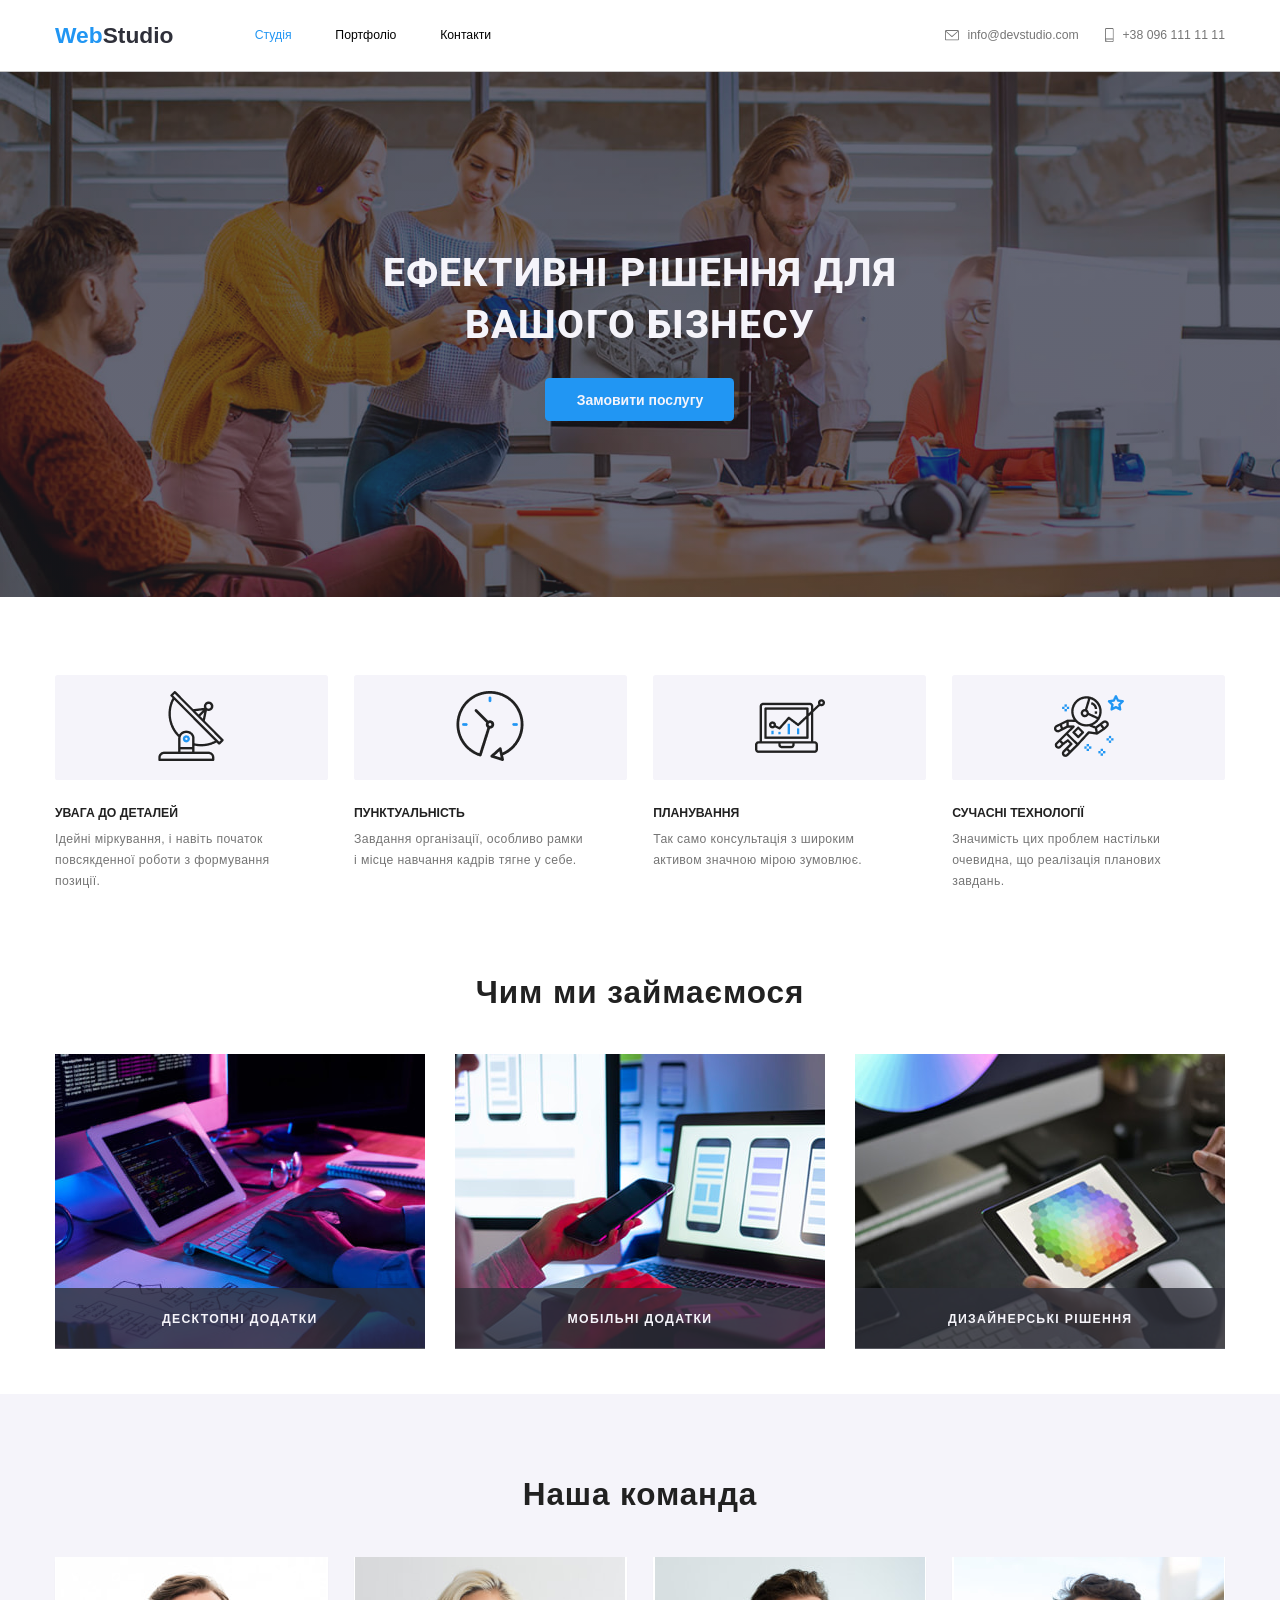
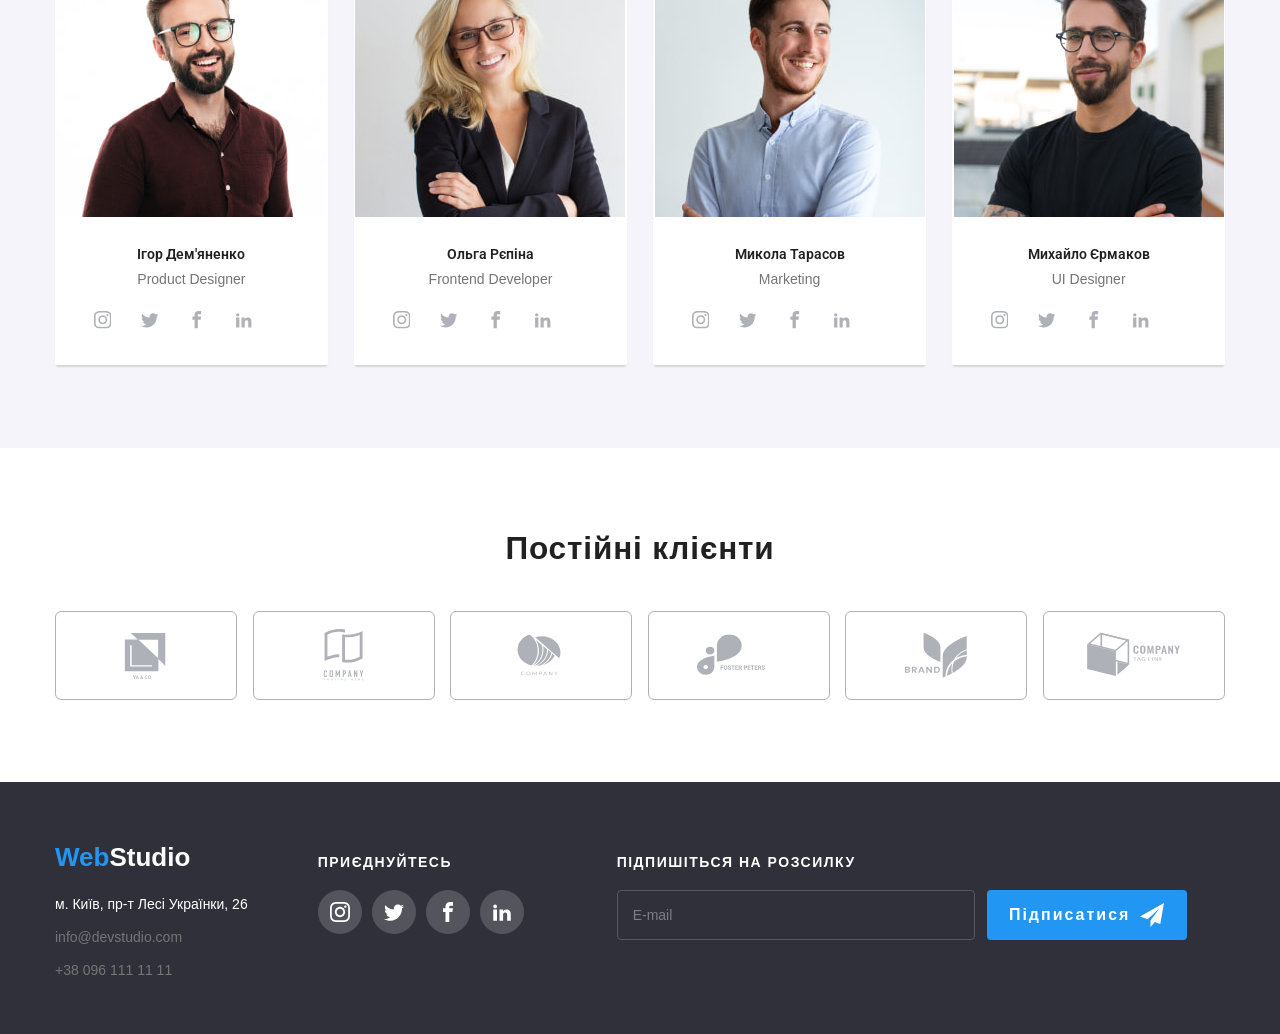
==== index.html @ c477a66b "new webstudio" ====
<!doctype html>
<html lang="uk">
  <head>
    <meta charset="UTF-8" />
    <meta name="viewport" content="width=device-width, initial-scale=1.0" />
    <link rel="stylesheet" href="./src/css/main.min.css" />
    <title>WebStudio</title>
  </head>

  <body class="body">
    <header class="header">
      <section class="header-inner">
        <div class="container">
          <div class="logo-nav">
            <div class="logo">
              <span class="logo-web">Web</span>
              <span class="logo-studio">Studio</span>
            </div>

            <nav class="nav">
              <ul class="nav-list">
                <li class="nav-item line">
                  <a href="./index.html" class="nav-link line-c">Студія</a>
                </li>
                <li class="nav-item">
                  <a href="./portfolio.html" class="nav-link">Портфоліо</a>
                </li>
                <li class="nav-item">
                  <a href="#" class="nav-link">Контакти</a>
                </li>
              </ul>
            </nav>

            <div class="info">
              <a href="mailto:info@devstudio.com" class="info-link">
                <svg>
                  <use
                    href="./src/assets/images/symbol-defs.svg#icon-envelope-hover"
                  ></use>
                </svg>
                info@devstudio.com</a
              >
              <a href="tel:+380961111111" class="info-link">
                <svg>
                  <use
                    href="./src/assets/images/symbol-defs.svg#icon-smartphone"
                  ></use>
                </svg>
                +38 096 111 11 11</a
              >
            </div>
          </div>
        </div>
      </section>
    </header>

    <main class="main">
      <!-- Секція 1 -->
      <section class="section1">
        <div class="container">
          <div class="section1-block">
            <h1 class="section1-title">
              ЕФЕКТИВНІ РІШЕННЯ ДЛЯ<br />
              ВАШОГО БІЗНЕСУ
            </h1>
            <button class="section1-button" type="submit" data-modal-open>
              Замовити послугу
            </button>
            <div class="backdrop is-hidden" data-modal>
              <div class="modal">
                <h3 class="title-modal">
                  Залиште свої дані, ми вам передзвонимо
                </h3>
                <button class="cross" data-modal-close>
                  <svg>
                    <use
                      href="./src/assets/images/symbol-defs.svg#icon-cross"
                    ></use>
                  </svg>
                </button>
                <form class="form-modal">
                  <div class="form-item">
                    <label for="name" class="modal-form-title">Ім'я</label>
                    <div class="form-input">
                      <input
                        id="name"
                        name="name"
                        type="text"
                        class="model-form-pole"
                        pattern="^[a-zA-Zа-яА-ЯёЁіІїЇєЄґҐ\s'-]+$"
                        required
                      />
                      <svg>
                        <use
                          href="./src/assets/images/symbol-defs.svg#icon-user"
                        ></use>
                      </svg>
                    </div>
                  </div>
                  <div class="form-item">
                    <label for="phone" class="modal-form-title">Телефон</label>
                    <div class="form-input">
                      <input
                        id="phone"
                        name="phone"
                        type="tel"
                        class="model-form-pole"
                        pattern="[0-9]{3}-[0-9]{3}-[0-9]{4}"
                        title="Неправильно введений телефон"
                        required
                      />
                      <svg>
                        <use
                          href="./src/assets/images/symbol-defs.svg#icon-tel"
                        ></use>
                      </svg>
                    </div>
                  </div>

                  <div class="form-item">
                    <label for="email" class="modal-form-title">Пошта</label>
                    <div class="form-input">
                      <input
                        id="email"
                        name="email"
                        type="email"
                        class="model-form-pole"
                        pattern="[a-z0-9._%+-]+@[a-z0-9.-]+\.[a-z]{2,4}$"
                        title="Введите корректный email"
                        required
                      />
                      <svg>
                        <use
                          href="./src/assets/images/symbol-defs.svg#icon-email"
                        ></use>
                      </svg>
                    </div>
                  </div>
                  <div class="form-item">
                    <label for="comment" class="modal-form-title"
                      >Коментар</label
                    >
                    <input
                      id="comment"
                      name="comment"
                      type="text"
                      class="model-form-pole"
                      placeholder="Введіть текст"
                    />
                  </div>
                  <div class="checkbox-container">
                    <input
                      id="agree"
                      name="agree"
                      type="checkbox"
                      class="modal-checkbox"
                      required
                    />
                    <label for="agree" class="modal-text"
                      >Погоджуюся з розсилкою та приймаю
                      <a href="#" class="modal-text-link"
                        >Умови договору</a
                      ></label
                    >
                  </div>
                  <button class="modal-close" type="submit">Відправити</button>
                </form>
              </div>
            </div>
          </div>
        </div>
      </section>

      <!-- Секція 2 -->
      <section class="section2">
        <div class="container">
          <div class="section-spetion">
            <div class="section2-feature">
              <h4 class="section2-title">УВАГА ДО ДЕТАЛЕЙ</h4>
              <p class="section2-text">
                Ідейні міркування, і навіть початок<br />
                повсякденної роботи з формування <br />
                позиції.
              </p>
            </div>

            <div class="section2-feature">
              <h4 class="section2-title">ПУНКТУАЛЬНІСТЬ</h4>
              <p class="section2-text">
                Завдання організації, особливо рамки<br />
                і місце навчання кадрів тягне у себе.
              </p>
            </div>

            <div class="section2-feature">
              <h4 class="section2-title">ПЛАНУВАННЯ</h4>
              <p class="section2-text">
                Так само консультація з широким<br />
                активом значною мірою зумовлює.
              </p>
            </div>

            <div class="section2-feature">
              <h4 class="section2-title">СУЧАСНІ ТЕХНОЛОГІЇ</h4>
              <p class="section2-text">
                Значимість цих проблем настільки<br />
                очевидна, що реалізація планових <br />
                завдань.
              </p>
            </div>
          </div>
        </div>
      </section>

      <!-- Секція 3 -->
      <section class="section3">
        <div class="container">
          <h2 class="section3-title">Чим ми займаємося</h2>
          <div class="section3-gallery">
            <div class="section3-box-container">
              <img
                src="./src/assets/images/box1.jpg"
                alt=""
                class="section3-box"
              />
              <div class="section3-box-item">
                <p class="section3-box-item-p">Десктопні додатки</p>
              </div>
            </div>
            <div class="section3-box-container">
              <img
                src="./src/assets/images/box2.jpg"
                alt=""
                class="section3-box"
              />
              <div class="section3-box-item">
                <p class="section3-box-item-p">Мобільні додатки</p>
              </div>
            </div>
            <div class="section3-box-container">
              <img
                src="./src/assets/images/box3.jpg"
                alt=""
                class="section3-box"
              />
              <div class="section3-box-item">
                <p class="section3-box-item-p">Дизайнерські рішення</p>
              </div>
            </div>
          </div>
        </div>
      </section>

      <!-- Секція 4 -->
      <section class="section4">
        <div class="container">
          <div class="our_team">
            <h2 class="section4-title">Наша команда</h2>
            <div class="section4-cards">
              <div class="section4-card">
                <img
                  src="./src/assets/images/img.jpg"
                  alt=""
                  class="section4-card-img"
                />
                <h5 class="section4-card-title">Ігор Дем'яненко</h5>
                <p class="section4-card-text">Product Designer</p>
                <ul class="icon-card">
                  <li class="icon-item-card">
                    <svg>
                      <use
                        href="./src/assets/images/symbol-defs.svg#icon-instagram"
                      ></use>
                    </svg>
                  </li>
                  <li class="icon-item-card">
                    <svg>
                      <use
                        href="./src/assets/images/symbol-defs.svg#icon-twitter"
                      ></use>
                    </svg>
                  </li>
                  <li class="icon-item-card">
                    <svg>
                      <use
                        href="./src/assets/images/symbol-defs.svg#icon-facebook"
                      ></use>
                    </svg>
                  </li>
                  <li class="icon-item-card">
                    <svg>
                      <use
                        href="./src/assets/images/symbol-defs.svg#icon-linkedin2"
                      ></use>
                    </svg>
                  </li>
                </ul>
              </div>

              <div class="section4-card">
                <img
                  src="./src/assets/images/img1.jpg"
                  alt=""
                  class="section4-card-img"
                />
                <h5 class="section4-card-title">Ольга Рєпіна</h5>
                <p class="section4-card-text">Frontend Developer</p>
                <ul class="icon-card">
                  <li class="icon-item-card">
                    <svg>
                      <use
                        href="./src/assets/images/symbol-defs.svg#icon-instagram"
                      ></use>
                    </svg>
                  </li>
                  <li class="icon-item-card">
                    <svg>
                      <use
                        href="./src/assets/images/symbol-defs.svg#icon-twitter"
                      ></use>
                    </svg>
                  </li>
                  <li class="icon-item-card">
                    <svg>
                      <use
                        href="./src/assets/images/symbol-defs.svg#icon-facebook"
                      ></use>
                    </svg>
                  </li>
                  <li class="icon-item-card">
                    <svg>
                      <use
                        href="./src/assets/images/symbol-defs.svg#icon-linkedin2"
                      ></use>
                    </svg>
                  </li>
                </ul>
              </div>

              <div class="section4-card">
                <img
                  src="./src/assets/images/img2.jpg"
                  alt=""
                  class="section4-card-img"
                />
                <h5 class="section4-card-title">Микола Тарасов</h5>
                <p class="section4-card-text">Marketing</p>
                <ul class="icon-card">
                  <li class="icon-item-card">
                    <svg>
                      <use
                        href="./src/assets/images/symbol-defs.svg#icon-instagram"
                      ></use>
                    </svg>
                  </li>
                  <li class="icon-item-card">
                    <svg>
                      <use
                        href="./src/assets/images/symbol-defs.svg#icon-twitter"
                      ></use>
                    </svg>
                  </li>
                  <li class="icon-item-card">
                    <svg>
                      <use
                        href="./src/assets/images/symbol-defs.svg#icon-facebook"
                      ></use>
                    </svg>
                  </li>
                  <li class="icon-item-card">
                    <svg>
                      <use
                        href="./src/assets/images/symbol-defs.svg#icon-linkedin2"
                      ></use>
                    </svg>
                  </li>
                </ul>
              </div>

              <div class="section4-card">
                <img
                  src="./src/assets/images/img3.jpg"
                  alt=""
                  class="section4-card-img"
                />
                <h5 class="section4-card-title">Михайло Єрмаков</h5>
                <p class="section4-card-text">UI Designer</p>
                <div class="icon-card">
                  <a class="icon-item-card">
                    <svg>
                      <use
                        href="./src/assets/images/symbol-defs.svg#icon-instagram"
                      ></use>
                    </svg>
                  </a>
                  <a class="icon-item-card">
                    <svg>
                      <use
                        href="./src/assets/images/symbol-defs.svg#icon-twitter"
                      ></use>
                    </svg>
                  </a>
                  <a class="icon-item-card">
                    <svg>
                      <use
                        href="./src/assets/images/symbol-defs.svg#icon-facebook"
                      ></use>
                    </svg>
                  </a>
                  <a class="icon-item-card">
                    <svg>
                      <use
                        href="./src/assets/images/symbol-defs.svg#icon-linkedin2"
                      ></use>
                    </svg>
                  </a>
                </div>
              </div>
            </div>
          </div>
        </div>
      </section>
      <section class="customers">
        <div class="container">
          <h2 class="customers-title">Постійні клієнти</h2>
          <div class="customers-img">
            <a class="customers-icon">
              <svg>
                <use href="./src/assets/images/symbol-defs.svg#icon-logo"></use>
              </svg>
            </a>
            <a class="customers-icon">
              <svg>
                <use
                  href="./src/assets/images/symbol-defs.svg#icon-logo1"
                ></use>
              </svg>
            </a>
            <a class="customers-icon">
              <svg>
                <use
                  href="./src/assets/images/symbol-defs.svg#icon-logo2"
                ></use>
              </svg>
            </a>
            <a class="customers-icon">
              <svg>
                <use
                  href="./src/assets/images/symbol-defs.svg#icon-logo3"
                ></use>
              </svg>
            </a>
            <a class="customers-icon">
              <svg>
                <use
                  href="./src/assets/images/symbol-defs.svg#icon-logo4"
                ></use>
              </svg>
            </a>
            <a class="customers-icon">
              <svg>
                <use
                  href="./src/assets/images/symbol-defs.svg#icon-logo5"
                ></use>
              </svg>
            </a>
          </div>
        </div>
      </section>
    </main>

    <footer class="footer">
      <div class="container">
        <div class="logo-icon">
          <div class="logo-and-info">
            <div class="footer-logo">
              <span class="footer-logo-web">Web</span>
              <span class="footer-logo-studio">Studio</span>
            </div>

            <div class="footer-info">
              <address class="footer-address">
                м. Київ, пр-т Лесі Українки, 26
              </address>
              <a href="mailto:info@devstudio.com" class="footer-info-link"
                >info@devstudio.com</a
              >
              <a href="tel:+380961111111" class="footer-info-link"
                >+38 096 111 11 11</a
              >
            </div>
          </div>
          <div class="icon-container">
            <h4 class="icon-title">приєднуйтесь</h4>
            <div class="icon">
              <a class="icon-item" href="#">
                <svg>
                  <use
                    href="./src/assets/images/symbol-defs.svg#icon-instagram"
                  ></use>
                </svg>
              </a>
              <a class="icon-item" href="#">
                <svg>
                  <use
                    href="./src/assets/images/symbol-defs.svg#icon-twitter"
                  ></use>
                </svg>
              </a>
              <a class="icon-item" href="#">
                <svg>
                  <use
                    href="./src/assets/images/symbol-defs.svg#icon-facebook"
                  ></use>
                </svg>
              </a>
              <a class="icon-item" href="#">
                <svg>
                  <use
                    href="./src/assets/images/symbol-defs.svg#icon-linkedin2"
                  ></use>
                </svg>
              </a>
            </div>
          </div>
          <div class="form-footer-container">
            <h4 class="form-footer-title">Підпишіться на розсилку</h4>
            <form action="" class="form-footer">
              <input
                id="email"
                name="email"
                type="email"
                class="form-footer-input"
                pattern="[a-z0-9._%+-]+@[a-z0-9.-]+\.[a-z]{2,4}$"
                title="Введите корректный email"
                placeholder="E-mail"
                required
              />
              <button class="form-footer-btn">
                Підписатися
                <svg>
                  <use
                    href="./src/assets/images/symbol-defs.svg#icon-icon-send"
                  ></use>
                </svg>
              </button>
            </form>
          </div>
        </div>
      </div>
    </footer>
    <script src="./src/js/modal.js"></script>
  </body>
</html>
---- src/css/main.min.css ----
@import"https://fonts.googleapis.com/css2?family=Raleway:ital,wght@0,100..900;1,100..900&family=Roboto:ital,wght@0,100..900;1,100..900&display=swap";@-webkit-keyframes lineAnim{0%,100%{width:10%;left:50%}50%{width:100%;left:0}}@keyframes lineAnim{0%,100%{width:10%;left:50%}50%{width:100%;left:0}}*:where(:not(html,iframe,canvas,img,svg,video,audio):not(svg *,symbol *)){all:unset;display:revert}*,*::before,*::after{-webkit-box-sizing:border-box;box-sizing:border-box}html{-moz-text-size-adjust:none;-webkit-text-size-adjust:none;-ms-text-size-adjust:none;text-size-adjust:none}a,button{cursor:revert}ol,ul,menu,summary{list-style:none}ol{counter-reset:revert}img{max-inline-size:100%;max-block-size:100%}table{border-collapse:collapse}input,textarea{-webkit-user-select:auto}textarea{white-space:revert}meter{-webkit-appearance:revert;-moz-appearance:revert;appearance:revert}:where(pre){all:revert;-webkit-box-sizing:border-box;box-sizing:border-box}::-webkit-input-placeholder{color:unset}::-moz-placeholder{color:unset}:-ms-input-placeholder{color:unset}::-ms-input-placeholder{color:unset}::placeholder{color:unset}:where([hidden]){display:none}:where([contenteditable]:not([contenteditable=false])){-moz-user-modify:read-write;-webkit-user-modify:read-write;overflow-wrap:break-word;-webkit-line-break:after-white-space;-webkit-user-select:auto}:where([draggable=true]){-webkit-user-drag:element}:where(dialog:modal){all:revert;-webkit-box-sizing:border-box;box-sizing:border-box}::-webkit-details-marker{display:none}@font-face{font-family:"Roboto";src:url("../../assets/fonts/Roboto-black.woff2") format("woff2");font-weight:900;font-style:normal;font-display:swap}@font-face{font-family:"Roboto";src:url("../../assets/fonts/Roboto-bold.woff2") format("woff2");font-weight:700;font-style:normal;font-display:swap}@font-face{font-family:"Roboto";src:url("../../assets/fonts/Roboto-Medium.woff2") format("woff2");font-weight:500;font-style:normal;font-display:swap}@font-face{font-family:"Roboto";src:url("../../assets/fonts/Roboto-Regular.woff2") format("woff2");font-weight:400;font-style:normal;font-display:swap}@font-face{font-family:"Raleway";src:url("../../assets/fonts/Raleway-Black.woff2") format("woff2");font-weight:900;font-style:normal;font-display:swap}@font-face{font-family:"Raleway";src:url("../../assets/fonts/Raleway-Bold.woff2") format("woff2");font-weight:700;font-style:normal;font-display:swap}@font-face{font-family:"Raleway";src:url("../../assets/fonts/Raleway-Medium.woff2") format("woff2");font-weight:500;font-style:normal;font-display:swap}@font-face{font-family:"Raleway";src:url("../../assets/fonts/Raleway-Regular.woff2") format("woff2");font-weight:400;font-style:normal;font-display:swap}html{font-size:14px}svg{display:block}.container{width:1170px;height:100%;margin:0 auto;display:-webkit-box;display:-ms-flexbox;display:flex;-webkit-box-orient:vertical;-webkit-box-direction:normal;-ms-flex-direction:column;flex-direction:column}body{font-family:"Roboto",sans-serif}.section{width:100%}.item{width:calc((100% - 60px)/3)}.overlay-item{width:100%;height:294px;position:absolute;top:0;left:0;background-color:rgba(33,149,243,.8666666667);opacity:0;-webkit-transition:opacity 250ms cubic-bezier(0.4, 0, 0.2, 1),-webkit-transform 250ms cubic-bezier(0.4, 0, 0.2, 1);transition:opacity 250ms cubic-bezier(0.4, 0, 0.2, 1),-webkit-transform 250ms cubic-bezier(0.4, 0, 0.2, 1);transition:opacity 250ms cubic-bezier(0.4, 0, 0.2, 1),transform 250ms cubic-bezier(0.4, 0, 0.2, 1);transition:opacity 250ms cubic-bezier(0.4, 0, 0.2, 1),transform 250ms cubic-bezier(0.4, 0, 0.2, 1),-webkit-transform 250ms cubic-bezier(0.4, 0, 0.2, 1);display:-webkit-box;display:-ms-flexbox;display:flex;-webkit-box-pack:center;-ms-flex-pack:center;justify-content:center;-webkit-box-align:center;-ms-flex-align:center;align-items:center;-ms-flex-wrap:wrap;flex-wrap:wrap;-webkit-transform:translateY(110%);-ms-transform:translateY(110%);transform:translateY(110%);pointer-events:none}.overlay-container{overflow:hidden;display:-webkit-box;display:-ms-flexbox;display:flex;-webkit-box-orient:vertical;-webkit-box-direction:normal;-ms-flex-direction:column;flex-direction:column;position:relative}.overlay-container:hover>.overlay-item{opacity:1;-webkit-transform:translateY(0);-ms-transform:translateY(0);transform:translateY(0);pointer-events:all}.overlay-text{padding:24px;color:#fff;font-size:18px;font-weight:400;line-height:1.5;letter-spacing:1px;font-family:"Roboto",sans-serif}.portfolio_card:hover>.overlay-item{opacity:1;-webkit-transform:translateY(0);-ms-transform:translateY(0);transform:translateY(0)}.cards1{display:-webkit-box;display:-ms-flexbox;display:flex;gap:30px;-webkit-box-pack:center;-ms-flex-pack:center;justify-content:center;margin:0 0 30px 0;-ms-flex-wrap:wrap;flex-wrap:wrap}.portfolio_card{width:100%;background-color:#fff;border:1px solid #eee;position:relative;overflow:hidden;-webkit-transition:-webkit-box-shadow 250ms cubic-bezier(0.4, 0, 0.2, 1);transition:-webkit-box-shadow 250ms cubic-bezier(0.4, 0, 0.2, 1);transition:box-shadow 250ms cubic-bezier(0.4, 0, 0.2, 1);transition:box-shadow 250ms cubic-bezier(0.4, 0, 0.2, 1), -webkit-box-shadow 250ms cubic-bezier(0.4, 0, 0.2, 1)}.portfolio_card:hover{-webkit-box-shadow:0 2px 8px rgba(0,0,0,.08);box-shadow:0 2px 8px rgba(0,0,0,.08)}.portfolio_title{font-size:18px;font-weight:700;color:#212121;line-height:1.66}.portfolio_type{font-size:16px;font-weight:400;color:#757575;line-height:1.87}.portfolio_image{width:100%;position:relative;-o-object-fit:cover;object-fit:cover}.portfolio_type-italic{font-size:16px;font-weight:400;font-style:italic;color:#757575;line-height:1.87}.card-text{width:322px;height:70px;margin:20px 24px 20px 24px;display:-webkit-box;display:-ms-flexbox;display:flex;-webkit-box-orient:vertical;-webkit-box-direction:normal;-ms-flex-direction:column;flex-direction:column;gap:4px}.backdrop.is-hidden{opacity:0;visibility:hidden;pointer-events:none}.backdrop{justify-items:center;-ms-flex-line-pack:center;align-content:center;position:fixed;top:0;left:0;right:0;bottom:0;background-color:rgba(0,0,0,.2);-webkit-transition:opacity 250ms cubic-bezier(0.4, 0, 0.2, 1),visibility 250ms cubic-bezier(0.4, 0, 0.2, 1);transition:opacity 250ms cubic-bezier(0.4, 0, 0.2, 1),visibility 250ms cubic-bezier(0.4, 0, 0.2, 1)}.backdrop:not(.is-hidden) .modal{-webkit-transform:scale(1);-ms-transform:scale(1);transform:scale(1)}.no-scroll{overflow:hidden}.modal{width:33rem;display:-webkit-box;display:-ms-flexbox;display:flex;-webkit-box-pack:center;-ms-flex-pack:center;justify-content:center;-webkit-box-align:center;-ms-flex-align:center;align-items:center;-webkit-box-orient:vertical;-webkit-box-direction:normal;-ms-flex-direction:column;flex-direction:column;border-radius:.25rem;background-color:#f5f4fa;padding:2.5rem;-webkit-transform:scale(0);-ms-transform:scale(0);transform:scale(0);-webkit-transition:-webkit-transform 250ms cubic-bezier(0.4, 0, 0.2, 1);transition:-webkit-transform 250ms cubic-bezier(0.4, 0, 0.2, 1);transition:transform 250ms cubic-bezier(0.4, 0, 0.2, 1);transition:transform 250ms cubic-bezier(0.4, 0, 0.2, 1), -webkit-transform 250ms cubic-bezier(0.4, 0, 0.2, 1)}.modal .title-modal{font-family:"Roboto",sans-serif;font-size:1.25rem;color:#212121;font-weight:700;padding-bottom:.75rem}.modal-text{font-family:"Roboto",sans-serif;font-size:.875rem;color:#757575;font-weight:400;line-height:1.5rem}.modal-text-link{color:#2196f3 !important;font-weight:400;font-family:"Roboto",sans-serif;line-height:1.5rem;font-size:.875rem;text-decoration:underline}.modal-checkbox{width:1rem;height:.9375rem;border:.125rem solid #000;accent-color:#2196f3;-moz-appearance:none;appearance:none;-webkit-appearance:none;border-radius:.1875rem;cursor:pointer;position:relative}.modal-checkbox:checked{background-color:#2196f3;border-color:#2196f3}.modal-checkbox:checked::after{content:"";position:absolute;left:.25rem;top:.125rem;width:.25rem;height:.375rem;border:solid #f5f4fa;border-width:0 .125rem .125rem 0;-webkit-transform:rotate(45deg);-ms-transform:rotate(45deg);transform:rotate(45deg)}.modal-close{width:12.5rem;height:3.125rem;background-color:#2196f3;color:#f5f4fa;border:none;border-radius:.25rem;font-family:"Roboto",sans-serif;font-weight:700;font-size:1rem;line-height:.53;cursor:pointer;display:-webkit-box;display:-ms-flexbox;display:flex;-webkit-box-pack:center;-ms-flex-pack:center;justify-content:center;-webkit-box-align:center;-ms-flex-align:center;align-items:center;-webkit-transition:background-color 250ms cubic-bezier(0.4, 0, 0.2, 1);transition:background-color 250ms cubic-bezier(0.4, 0, 0.2, 1);-webkit-box-shadow:0 2px 1px 0 rgba(0,0,0,.2),0 1px 1px 0 rgba(0,0,0,.14),0 1px 3px 0 rgba(0,0,0,.12);box-shadow:0 2px 1px 0 rgba(0,0,0,.2),0 1px 1px 0 rgba(0,0,0,.14),0 1px 3px 0 rgba(0,0,0,.12)}.modal-close:hover{background-color:#1976d2}.modal-form-title{font-family:"Roboto",sans-serif;font-size:.75rem;color:#757575;font-weight:400}.modal-text{font-family:"Roboto",sans-serif;font-size:.875rem;color:#757575;font-weight:400;line-height:1.5rem;-webkit-transition:border-color 250ms cubic-bezier(0.4, 0, 0.2, 1);transition:border-color 250ms cubic-bezier(0.4, 0, 0.2, 1)}.form-modal{display:-webkit-box;display:-ms-flexbox;display:flex;-webkit-box-orient:vertical;-webkit-box-direction:normal;-ms-flex-direction:column;flex-direction:column;gap:.625rem;-webkit-box-align:center;-ms-flex-align:center;align-items:center}.form-item{display:-webkit-box;display:-ms-flexbox;display:flex;-webkit-box-orient:vertical;-webkit-box-direction:normal;-ms-flex-direction:column;flex-direction:column;gap:.25rem}.form-input>svg{width:.9375rem;height:.75rem;position:absolute;left:.9375rem;top:.875rem}.form-input{display:-webkit-box;display:-ms-flexbox;display:flex;-webkit-box-align:center;-ms-flex-align:center;align-items:center;position:relative}.form-input:focus-within svg{fill:#2196f3;-webkit-transition:border cubic-bezier(0.4, 0, 0.2, 1);transition:border cubic-bezier(0.4, 0, 0.2, 1)}.form-input>input:hover{border:1px solid #2196f3}.form-input>input{width:28rem;height:2.5rem;border:.0625rem solid rgba(33,33,33,.1254901961);padding-left:2.625rem;border-radius:.25rem}.cross{border:1px solid rgba(0,0,0,.062745098);padding:.625rem;border-radius:50%;background-color:#f5f4fa;-webkit-transition:border-color 250ms cubic-bezier(0.4, 0, 0.2, 1),background 250ms cubic-bezier(0.4, 0, 0.2, 1);transition:border-color 250ms cubic-bezier(0.4, 0, 0.2, 1),background 250ms cubic-bezier(0.4, 0, 0.2, 1);position:absolute;right:.625rem;top:.625rem}.cross>svg{width:.6875rem;height:.6875rem;fill:#000;-webkit-transition:fill 250ms cubic-bezier(0.4, 0, 0.2, 1);transition:fill 250ms cubic-bezier(0.4, 0, 0.2, 1)}.cross:hover{color:#2196f3;border-color:#2196f3}.cross:hover>svg{fill:#2196f3}.checkbox-container{display:-webkit-box;display:-ms-flexbox;display:flex;-webkit-box-align:center;-ms-flex-align:center;align-items:center;gap:.52375rem;margin:1.5625rem 0 1.5625rem 0}#comment{width:28rem;height:7.5rem;border:.0625rem solid rgba(33,33,33,.1254901961);padding:.75rem 1rem .75rem 1rem;text-align:left;border-radius:.25rem;color:#757575;-webkit-transition:border 250ms cubic-bezier(0.4, 0, 0.2, 1);transition:border 250ms cubic-bezier(0.4, 0, 0.2, 1)}#comment:focus{border-color:#2196f3}#comment:hover{border:solid #2196f3}input:focus{border-color:#2196f3}.nav{display:-webkit-box;display:-ms-flexbox;display:flex}.nav-item{height:100%;display:-webkit-box;display:-ms-flexbox;display:flex;-webkit-box-align:center;-ms-flex-align:center;align-items:center;position:relative}.nav-item .line{position:relative}.nav-list{display:-webkit-box;display:-ms-flexbox;display:flex;-webkit-box-align:center;-ms-flex-align:center;align-items:center;gap:3.125rem;margin:0 18.75rem 0 5.8125rem}.nav-link{font-family:"Roboto",sans-serif;font-size:.875rem;font-weight:500;color:#000;-webkit-transition:color 250ms cubic-bezier(0.4, 0, 0.2, 1);transition:color 250ms cubic-bezier(0.4, 0, 0.2, 1);position:relative}.nav-link:hover{color:#2196f3}.line-c{color:#2196f3 !important}.line::after{content:"";position:absolute;left:0;bottom:0;width:0;height:.25rem;background-color:#2196f3;border-radius:.25rem;-webkit-animation:lineAnim 3s infinite cubic-bezier(0.4, 0, 0.2, 1);animation:lineAnim 3s infinite cubic-bezier(0.4, 0, 0.2, 1)}.logo{display:-webkit-box;display:-ms-flexbox;display:flex;-webkit-box-align:center;-ms-flex-align:center;align-items:center;margin:1.5625rem 0}.logo-nav{width:100%;height:100%;display:-webkit-box;display:-ms-flexbox;display:flex}.logo-web{color:#2196f3;font-size:1.625rem;font-family:"Raleway",sans-serif;font-weight:700}.logo-studio{color:#2f303a;font-size:1.625rem;font-family:"Raleway",sans-serif;font-weight:700}.info{-webkit-box-pack:center;-ms-flex-pack:center;justify-content:center;gap:1.875rem;display:-webkit-box;display:-ms-flexbox;display:flex;text-align:end;-ms-flex-wrap:wrap;flex-wrap:wrap;margin-left:auto}.info-link{color:#757575;font-weight:500;font-family:"Roboto",sans-serif;font-size:.875rem;color:#757575;display:-webkit-box;display:-ms-flexbox;display:flex;gap:.625rem;-ms-flex-wrap:wrap;flex-wrap:wrap;-webkit-box-align:center;-ms-flex-align:center;align-items:center;-webkit-transition:color 250ms cubic-bezier(0.4, 0, 0.2, 1);transition:color 250ms cubic-bezier(0.4, 0, 0.2, 1)}.info-link:hover{color:#2196f3}.info-link>svg{width:.625rem;height:1rem;fill:#757575;-webkit-transition:fill 250ms cubic-bezier(0.4, 0, 0.2, 1);transition:fill 250ms cubic-bezier(0.4, 0, 0.2, 1)}.info-link:hover>svg{fill:#2196f3}.info-link:first-child>svg{width:1rem;height:.75rem}.portfolio_filters{text-align:center;margin:94px auto 50px auto;gap:8px;display:-webkit-box;display:-ms-flexbox;display:flex}.portfolio_button{padding:6px 25px 6px 25px;line-height:1.625;font-size:16px;font-weight:500;border:none;border-radius:4px;background-color:#f5f4fa;color:#212121;cursor:pointer;font-family:"Roboto",sans-serif;-webkit-transition:background-color 250ms cubic-bezier(0.4, 0, 0.2, 1),color 250ms cubic-bezier(0.4, 0, 0.2, 1),-webkit-box-shadow 250ms cubic-bezier(0.4, 0, 0.2, 1);transition:background-color 250ms cubic-bezier(0.4, 0, 0.2, 1),color 250ms cubic-bezier(0.4, 0, 0.2, 1),-webkit-box-shadow 250ms cubic-bezier(0.4, 0, 0.2, 1);transition:background-color 250ms cubic-bezier(0.4, 0, 0.2, 1),color 250ms cubic-bezier(0.4, 0, 0.2, 1),box-shadow 250ms cubic-bezier(0.4, 0, 0.2, 1);transition:background-color 250ms cubic-bezier(0.4, 0, 0.2, 1),color 250ms cubic-bezier(0.4, 0, 0.2, 1),box-shadow 250ms cubic-bezier(0.4, 0, 0.2, 1),-webkit-box-shadow 250ms cubic-bezier(0.4, 0, 0.2, 1)}.portfolio_filters button:hover{color:#fff;background-color:#2196f3;-webkit-box-shadow:0 6px 12px rgba(0,0,0,.2);box-shadow:0 6px 12px rgba(0,0,0,.2)}.footer-logo{display:-webkit-box;display:-ms-flexbox;display:flex;-webkit-box-align:center;-ms-flex-align:center;align-items:center;margin:60px 0 20px 0}.footer{height:252px;background-color:#2f303a}.footer-info{line-height:1.71;color:#757575;font-family:"Roboto",sans-serif;display:-webkit-box;display:-ms-flexbox;display:flex;-webkit-box-orient:vertical;-webkit-box-direction:normal;-ms-flex-direction:column;flex-direction:column;gap:9px}.footer-info-link{color:#757575;font-weight:500;display:block;-webkit-transition:color 250ms cubic-bezier(0.4, 0, 0.2, 1);transition:color 250ms cubic-bezier(0.4, 0, 0.2, 1)}.footer-info-link:hover{color:#2196f3}.footer-address{font-family:"Roboto",sans-serif;color:#fff;font-size:14px;font-weight:400}.footer-logo-web{color:#2196f3;font-size:26px;font-family:"Raleway",sans-serif;font-weight:700}.footer-logo-studio{color:#fff;font-size:26px;font-family:"Raleway",sans-serif;font-weight:700}.icon-container{display:-webkit-box;display:-ms-flexbox;display:flex;-webkit-box-orient:vertical;-webkit-box-direction:normal;-ms-flex-direction:column;flex-direction:column;margin:72px 93px 0 70px}.icon{display:-webkit-box;display:-ms-flexbox;display:flex;gap:10px}.icon-item>svg{width:20px;height:20px;fill:#fff;display:block;-webkit-transition:fill 250ms cubic-bezier(0.4, 0, 0.2, 1);transition:fill 250ms cubic-bezier(0.4, 0, 0.2, 1)}.icon-title{font-family:"Roboto",sans-serif !important;font-size:14px;color:#fff;font-weight:700;letter-spacing:1.5px;text-transform:uppercase;margin-bottom:20px}.icon-item{background-color:hsla(0,0%,100%,.1725490196);border-radius:32px;padding:12px;-webkit-box-pack:center;-ms-flex-pack:center;justify-content:center;-webkit-box-align:center;-ms-flex-align:center;align-items:center;-webkit-transition:background-color 250ms cubic-bezier(0.4, 0, 0.2, 1);transition:background-color 250ms cubic-bezier(0.4, 0, 0.2, 1)}.icon-item>svg:hover{fill:#fff}.icon-item:hover{background-color:#2196f3}*{-webkit-box-sizing:border-box;box-sizing:border-box}.logo-icon{display:-webkit-box;display:-ms-flexbox;display:flex}.form-footer-title{font-family:"Roboto",sans-serif !important;font-size:14px;color:#fff;font-weight:700;letter-spacing:1.5px;text-transform:uppercase;margin-bottom:20px}.form-footer-input{padding:15px;background:none;border:1px solid hsla(0,0%,100%,.1882352941);border-radius:4px;width:358px;height:50px;color:hsla(0,0%,100%,.3764705882);-webkit-transition:border 250ms cubic-bezier(0.4, 0, 0.2, 1);transition:border 250ms cubic-bezier(0.4, 0, 0.2, 1)}.form-footer-input:focus{border:1px #2196f3}.form-footer-input:hover{border:1px solid #2196f3}.form-footer-btn{width:200px;height:50px;margin-left:12px;display:-webkit-box;display:-ms-flexbox;display:flex;color:#fff;line-height:.53;letter-spacing:2px;font-weight:700;font-family:"Roboto",sans-serif;font-size:16px;background:#2196f3;border-radius:4px;border:none;-webkit-box-pack:center;-ms-flex-pack:center;justify-content:center;-webkit-box-align:center;-ms-flex-align:center;align-items:center;-webkit-transition:background-color 250ms cubic-bezier(0.4, 0, 0.2, 1);transition:background-color 250ms cubic-bezier(0.4, 0, 0.2, 1)}.form-footer-btn>svg{width:24px;height:24px;fill:#fff;margin-left:10px}.form-footer-btn:hover{background-color:#1976d2}.form-footer{display:-webkit-box;display:-ms-flexbox;display:flex}.form-footer-container{margin:72px 0 0 0}header{border-bottom:#c4c4c4 .0625rem solid}header-inner{height:5rem}.section1{font-family:"Roboto",sans-serif;height:37.5rem;background-image:-webkit-gradient(linear, left top, right top, from(rgba(47, 48, 58, 0.4)), to(rgba(47, 48, 58, 0.4))),url("/src/assets/images/section1.jpg");background-image:linear-gradient(to right, rgba(47, 48, 58, 0.4), rgba(47, 48, 58, 0.4)),url("/src/assets/images/section1.jpg");background-size:cover;background-repeat:no-repeat;background-position:center}.section1-block{margin:12.5rem auto 12.5rem auto;display:-webkit-box;display:-ms-flexbox;display:flex;-webkit-box-orient:vertical;-webkit-box-direction:normal;-ms-flex-direction:column;flex-direction:column;-webkit-box-align:center;-ms-flex-align:center;align-items:center}.section1-title{font-family:"Roboto",sans-serif;font-weight:800;font-size:2.75rem;line-height:1.36;color:#f5f4fa;display:-webkit-box;display:-ms-flexbox;display:flex;text-align:center;letter-spacing:.03em;margin-bottom:1.875rem}.section1-button{width:13.5rem;height:3.125rem;background-color:#2196f3;color:#f5f4fa;border:#2196f3;font-family:"Roboto",sans-serif;font-weight:700;border-radius:.3125rem;font-size:1rem;-webkit-transition:background-color 250ms cubic-bezier(0.4, 0, 0.2, 1);transition:background-color 250ms cubic-bezier(0.4, 0, 0.2, 1);-webkit-box-align:center;-ms-flex-align:center;align-items:center;display:-webkit-box;display:-ms-flexbox;display:flex;-webkit-box-pack:center;-ms-flex-pack:center;justify-content:center}.section1-button:hover{background-color:#1976d2}.section2{font-family:"Roboto",sans-serif;height:auto;margin:0 0 5.875rem 0}.section2-img{width:4.375rem;height:4.375rem;display:block}.section2-img_container{width:16.875rem;height:7.5rem;margin-bottom:1.875rem;-webkit-box-pack:center;-ms-flex-pack:center;justify-content:center;display:-webkit-box;display:-ms-flexbox;display:flex;-webkit-box-align:center;-ms-flex-align:center;align-items:center}.section2-feature{display:-webkit-box;display:-ms-flexbox;display:flex;-webkit-box-orient:vertical;-webkit-box-direction:normal;-ms-flex-direction:column;flex-direction:column;gap:.625rem;width:calc(100% - .46875rem)}.section2-feature:nth-child(1)::before{content:url("/src/assets/images/antenna1.png");display:-webkit-box;display:-ms-flexbox;display:flex;-webkit-box-pack:center;-ms-flex-pack:center;justify-content:center;-webkit-box-align:center;-ms-flex-align:center;align-items:center;background-color:#f5f4fa;width:100%;height:7.5rem;border-radius:.1875rem}.section2-feature:nth-child(2)::before{content:url("/src/assets/images/clock1.png");display:-webkit-box;display:-ms-flexbox;display:flex;-webkit-box-pack:center;-ms-flex-pack:center;justify-content:center;-webkit-box-align:center;-ms-flex-align:center;align-items:center;background-color:#f5f4fa;width:100%;height:7.5rem;border-radius:.1875rem}.section2-feature:nth-child(3)::before{content:url("/src/assets/images/diagram1.png");display:-webkit-box;display:-ms-flexbox;display:flex;-webkit-box-pack:center;-ms-flex-pack:center;justify-content:center;-webkit-box-align:center;-ms-flex-align:center;align-items:center;background-color:#f5f4fa;width:100%;height:7.5rem;border-radius:.1875rem}.section2-feature:nth-child(4)::before{content:url("/src/assets/images/astronaut1.png");display:-webkit-box;display:-ms-flexbox;display:flex;-webkit-box-pack:center;-ms-flex-pack:center;justify-content:center;-webkit-box-align:center;-ms-flex-align:center;align-items:center;background-color:#f5f4fa;width:100%;height:7.5rem;border-radius:.1875rem}.section2-title{color:#212121;font-size:.875rem;font-weight:700;gap:1.875rem;padding-top:1.25rem}.section2-text{color:#757575;font-size:.875rem;line-height:1.71;font-weight:400;letter-spacing:.03em}.section-spetion{display:-webkit-box;display:-ms-flexbox;display:flex;-webkit-box-pack:center;-ms-flex-pack:center;justify-content:center;gap:1.875rem;margin:5.5625rem 0 0 0}.section3{font-family:"Roboto",sans-serif;height:30rem;text-align:center}.section3-gallery{-webkit-box-pack:center;-ms-flex-pack:center;justify-content:center;display:-webkit-box;display:-ms-flexbox;display:flex;gap:2.1875rem;position:relative}.section3-title{font-family:"Roboto",sans-serif;font-weight:700;font-size:2.25rem;color:#212121;margin:0 0 3.125rem 0;letter-spacing:.03em}.section3-box{position:relative}.section3-box-item{position:absolute;width:100%;height:4.375rem;-webkit-box-pack:center;-ms-flex-pack:center;justify-content:center;-webkit-box-align:center;-ms-flex-align:center;align-items:center;background-color:rgba(47,48,58,.8);bottom:.125rem;left:0;display:-webkit-box;display:-ms-flexbox;display:flex;z-index:1}.section3-box-item-p{font-family:"Roboto",sans-serif;font-size:.875rem;color:#f5f4fa;font-weight:700;letter-spacing:.09375rem;text-transform:uppercase}.section3-box-container{position:relative}.section4{font-family:"Roboto",sans-serif;background-color:#f5f4fa;padding-bottom:5.875rem}.section4-title{font-weight:700;font-size:2.25rem;color:#212121;text-align:center;letter-spacing:.0625rem}.section4-cards{-webkit-box-pack:center;-ms-flex-pack:center;justify-content:center;display:-webkit-box;display:-ms-flexbox;display:flex;gap:1.875rem}.section4-card{width:calc((100% - 1.875rem)/4);background-color:#fff;text-align:center;border-bottom-right-radius:.1875rem;border-bottom-left-radius:.1875rem;-webkit-box-shadow:0px .1875rem .125rem -1px rgba(196,196,196,.73);box-shadow:0px .1875rem .125rem -1px rgba(196,196,196,.73);-webkit-transition:-webkit-box-shadow 250ms cubic-bezier(0.4, 0, 0.2, 1);transition:-webkit-box-shadow 250ms cubic-bezier(0.4, 0, 0.2, 1);transition:box-shadow 250ms cubic-bezier(0.4, 0, 0.2, 1);transition:box-shadow 250ms cubic-bezier(0.4, 0, 0.2, 1), -webkit-box-shadow 250ms cubic-bezier(0.4, 0, 0.2, 1)}.section4-card:hover{-webkit-box-shadow:0px .3125rem .125rem -1px rgba(196,196,196,.1);box-shadow:0px .3125rem .125rem -1px rgba(196,196,196,.1)}.section4-card-title{font-size:1rem;font-weight:600;color:#212121;margin:1.875rem 0 .625rem 0}.section4-card-text{font-size:1rem;font-weight:500;color:#757575}.our_team{gap:3.125rem;display:-webkit-box;display:-ms-flexbox;display:flex;-webkit-box-orient:vertical;-webkit-box-direction:normal;-ms-flex-direction:column;flex-direction:column;padding:5.875rem 0 0 0}.icon-card{display:-webkit-box;display:-ms-flexbox;display:flex;gap:.625rem;margin:1rem 2rem 1.875rem 2rem}.icon-item-card>svg{width:1.25rem;height:1.25rem;fill:#afb1b8;display:block;-webkit-transition:fill 250ms cubic-bezier(0.4, 0, 0.2, 1);transition:fill 250ms cubic-bezier(0.4, 0, 0.2, 1)}.icon-item-card:hover>svg{fill:#fff}.icon-item-card:hover{background-color:#2196f3}.icon-item-card{border-radius:2rem;padding:.75rem;-webkit-box-pack:center;-ms-flex-pack:center;justify-content:center;-webkit-box-align:center;-ms-flex-align:center;align-items:center;-webkit-transition:background-color 250ms cubic-bezier(0.4, 0, 0.2, 1);transition:background-color 250ms cubic-bezier(0.4, 0, 0.2, 1)}.customers-title{font-family:"Roboto",sans-serif;font-size:2.25rem;letter-spacing:.0625rem;color:#212121;font-weight:700;margin:5.875rem auto 3.125rem auto}.customers-img{display:-webkit-box;display:-ms-flexbox;display:flex;margin:0 0 5.875rem 0;-webkit-box-pack:justify;-ms-flex-pack:justify;justify-content:space-between}.customers-icon>svg{fill:#afb1b8;border:.125rem solid #afb1b8;border-radius:.4375rem;width:13rem;height:6.375rem;display:block;padding:1rem 2rem 1rem 2rem;-webkit-transition:fill 250ms cubic-bezier(0.4, 0, 0.2, 1),border 250ms cubic-bezier(0.4, 0, 0.2, 1);transition:fill 250ms cubic-bezier(0.4, 0, 0.2, 1),border 250ms cubic-bezier(0.4, 0, 0.2, 1)}.customers-icon>svg:hover{fill:#2196f3;border:.125rem solid #2196f3}/*# sourceMappingURL=main.min.css.map */
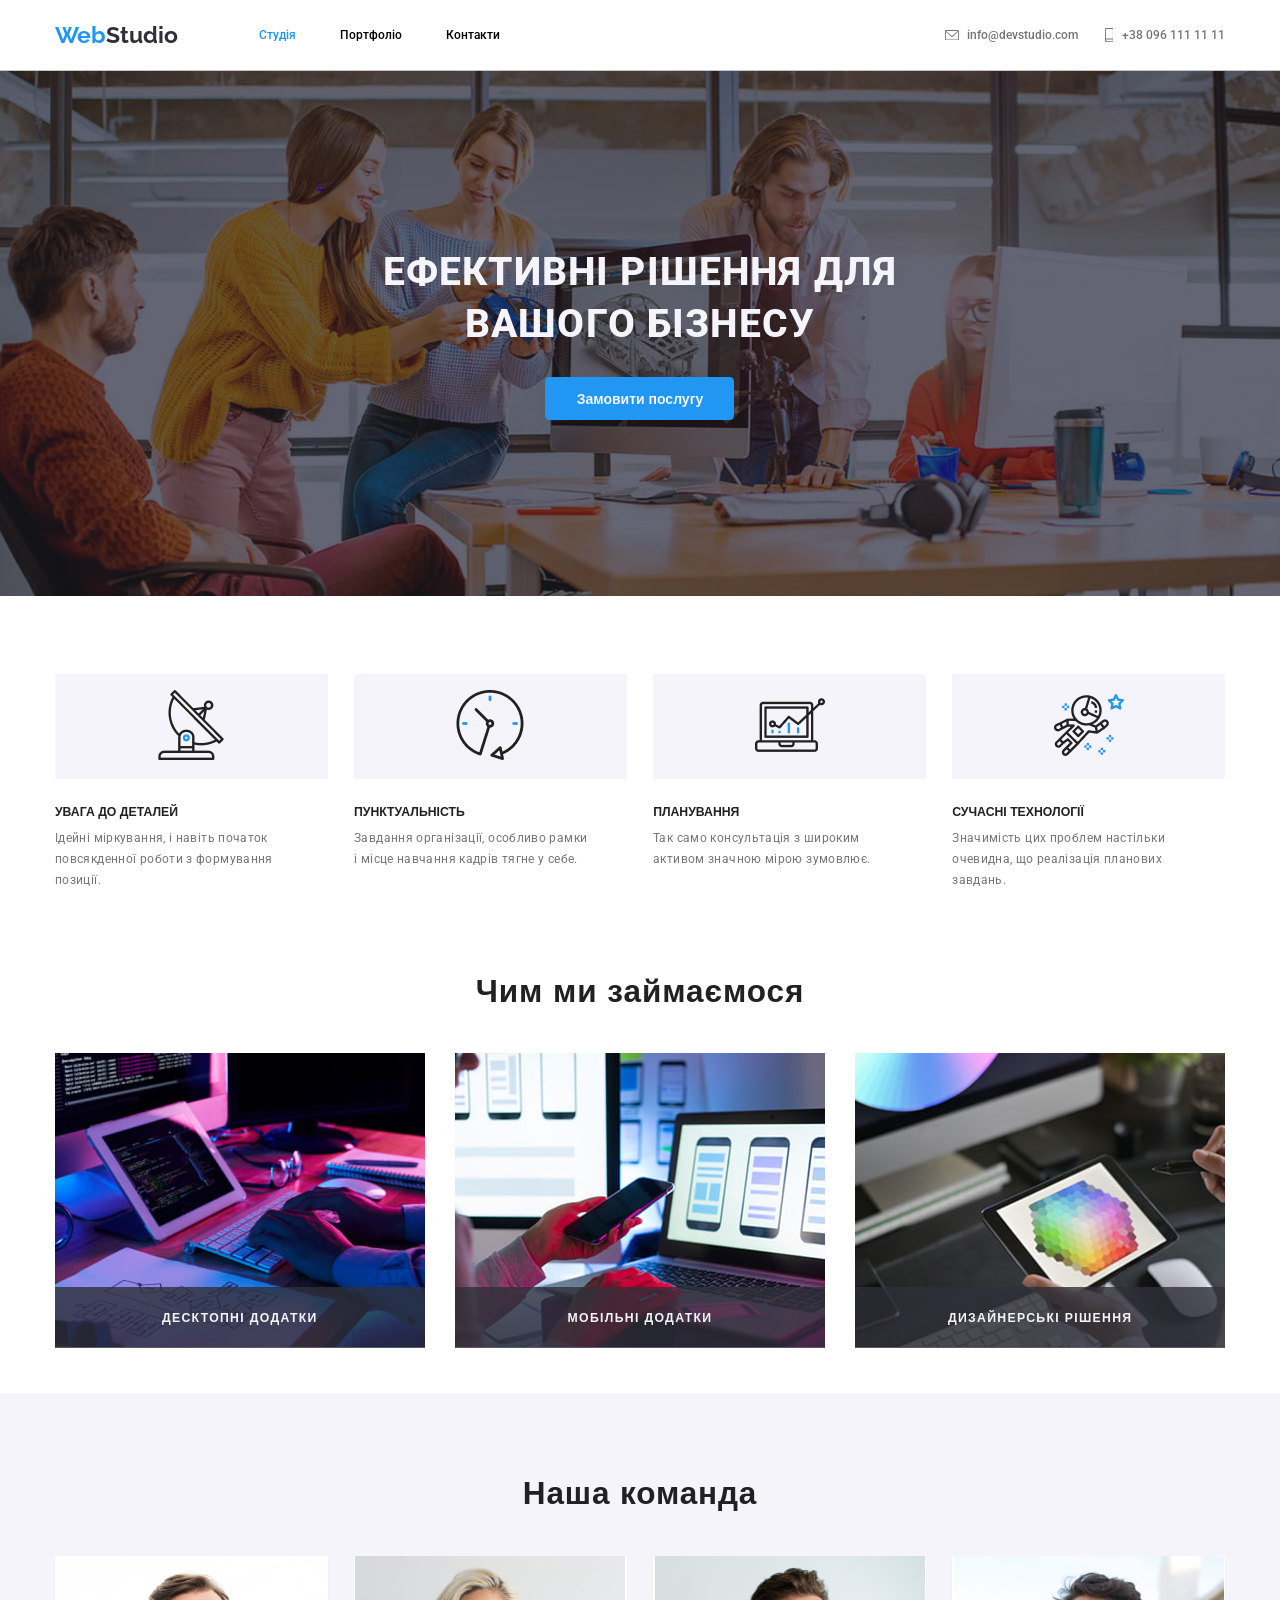
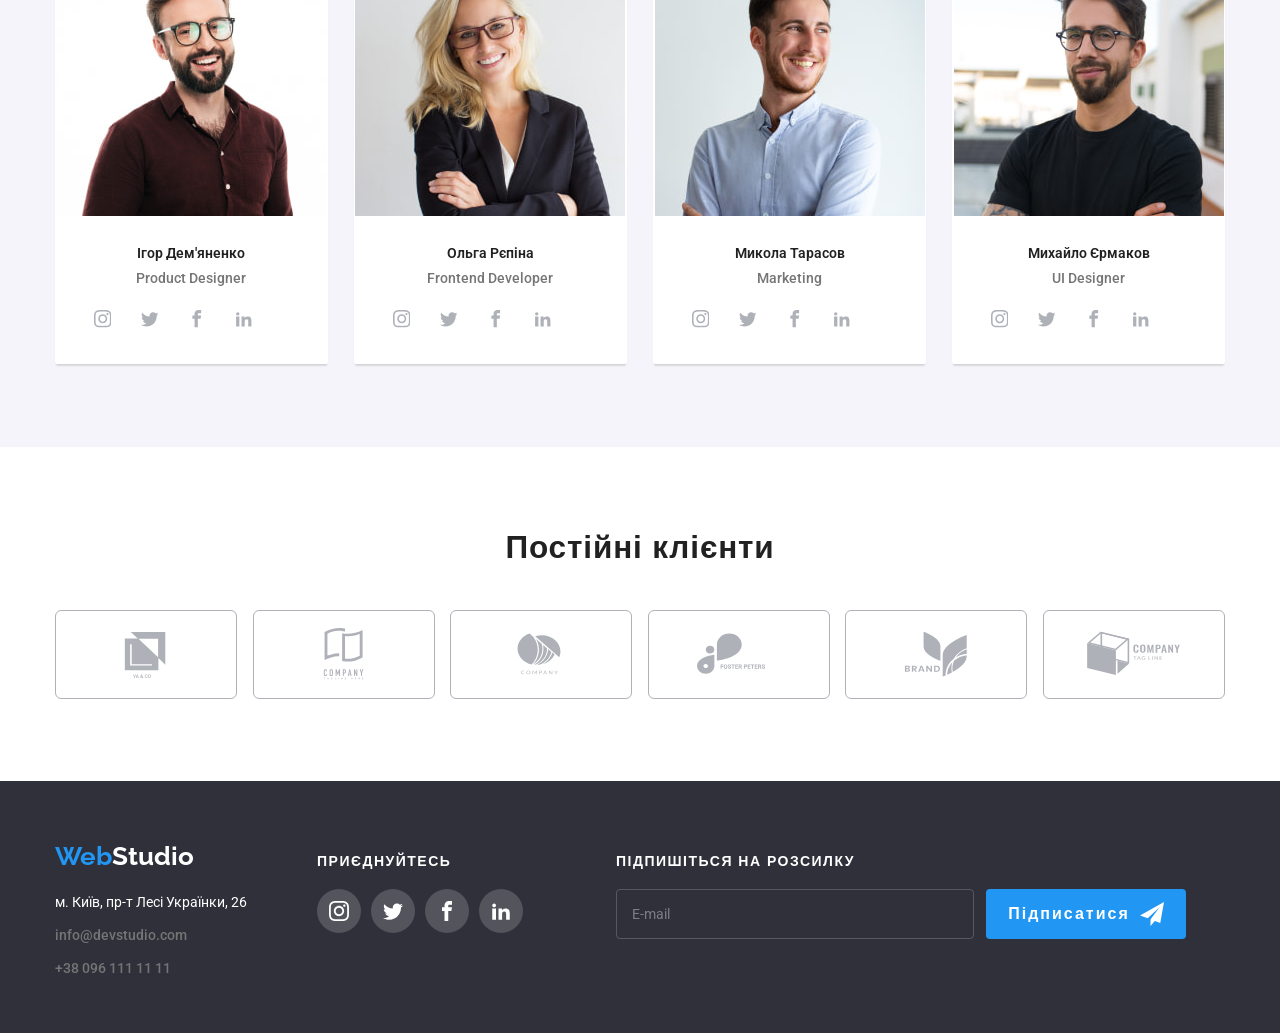
==== commit 468e52ef: "fix" ====
--- a/index.html
+++ b/index.html
@@ -3,7 +3,7 @@
   <head>
     <meta charset="UTF-8" />
     <meta name="viewport" content="width=device-width, initial-scale=1.0" />
-    <link rel="stylesheet" href="./src/css/main.min.css" />
+    <link rel="stylesheet" href="./css/main.min.css" />
     <title>WebStudio</title>
   </head>
 
@@ -35,7 +35,7 @@
               <a href="mailto:info@devstudio.com" class="info-link">
                 <svg>
                   <use
-                    href="./src/assets/images/symbol-defs.svg#icon-envelope-hover"
+                    href="./assets/images/symbol-defs.svg#icon-envelope-hover"
                   ></use>
                 </svg>
                 info@devstudio.com</a
@@ -43,7 +43,7 @@
               <a href="tel:+380961111111" class="info-link">
                 <svg>
                   <use
-                    href="./src/assets/images/symbol-defs.svg#icon-smartphone"
+                    href="./assets/images/symbol-defs.svg#icon-smartphone"
                   ></use>
                 </svg>
                 +38 096 111 11 11</a
@@ -74,7 +74,7 @@
                 <button class="cross" data-modal-close>
                   <svg>
                     <use
-                      href="./src/assets/images/symbol-defs.svg#icon-cross"
+                      href="./assets/images/symbol-defs.svg#icon-cross"
                     ></use>
                   </svg>
                 </button>
@@ -92,7 +92,7 @@
                       />
                       <svg>
                         <use
-                          href="./src/assets/images/symbol-defs.svg#icon-user"
+                          href="./assets/images/symbol-defs.svg#icon-user"
                         ></use>
                       </svg>
                     </div>
@@ -111,7 +111,7 @@
                       />
                       <svg>
                         <use
-                          href="./src/assets/images/symbol-defs.svg#icon-tel"
+                          href="./assets/images/symbol-defs.svg#icon-tel"
                         ></use>
                       </svg>
                     </div>
@@ -131,7 +131,7 @@
                       />
                       <svg>
                         <use
-                          href="./src/assets/images/symbol-defs.svg#icon-email"
+                          href="./assets/images/symbol-defs.svg#icon-email"
                         ></use>
                       </svg>
                     </div>
@@ -218,31 +218,19 @@
           <h2 class="section3-title">Чим ми займаємося</h2>
           <div class="section3-gallery">
             <div class="section3-box-container">
-              <img
-                src="./src/assets/images/box1.jpg"
-                alt=""
-                class="section3-box"
-              />
+              <img src="./assets/images/box1.jpg" alt="" class="section3-box" />
               <div class="section3-box-item">
                 <p class="section3-box-item-p">Десктопні додатки</p>
               </div>
             </div>
             <div class="section3-box-container">
-              <img
-                src="./src/assets/images/box2.jpg"
-                alt=""
-                class="section3-box"
-              />
+              <img src="./assets/images/box2.jpg" alt="" class="section3-box" />
               <div class="section3-box-item">
                 <p class="section3-box-item-p">Мобільні додатки</p>
               </div>
             </div>
             <div class="section3-box-container">
-              <img
-                src="./src/assets/images/box3.jpg"
-                alt=""
-                class="section3-box"
-              />
+              <img src="./assets/images/box3.jpg" alt="" class="section3-box" />
               <div class="section3-box-item">
                 <p class="section3-box-item-p">Дизайнерські рішення</p>
               </div>
@@ -259,7 +247,7 @@
             <div class="section4-cards">
               <div class="section4-card">
                 <img
-                  src="./src/assets/images/img.jpg"
+                  src="./assets/images/img.jpg"
                   alt=""
                   class="section4-card-img"
                 />
@@ -269,28 +257,28 @@
                   <li class="icon-item-card">
                     <svg>
                       <use
-                        href="./src/assets/images/symbol-defs.svg#icon-instagram"
-                      ></use>
-                    </svg>
-                  </li>
-                  <li class="icon-item-card">
-                    <svg>
-                      <use
-                        href="./src/assets/images/symbol-defs.svg#icon-twitter"
-                      ></use>
-                    </svg>
-                  </li>
-                  <li class="icon-item-card">
-                    <svg>
-                      <use
-                        href="./src/assets/images/symbol-defs.svg#icon-facebook"
-                      ></use>
-                    </svg>
-                  </li>
-                  <li class="icon-item-card">
-                    <svg>
-                      <use
-                        href="./src/assets/images/symbol-defs.svg#icon-linkedin2"
+                        href="./assets/images/symbol-defs.svg#icon-instagram"
+                      ></use>
+                    </svg>
+                  </li>
+                  <li class="icon-item-card">
+                    <svg>
+                      <use
+                        href="./assets/images/symbol-defs.svg#icon-twitter"
+                      ></use>
+                    </svg>
+                  </li>
+                  <li class="icon-item-card">
+                    <svg>
+                      <use
+                        href="./assets/images/symbol-defs.svg#icon-facebook"
+                      ></use>
+                    </svg>
+                  </li>
+                  <li class="icon-item-card">
+                    <svg>
+                      <use
+                        href="./assets/images/symbol-defs.svg#icon-linkedin2"
                       ></use>
                     </svg>
                   </li>
@@ -299,7 +287,7 @@
 
               <div class="section4-card">
                 <img
-                  src="./src/assets/images/img1.jpg"
+                  src="./assets/images/img1.jpg"
                   alt=""
                   class="section4-card-img"
                 />
@@ -309,28 +297,28 @@
                   <li class="icon-item-card">
                     <svg>
                       <use
-                        href="./src/assets/images/symbol-defs.svg#icon-instagram"
-                      ></use>
-                    </svg>
-                  </li>
-                  <li class="icon-item-card">
-                    <svg>
-                      <use
-                        href="./src/assets/images/symbol-defs.svg#icon-twitter"
-                      ></use>
-                    </svg>
-                  </li>
-                  <li class="icon-item-card">
-                    <svg>
-                      <use
-                        href="./src/assets/images/symbol-defs.svg#icon-facebook"
-                      ></use>
-                    </svg>
-                  </li>
-                  <li class="icon-item-card">
-                    <svg>
-                      <use
-                        href="./src/assets/images/symbol-defs.svg#icon-linkedin2"
+                        href="./assets/images/symbol-defs.svg#icon-instagram"
+                      ></use>
+                    </svg>
+                  </li>
+                  <li class="icon-item-card">
+                    <svg>
+                      <use
+                        href="./assets/images/symbol-defs.svg#icon-twitter"
+                      ></use>
+                    </svg>
+                  </li>
+                  <li class="icon-item-card">
+                    <svg>
+                      <use
+                        href="./assets/images/symbol-defs.svg#icon-facebook"
+                      ></use>
+                    </svg>
+                  </li>
+                  <li class="icon-item-card">
+                    <svg>
+                      <use
+                        href="./assets/images/symbol-defs.svg#icon-linkedin2"
                       ></use>
                     </svg>
                   </li>
@@ -339,7 +327,7 @@
 
               <div class="section4-card">
                 <img
-                  src="./src/assets/images/img2.jpg"
+                  src="./assets/images/img2.jpg"
                   alt=""
                   class="section4-card-img"
                 />
@@ -349,28 +337,28 @@
                   <li class="icon-item-card">
                     <svg>
                       <use
-                        href="./src/assets/images/symbol-defs.svg#icon-instagram"
-                      ></use>
-                    </svg>
-                  </li>
-                  <li class="icon-item-card">
-                    <svg>
-                      <use
-                        href="./src/assets/images/symbol-defs.svg#icon-twitter"
-                      ></use>
-                    </svg>
-                  </li>
-                  <li class="icon-item-card">
-                    <svg>
-                      <use
-                        href="./src/assets/images/symbol-defs.svg#icon-facebook"
-                      ></use>
-                    </svg>
-                  </li>
-                  <li class="icon-item-card">
-                    <svg>
-                      <use
-                        href="./src/assets/images/symbol-defs.svg#icon-linkedin2"
+                        href="./assets/images/symbol-defs.svg#icon-instagram"
+                      ></use>
+                    </svg>
+                  </li>
+                  <li class="icon-item-card">
+                    <svg>
+                      <use
+                        href="./assets/images/symbol-defs.svg#icon-twitter"
+                      ></use>
+                    </svg>
+                  </li>
+                  <li class="icon-item-card">
+                    <svg>
+                      <use
+                        href="./assets/images/symbol-defs.svg#icon-facebook"
+                      ></use>
+                    </svg>
+                  </li>
+                  <li class="icon-item-card">
+                    <svg>
+                      <use
+                        href="./assets/images/symbol-defs.svg#icon-linkedin2"
                       ></use>
                     </svg>
                   </li>
@@ -379,7 +367,7 @@
 
               <div class="section4-card">
                 <img
-                  src="./src/assets/images/img3.jpg"
+                  src="./assets/images/img3.jpg"
                   alt=""
                   class="section4-card-img"
                 />
@@ -389,28 +377,28 @@
                   <a class="icon-item-card">
                     <svg>
                       <use
-                        href="./src/assets/images/symbol-defs.svg#icon-instagram"
+                        href="./assets/images/symbol-defs.svg#icon-instagram"
                       ></use>
                     </svg>
                   </a>
                   <a class="icon-item-card">
                     <svg>
                       <use
-                        href="./src/assets/images/symbol-defs.svg#icon-twitter"
+                        href="./assets/images/symbol-defs.svg#icon-twitter"
                       ></use>
                     </svg>
                   </a>
                   <a class="icon-item-card">
                     <svg>
                       <use
-                        href="./src/assets/images/symbol-defs.svg#icon-facebook"
+                        href="./assets/images/symbol-defs.svg#icon-facebook"
                       ></use>
                     </svg>
                   </a>
                   <a class="icon-item-card">
                     <svg>
                       <use
-                        href="./src/assets/images/symbol-defs.svg#icon-linkedin2"
+                        href="./assets/images/symbol-defs.svg#icon-linkedin2"
                       ></use>
                     </svg>
                   </a>
@@ -426,42 +414,32 @@
           <div class="customers-img">
             <a class="customers-icon">
               <svg>
-                <use href="./src/assets/images/symbol-defs.svg#icon-logo"></use>
+                <use href="./assets/images/symbol-defs.svg#icon-logo"></use>
               </svg>
             </a>
             <a class="customers-icon">
               <svg>
-                <use
-                  href="./src/assets/images/symbol-defs.svg#icon-logo1"
-                ></use>
+                <use href="./assets/images/symbol-defs.svg#icon-logo1"></use>
               </svg>
             </a>
             <a class="customers-icon">
               <svg>
-                <use
-                  href="./src/assets/images/symbol-defs.svg#icon-logo2"
-                ></use>
+                <use href="./assets/images/symbol-defs.svg#icon-logo2"></use>
               </svg>
             </a>
             <a class="customers-icon">
               <svg>
-                <use
-                  href="./src/assets/images/symbol-defs.svg#icon-logo3"
-                ></use>
+                <use href="./assets/images/symbol-defs.svg#icon-logo3"></use>
               </svg>
             </a>
             <a class="customers-icon">
               <svg>
-                <use
-                  href="./src/assets/images/symbol-defs.svg#icon-logo4"
-                ></use>
+                <use href="./assets/images/symbol-defs.svg#icon-logo4"></use>
               </svg>
             </a>
             <a class="customers-icon">
               <svg>
-                <use
-                  href="./src/assets/images/symbol-defs.svg#icon-logo5"
-                ></use>
+                <use href="./assets/images/symbol-defs.svg#icon-logo5"></use>
               </svg>
             </a>
           </div>
@@ -496,28 +474,28 @@
               <a class="icon-item" href="#">
                 <svg>
                   <use
-                    href="./src/assets/images/symbol-defs.svg#icon-instagram"
+                    href="./assets/images/symbol-defs.svg#icon-instagram"
                   ></use>
                 </svg>
               </a>
               <a class="icon-item" href="#">
                 <svg>
                   <use
-                    href="./src/assets/images/symbol-defs.svg#icon-twitter"
+                    href="./assets/images/symbol-defs.svg#icon-twitter"
                   ></use>
                 </svg>
               </a>
               <a class="icon-item" href="#">
                 <svg>
                   <use
-                    href="./src/assets/images/symbol-defs.svg#icon-facebook"
+                    href="./assets/images/symbol-defs.svg#icon-facebook"
                   ></use>
                 </svg>
               </a>
               <a class="icon-item" href="#">
                 <svg>
                   <use
-                    href="./src/assets/images/symbol-defs.svg#icon-linkedin2"
+                    href="./assets/images/symbol-defs.svg#icon-linkedin2"
                   ></use>
                 </svg>
               </a>
@@ -540,7 +518,7 @@
                 Підписатися
                 <svg>
                   <use
-                    href="./src/assets/images/symbol-defs.svg#icon-icon-send"
+                    href="./assets/images/symbol-defs.svg#icon-icon-send"
                   ></use>
                 </svg>
               </button>
@@ -549,6 +527,6 @@
         </div>
       </div>
     </footer>
-    <script src="./src/js/modal.js"></script>
+    <script src="./js/modal.js"></script>
   </body>
 </html>
--- a/css/main.min.css
+++ b/css/main.min.css
@@ -0,0 +1 @@
+@import"https://fonts.googleapis.com/css2?family=Raleway:ital,wght@0,100..900;1,100..900&family=Roboto:ital,wght@0,100..900;1,100..900&display=swap";@-webkit-keyframes lineAnim{0%,100%{width:10%;left:50%}50%{width:100%;left:0}}@keyframes lineAnim{0%,100%{width:10%;left:50%}50%{width:100%;left:0}}*:where(:not(html,iframe,canvas,img,svg,video,audio):not(svg *,symbol *)){all:unset;display:revert}*,*::before,*::after{-webkit-box-sizing:border-box;box-sizing:border-box}html{-moz-text-size-adjust:none;-webkit-text-size-adjust:none;-ms-text-size-adjust:none;text-size-adjust:none}a,button{cursor:revert}ol,ul,menu,summary{list-style:none}ol{counter-reset:revert}img{max-inline-size:100%;max-block-size:100%}table{border-collapse:collapse}input,textarea{-webkit-user-select:auto}textarea{white-space:revert}meter{-webkit-appearance:revert;-moz-appearance:revert;appearance:revert}:where(pre){all:revert;-webkit-box-sizing:border-box;box-sizing:border-box}::-webkit-input-placeholder{color:unset}::-moz-placeholder{color:unset}:-ms-input-placeholder{color:unset}::-ms-input-placeholder{color:unset}::placeholder{color:unset}:where([hidden]){display:none}:where([contenteditable]:not([contenteditable=false])){-moz-user-modify:read-write;-webkit-user-modify:read-write;overflow-wrap:break-word;-webkit-line-break:after-white-space;-webkit-user-select:auto}:where([draggable=true]){-webkit-user-drag:element}:where(dialog:modal){all:revert;-webkit-box-sizing:border-box;box-sizing:border-box}::-webkit-details-marker{display:none}@font-face{font-family:"Roboto";src:url("../assets/fonts/Roboto-black.woff2") format("woff2");font-weight:900;font-style:normal;font-display:swap}@font-face{font-family:"Roboto";src:url("../assets/fonts/Roboto-bold.woff2") format("woff2");font-weight:700;font-style:normal;font-display:swap}@font-face{font-family:"Roboto";src:url("../assets/fonts/Roboto-Medium.woff2") format("woff2");font-weight:500;font-style:normal;font-display:swap}@font-face{font-family:"Roboto";src:url("../assets/fonts/Roboto-Regular.woff2") format("woff2");font-weight:400;font-style:normal;font-display:swap}@font-face{font-family:"Raleway";src:url("../assets/fonts/Raleway-Black.woff2") format("woff2");font-weight:900;font-style:normal;font-display:swap}@font-face{font-family:"Raleway";src:url("../assets/fonts/Raleway-Bold.woff2") format("woff2");font-weight:700;font-style:normal;font-display:swap}@font-face{font-family:"Raleway";src:url("../assets/fonts/Raleway-Medium.woff2") format("woff2");font-weight:500;font-style:normal;font-display:swap}@font-face{font-family:"Raleway";src:url("../assets/fonts/Raleway-Regular.woff2") format("woff2");font-weight:400;font-style:normal;font-display:swap}html{font-size:14px}svg{display:block}.container{width:1170px;height:100%;margin:0 auto;display:-webkit-box;display:-ms-flexbox;display:flex;-webkit-box-orient:vertical;-webkit-box-direction:normal;-ms-flex-direction:column;flex-direction:column}body{font-family:"Roboto",sans-serif}.section{width:100%}.item{width:calc((100% - 60px)/3)}.overlay-item{width:100%;height:294px;position:absolute;top:0;left:0;background-color:rgba(33,149,243,.8666666667);opacity:0;-webkit-transition:opacity 250ms cubic-bezier(0.4, 0, 0.2, 1),-webkit-transform 250ms cubic-bezier(0.4, 0, 0.2, 1);transition:opacity 250ms cubic-bezier(0.4, 0, 0.2, 1),-webkit-transform 250ms cubic-bezier(0.4, 0, 0.2, 1);transition:opacity 250ms cubic-bezier(0.4, 0, 0.2, 1),transform 250ms cubic-bezier(0.4, 0, 0.2, 1);transition:opacity 250ms cubic-bezier(0.4, 0, 0.2, 1),transform 250ms cubic-bezier(0.4, 0, 0.2, 1),-webkit-transform 250ms cubic-bezier(0.4, 0, 0.2, 1);display:-webkit-box;display:-ms-flexbox;display:flex;-webkit-box-pack:center;-ms-flex-pack:center;justify-content:center;-webkit-box-align:center;-ms-flex-align:center;align-items:center;-ms-flex-wrap:wrap;flex-wrap:wrap;-webkit-transform:translateY(110%);-ms-transform:translateY(110%);transform:translateY(110%);pointer-events:none}.overlay-container{overflow:hidden;display:-webkit-box;display:-ms-flexbox;display:flex;-webkit-box-orient:vertical;-webkit-box-direction:normal;-ms-flex-direction:column;flex-direction:column;position:relative}.overlay-container:hover>.overlay-item{opacity:1;-webkit-transform:translateY(0);-ms-transform:translateY(0);transform:translateY(0);pointer-events:all}.overlay-text{padding:24px;color:#fff;font-size:18px;font-weight:400;line-height:1.5;letter-spacing:1px;font-family:"Roboto",sans-serif}.portfolio_card:hover>.overlay-item{opacity:1;-webkit-transform:translateY(0);-ms-transform:translateY(0);transform:translateY(0)}.cards1{display:-webkit-box;display:-ms-flexbox;display:flex;gap:30px;-webkit-box-pack:center;-ms-flex-pack:center;justify-content:center;margin:0 0 30px 0;-ms-flex-wrap:wrap;flex-wrap:wrap}.portfolio_card{width:100%;background-color:#fff;border:1px solid #eee;position:relative;overflow:hidden;-webkit-transition:-webkit-box-shadow 250ms cubic-bezier(0.4, 0, 0.2, 1);transition:-webkit-box-shadow 250ms cubic-bezier(0.4, 0, 0.2, 1);transition:box-shadow 250ms cubic-bezier(0.4, 0, 0.2, 1);transition:box-shadow 250ms cubic-bezier(0.4, 0, 0.2, 1), -webkit-box-shadow 250ms cubic-bezier(0.4, 0, 0.2, 1)}.portfolio_card:hover{-webkit-box-shadow:0 2px 8px rgba(0,0,0,.08);box-shadow:0 2px 8px rgba(0,0,0,.08)}.portfolio_title{font-size:18px;font-weight:700;color:#212121;line-height:1.66}.portfolio_type{font-size:16px;font-weight:400;color:#757575;line-height:1.87}.portfolio_image{width:100%;position:relative;-o-object-fit:cover;object-fit:cover}.portfolio_type-italic{font-size:16px;font-weight:400;font-style:italic;color:#757575;line-height:1.87}.card-text{width:322px;height:70px;margin:20px 24px 20px 24px;display:-webkit-box;display:-ms-flexbox;display:flex;-webkit-box-orient:vertical;-webkit-box-direction:normal;-ms-flex-direction:column;flex-direction:column;gap:4px}.backdrop.is-hidden{opacity:0;visibility:hidden;pointer-events:none}.backdrop{justify-items:center;-ms-flex-line-pack:center;align-content:center;position:fixed;top:0;left:0;right:0;bottom:0;background-color:rgba(0,0,0,.2);-webkit-transition:opacity 250ms cubic-bezier(0.4, 0, 0.2, 1),visibility 250ms cubic-bezier(0.4, 0, 0.2, 1);transition:opacity 250ms cubic-bezier(0.4, 0, 0.2, 1),visibility 250ms cubic-bezier(0.4, 0, 0.2, 1)}.backdrop:not(.is-hidden) .modal{-webkit-transform:scale(1);-ms-transform:scale(1);transform:scale(1)}.no-scroll{overflow:hidden}.modal{width:33rem;display:-webkit-box;display:-ms-flexbox;display:flex;-webkit-box-pack:center;-ms-flex-pack:center;justify-content:center;-webkit-box-align:center;-ms-flex-align:center;align-items:center;-webkit-box-orient:vertical;-webkit-box-direction:normal;-ms-flex-direction:column;flex-direction:column;border-radius:.25rem;background-color:#f5f4fa;padding:2.5rem;-webkit-transform:scale(0);-ms-transform:scale(0);transform:scale(0);-webkit-transition:-webkit-transform 250ms cubic-bezier(0.4, 0, 0.2, 1);transition:-webkit-transform 250ms cubic-bezier(0.4, 0, 0.2, 1);transition:transform 250ms cubic-bezier(0.4, 0, 0.2, 1);transition:transform 250ms cubic-bezier(0.4, 0, 0.2, 1), -webkit-transform 250ms cubic-bezier(0.4, 0, 0.2, 1)}.modal .title-modal{font-family:"Roboto",sans-serif;font-size:1.25rem;color:#212121;font-weight:700;padding-bottom:.75rem}.modal-text{font-family:"Roboto",sans-serif;font-size:.875rem;color:#757575;font-weight:400;line-height:1.5rem}.modal-text-link{color:#2196f3 !important;font-weight:400;font-family:"Roboto",sans-serif;line-height:1.5rem;font-size:.875rem;text-decoration:underline}.modal-checkbox{width:1rem;height:.9375rem;border:.125rem solid #000;accent-color:#2196f3;-moz-appearance:none;appearance:none;-webkit-appearance:none;border-radius:.1875rem;cursor:pointer;position:relative}.modal-checkbox:checked{background-color:#2196f3;border-color:#2196f3}.modal-checkbox:checked::after{content:"";position:absolute;left:.25rem;top:.125rem;width:.25rem;height:.375rem;border:solid #f5f4fa;border-width:0 .125rem .125rem 0;-webkit-transform:rotate(45deg);-ms-transform:rotate(45deg);transform:rotate(45deg)}.modal-close{width:12.5rem;height:3.125rem;background-color:#2196f3;color:#f5f4fa;border:none;border-radius:.25rem;font-family:"Roboto",sans-serif;font-weight:700;font-size:1rem;line-height:.53;cursor:pointer;display:-webkit-box;display:-ms-flexbox;display:flex;-webkit-box-pack:center;-ms-flex-pack:center;justify-content:center;-webkit-box-align:center;-ms-flex-align:center;align-items:center;-webkit-transition:background-color 250ms cubic-bezier(0.4, 0, 0.2, 1);transition:background-color 250ms cubic-bezier(0.4, 0, 0.2, 1);-webkit-box-shadow:0 2px 1px 0 rgba(0,0,0,.2),0 1px 1px 0 rgba(0,0,0,.14),0 1px 3px 0 rgba(0,0,0,.12);box-shadow:0 2px 1px 0 rgba(0,0,0,.2),0 1px 1px 0 rgba(0,0,0,.14),0 1px 3px 0 rgba(0,0,0,.12)}.modal-close:hover{background-color:#1976d2}.modal-form-title{font-family:"Roboto",sans-serif;font-size:.75rem;color:#757575;font-weight:400}.modal-text{font-family:"Roboto",sans-serif;font-size:.875rem;color:#757575;font-weight:400;line-height:1.5rem;-webkit-transition:border-color 250ms cubic-bezier(0.4, 0, 0.2, 1);transition:border-color 250ms cubic-bezier(0.4, 0, 0.2, 1)}.form-modal{display:-webkit-box;display:-ms-flexbox;display:flex;-webkit-box-orient:vertical;-webkit-box-direction:normal;-ms-flex-direction:column;flex-direction:column;gap:.625rem;-webkit-box-align:center;-ms-flex-align:center;align-items:center}.form-item{display:-webkit-box;display:-ms-flexbox;display:flex;-webkit-box-orient:vertical;-webkit-box-direction:normal;-ms-flex-direction:column;flex-direction:column;gap:.25rem}.form-input>svg{width:.9375rem;height:.75rem;position:absolute;left:.9375rem;top:.875rem}.form-input{display:-webkit-box;display:-ms-flexbox;display:flex;-webkit-box-align:center;-ms-flex-align:center;align-items:center;position:relative}.form-input:focus-within svg{fill:#2196f3;-webkit-transition:border cubic-bezier(0.4, 0, 0.2, 1);transition:border cubic-bezier(0.4, 0, 0.2, 1)}.form-input>input:hover{border:1px solid #2196f3}.form-input>input{width:28rem;height:2.5rem;border:.0625rem solid rgba(33,33,33,.1254901961);padding-left:2.625rem;border-radius:.25rem}.cross{border:1px solid rgba(0,0,0,.062745098);padding:.625rem;border-radius:50%;background-color:#f5f4fa;-webkit-transition:border-color 250ms cubic-bezier(0.4, 0, 0.2, 1),background 250ms cubic-bezier(0.4, 0, 0.2, 1);transition:border-color 250ms cubic-bezier(0.4, 0, 0.2, 1),background 250ms cubic-bezier(0.4, 0, 0.2, 1);position:absolute;right:.625rem;top:.625rem}.cross>svg{width:.6875rem;height:.6875rem;fill:#000;-webkit-transition:fill 250ms cubic-bezier(0.4, 0, 0.2, 1);transition:fill 250ms cubic-bezier(0.4, 0, 0.2, 1)}.cross:hover{color:#2196f3;border-color:#2196f3}.cross:hover>svg{fill:#2196f3}.checkbox-container{display:-webkit-box;display:-ms-flexbox;display:flex;-webkit-box-align:center;-ms-flex-align:center;align-items:center;gap:.52375rem;margin:1.5625rem 0 1.5625rem 0}#comment{width:28rem;height:7.5rem;border:.0625rem solid rgba(33,33,33,.1254901961);padding:.75rem 1rem .75rem 1rem;text-align:left;border-radius:.25rem;color:#757575;-webkit-transition:border 250ms cubic-bezier(0.4, 0, 0.2, 1);transition:border 250ms cubic-bezier(0.4, 0, 0.2, 1)}#comment:focus{border-color:#2196f3}#comment:hover{border:solid #2196f3}input:focus{border-color:#2196f3}.nav{display:-webkit-box;display:-ms-flexbox;display:flex}.nav-item{height:100%;display:-webkit-box;display:-ms-flexbox;display:flex;-webkit-box-align:center;-ms-flex-align:center;align-items:center;position:relative}.nav-item .line{position:relative}.nav-list{display:-webkit-box;display:-ms-flexbox;display:flex;-webkit-box-align:center;-ms-flex-align:center;align-items:center;gap:3.125rem;margin:0 18.75rem 0 5.8125rem}.nav-link{font-family:"Roboto",sans-serif;font-size:.875rem;font-weight:500;color:#000;-webkit-transition:color 250ms cubic-bezier(0.4, 0, 0.2, 1);transition:color 250ms cubic-bezier(0.4, 0, 0.2, 1);position:relative}.nav-link:hover{color:#2196f3}.line-c{color:#2196f3 !important}.line::after{content:"";position:absolute;left:0;bottom:0;width:0;height:.25rem;background-color:#2196f3;border-radius:.25rem;-webkit-animation:lineAnim 3s infinite cubic-bezier(0.4, 0, 0.2, 1);animation:lineAnim 3s infinite cubic-bezier(0.4, 0, 0.2, 1)}.logo{display:-webkit-box;display:-ms-flexbox;display:flex;-webkit-box-align:center;-ms-flex-align:center;align-items:center;margin:1.5625rem 0}.logo-nav{width:100%;height:100%;display:-webkit-box;display:-ms-flexbox;display:flex}.logo-web{color:#2196f3;font-size:1.625rem;font-family:"Raleway",sans-serif;font-weight:700}.logo-studio{color:#2f303a;font-size:1.625rem;font-family:"Raleway",sans-serif;font-weight:700}.info{-webkit-box-pack:center;-ms-flex-pack:center;justify-content:center;gap:1.875rem;display:-webkit-box;display:-ms-flexbox;display:flex;text-align:end;-ms-flex-wrap:wrap;flex-wrap:wrap;margin-left:auto}.info-link{color:#757575;font-weight:500;font-family:"Roboto",sans-serif;font-size:.875rem;color:#757575;display:-webkit-box;display:-ms-flexbox;display:flex;gap:.625rem;-ms-flex-wrap:wrap;flex-wrap:wrap;-webkit-box-align:center;-ms-flex-align:center;align-items:center;-webkit-transition:color 250ms cubic-bezier(0.4, 0, 0.2, 1);transition:color 250ms cubic-bezier(0.4, 0, 0.2, 1)}.info-link:hover{color:#2196f3}.info-link>svg{width:.625rem;height:1rem;fill:#757575;-webkit-transition:fill 250ms cubic-bezier(0.4, 0, 0.2, 1);transition:fill 250ms cubic-bezier(0.4, 0, 0.2, 1)}.info-link:hover>svg{fill:#2196f3}.info-link:first-child>svg{width:1rem;height:.75rem}.portfolio_filters{text-align:center;margin:94px auto 50px auto;gap:8px;display:-webkit-box;display:-ms-flexbox;display:flex}.portfolio_button{padding:6px 25px 6px 25px;line-height:1.625;font-size:16px;font-weight:500;border:none;border-radius:4px;background-color:#f5f4fa;color:#212121;cursor:pointer;font-family:"Roboto",sans-serif;-webkit-transition:background-color 250ms cubic-bezier(0.4, 0, 0.2, 1),color 250ms cubic-bezier(0.4, 0, 0.2, 1),-webkit-box-shadow 250ms cubic-bezier(0.4, 0, 0.2, 1);transition:background-color 250ms cubic-bezier(0.4, 0, 0.2, 1),color 250ms cubic-bezier(0.4, 0, 0.2, 1),-webkit-box-shadow 250ms cubic-bezier(0.4, 0, 0.2, 1);transition:background-color 250ms cubic-bezier(0.4, 0, 0.2, 1),color 250ms cubic-bezier(0.4, 0, 0.2, 1),box-shadow 250ms cubic-bezier(0.4, 0, 0.2, 1);transition:background-color 250ms cubic-bezier(0.4, 0, 0.2, 1),color 250ms cubic-bezier(0.4, 0, 0.2, 1),box-shadow 250ms cubic-bezier(0.4, 0, 0.2, 1),-webkit-box-shadow 250ms cubic-bezier(0.4, 0, 0.2, 1)}.portfolio_filters button:hover{color:#fff;background-color:#2196f3;-webkit-box-shadow:0 6px 12px rgba(0,0,0,.2);box-shadow:0 6px 12px rgba(0,0,0,.2)}.footer-logo{display:-webkit-box;display:-ms-flexbox;display:flex;-webkit-box-align:center;-ms-flex-align:center;align-items:center;margin:60px 0 20px 0}.footer{height:252px;background-color:#2f303a}.footer-info{line-height:1.71;color:#757575;font-family:"Roboto",sans-serif;display:-webkit-box;display:-ms-flexbox;display:flex;-webkit-box-orient:vertical;-webkit-box-direction:normal;-ms-flex-direction:column;flex-direction:column;gap:9px}.footer-info-link{color:#757575;font-weight:500;display:block;-webkit-transition:color 250ms cubic-bezier(0.4, 0, 0.2, 1);transition:color 250ms cubic-bezier(0.4, 0, 0.2, 1)}.footer-info-link:hover{color:#2196f3}.footer-address{font-family:"Roboto",sans-serif;color:#fff;font-size:14px;font-weight:400}.footer-logo-web{color:#2196f3;font-size:26px;font-family:"Raleway",sans-serif;font-weight:700}.footer-logo-studio{color:#fff;font-size:26px;font-family:"Raleway",sans-serif;font-weight:700}.icon-container{display:-webkit-box;display:-ms-flexbox;display:flex;-webkit-box-orient:vertical;-webkit-box-direction:normal;-ms-flex-direction:column;flex-direction:column;margin:72px 93px 0 70px}.icon{display:-webkit-box;display:-ms-flexbox;display:flex;gap:10px}.icon-item>svg{width:20px;height:20px;fill:#fff;display:block;-webkit-transition:fill 250ms cubic-bezier(0.4, 0, 0.2, 1);transition:fill 250ms cubic-bezier(0.4, 0, 0.2, 1)}.icon-title{font-family:"Roboto",sans-serif !important;font-size:14px;color:#fff;font-weight:700;letter-spacing:1.5px;text-transform:uppercase;margin-bottom:20px}.icon-item{background-color:hsla(0,0%,100%,.1725490196);border-radius:32px;padding:12px;-webkit-box-pack:center;-ms-flex-pack:center;justify-content:center;-webkit-box-align:center;-ms-flex-align:center;align-items:center;-webkit-transition:background-color 250ms cubic-bezier(0.4, 0, 0.2, 1);transition:background-color 250ms cubic-bezier(0.4, 0, 0.2, 1)}.icon-item>svg:hover{fill:#fff}.icon-item:hover{background-color:#2196f3}*{-webkit-box-sizing:border-box;box-sizing:border-box}.logo-icon{display:-webkit-box;display:-ms-flexbox;display:flex}.form-footer-title{font-family:"Roboto",sans-serif !important;font-size:14px;color:#fff;font-weight:700;letter-spacing:1.5px;text-transform:uppercase;margin-bottom:20px}.form-footer-input{padding:15px;background:none;border:1px solid hsla(0,0%,100%,.1882352941);border-radius:4px;width:358px;height:50px;color:hsla(0,0%,100%,.3764705882);-webkit-transition:border 250ms cubic-bezier(0.4, 0, 0.2, 1);transition:border 250ms cubic-bezier(0.4, 0, 0.2, 1)}.form-footer-input:focus{border:1px #2196f3}.form-footer-input:hover{border:1px solid #2196f3}.form-footer-btn{width:200px;height:50px;margin-left:12px;display:-webkit-box;display:-ms-flexbox;display:flex;color:#fff;line-height:.53;letter-spacing:2px;font-weight:700;font-family:"Roboto",sans-serif;font-size:16px;background:#2196f3;border-radius:4px;border:none;-webkit-box-pack:center;-ms-flex-pack:center;justify-content:center;-webkit-box-align:center;-ms-flex-align:center;align-items:center;-webkit-transition:background-color 250ms cubic-bezier(0.4, 0, 0.2, 1);transition:background-color 250ms cubic-bezier(0.4, 0, 0.2, 1)}.form-footer-btn>svg{width:24px;height:24px;fill:#fff;margin-left:10px}.form-footer-btn:hover{background-color:#1976d2}.form-footer{display:-webkit-box;display:-ms-flexbox;display:flex}.form-footer-container{margin:72px 0 0 0}header{border-bottom:#c4c4c4 .0625rem solid}header-inner{height:5rem}.section1{font-family:"Roboto",sans-serif;height:37.5rem;background-image:-webkit-gradient(linear, left top, right top, from(rgba(47, 48, 58, 0.4)), to(rgba(47, 48, 58, 0.4))),url("../assets/images/section1.jpg");background-image:linear-gradient(to right, rgba(47, 48, 58, 0.4), rgba(47, 48, 58, 0.4)),url("../assets/images/section1.jpg");background-size:cover;background-repeat:no-repeat;background-position:center}.section1-block{margin:12.5rem auto 12.5rem auto;display:-webkit-box;display:-ms-flexbox;display:flex;-webkit-box-orient:vertical;-webkit-box-direction:normal;-ms-flex-direction:column;flex-direction:column;-webkit-box-align:center;-ms-flex-align:center;align-items:center}.section1-title{font-family:"Roboto",sans-serif;font-weight:800;font-size:2.75rem;line-height:1.36;color:#f5f4fa;display:-webkit-box;display:-ms-flexbox;display:flex;text-align:center;letter-spacing:.03em;margin-bottom:1.875rem}.section1-button{width:13.5rem;height:3.125rem;background-color:#2196f3;color:#f5f4fa;border:#2196f3;font-family:"Roboto",sans-serif;font-weight:700;border-radius:.3125rem;font-size:1rem;-webkit-transition:background-color 250ms cubic-bezier(0.4, 0, 0.2, 1);transition:background-color 250ms cubic-bezier(0.4, 0, 0.2, 1);-webkit-box-align:center;-ms-flex-align:center;align-items:center;display:-webkit-box;display:-ms-flexbox;display:flex;-webkit-box-pack:center;-ms-flex-pack:center;justify-content:center}.section1-button:hover{background-color:#1976d2}.section2{font-family:"Roboto",sans-serif;height:auto;margin:0 0 5.875rem 0}.section2-img{width:4.375rem;height:4.375rem;display:block}.section2-img_container{width:16.875rem;height:7.5rem;margin-bottom:1.875rem;-webkit-box-pack:center;-ms-flex-pack:center;justify-content:center;display:-webkit-box;display:-ms-flexbox;display:flex;-webkit-box-align:center;-ms-flex-align:center;align-items:center}.section2-feature{display:-webkit-box;display:-ms-flexbox;display:flex;-webkit-box-orient:vertical;-webkit-box-direction:normal;-ms-flex-direction:column;flex-direction:column;gap:.625rem;width:calc(100% - .46875rem)}.section2-feature:nth-child(1)::before{content:url("../assets/images/antenna1.png");display:-webkit-box;display:-ms-flexbox;display:flex;-webkit-box-pack:center;-ms-flex-pack:center;justify-content:center;-webkit-box-align:center;-ms-flex-align:center;align-items:center;background-color:#f5f4fa;width:100%;height:7.5rem;border-radius:.1875rem}.section2-feature:nth-child(2)::before{content:url("../assets/images/clock1.png");display:-webkit-box;display:-ms-flexbox;display:flex;-webkit-box-pack:center;-ms-flex-pack:center;justify-content:center;-webkit-box-align:center;-ms-flex-align:center;align-items:center;background-color:#f5f4fa;width:100%;height:7.5rem;border-radius:.1875rem}.section2-feature:nth-child(3)::before{content:url("../assets/images/diagram1.png");display:-webkit-box;display:-ms-flexbox;display:flex;-webkit-box-pack:center;-ms-flex-pack:center;justify-content:center;-webkit-box-align:center;-ms-flex-align:center;align-items:center;background-color:#f5f4fa;width:100%;height:7.5rem;border-radius:.1875rem}.section2-feature:nth-child(4)::before{content:url("../assets/images/astronaut1.png");display:-webkit-box;display:-ms-flexbox;display:flex;-webkit-box-pack:center;-ms-flex-pack:center;justify-content:center;-webkit-box-align:center;-ms-flex-align:center;align-items:center;background-color:#f5f4fa;width:100%;height:7.5rem;border-radius:.1875rem}.section2-title{color:#212121;font-size:.875rem;font-weight:700;gap:1.875rem;padding-top:1.25rem}.section2-text{color:#757575;font-size:.875rem;line-height:1.71;font-weight:400;letter-spacing:.03em}.section-spetion{display:-webkit-box;display:-ms-flexbox;display:flex;-webkit-box-pack:center;-ms-flex-pack:center;justify-content:center;gap:1.875rem;margin:5.5625rem 0 0 0}.section3{font-family:"Roboto",sans-serif;height:30rem;text-align:center}.section3-gallery{-webkit-box-pack:center;-ms-flex-pack:center;justify-content:center;display:-webkit-box;display:-ms-flexbox;display:flex;gap:2.1875rem;position:relative}.section3-title{font-family:"Roboto",sans-serif;font-weight:700;font-size:2.25rem;color:#212121;margin:0 0 3.125rem 0;letter-spacing:.03em}.section3-box{position:relative}.section3-box-item{position:absolute;width:100%;height:4.375rem;-webkit-box-pack:center;-ms-flex-pack:center;justify-content:center;-webkit-box-align:center;-ms-flex-align:center;align-items:center;background-color:rgba(47,48,58,.8);bottom:.125rem;left:0;display:-webkit-box;display:-ms-flexbox;display:flex;z-index:1}.section3-box-item-p{font-family:"Roboto",sans-serif;font-size:.875rem;color:#f5f4fa;font-weight:700;letter-spacing:.09375rem;text-transform:uppercase}.section3-box-container{position:relative}.section4{font-family:"Roboto",sans-serif;background-color:#f5f4fa;padding-bottom:5.875rem}.section4-title{font-weight:700;font-size:2.25rem;color:#212121;text-align:center;letter-spacing:.0625rem}.section4-cards{-webkit-box-pack:center;-ms-flex-pack:center;justify-content:center;display:-webkit-box;display:-ms-flexbox;display:flex;gap:1.875rem}.section4-card{width:calc((100% - 1.875rem)/4);background-color:#fff;text-align:center;border-bottom-right-radius:.1875rem;border-bottom-left-radius:.1875rem;-webkit-box-shadow:0px .1875rem .125rem -1px rgba(196,196,196,.73);box-shadow:0px .1875rem .125rem -1px rgba(196,196,196,.73);-webkit-transition:-webkit-box-shadow 250ms cubic-bezier(0.4, 0, 0.2, 1);transition:-webkit-box-shadow 250ms cubic-bezier(0.4, 0, 0.2, 1);transition:box-shadow 250ms cubic-bezier(0.4, 0, 0.2, 1);transition:box-shadow 250ms cubic-bezier(0.4, 0, 0.2, 1), -webkit-box-shadow 250ms cubic-bezier(0.4, 0, 0.2, 1)}.section4-card:hover{-webkit-box-shadow:0px .3125rem .125rem -1px rgba(196,196,196,.1);box-shadow:0px .3125rem .125rem -1px rgba(196,196,196,.1)}.section4-card-title{font-size:1rem;font-weight:600;color:#212121;margin:1.875rem 0 .625rem 0}.section4-card-text{font-size:1rem;font-weight:500;color:#757575}.our_team{gap:3.125rem;display:-webkit-box;display:-ms-flexbox;display:flex;-webkit-box-orient:vertical;-webkit-box-direction:normal;-ms-flex-direction:column;flex-direction:column;padding:5.875rem 0 0 0}.icon-card{display:-webkit-box;display:-ms-flexbox;display:flex;gap:.625rem;margin:1rem 2rem 1.875rem 2rem}.icon-item-card>svg{width:1.25rem;height:1.25rem;fill:#afb1b8;display:block;-webkit-transition:fill 250ms cubic-bezier(0.4, 0, 0.2, 1);transition:fill 250ms cubic-bezier(0.4, 0, 0.2, 1)}.icon-item-card:hover>svg{fill:#fff}.icon-item-card:hover{background-color:#2196f3}.icon-item-card{border-radius:2rem;padding:.75rem;-webkit-box-pack:center;-ms-flex-pack:center;justify-content:center;-webkit-box-align:center;-ms-flex-align:center;align-items:center;-webkit-transition:background-color 250ms cubic-bezier(0.4, 0, 0.2, 1);transition:background-color 250ms cubic-bezier(0.4, 0, 0.2, 1)}.customers-title{font-family:"Roboto",sans-serif;font-size:2.25rem;letter-spacing:.0625rem;color:#212121;font-weight:700;margin:5.875rem auto 3.125rem auto}.customers-img{display:-webkit-box;display:-ms-flexbox;display:flex;margin:0 0 5.875rem 0;-webkit-box-pack:justify;-ms-flex-pack:justify;justify-content:space-between}.customers-icon>svg{fill:#afb1b8;border:.125rem solid #afb1b8;border-radius:.4375rem;width:13rem;height:6.375rem;display:block;padding:1rem 2rem 1rem 2rem;-webkit-transition:fill 250ms cubic-bezier(0.4, 0, 0.2, 1),border 250ms cubic-bezier(0.4, 0, 0.2, 1);transition:fill 250ms cubic-bezier(0.4, 0, 0.2, 1),border 250ms cubic-bezier(0.4, 0, 0.2, 1)}.customers-icon>svg:hover{fill:#2196f3;border:.125rem solid #2196f3}/*# sourceMappingURL=main.min.css.map */
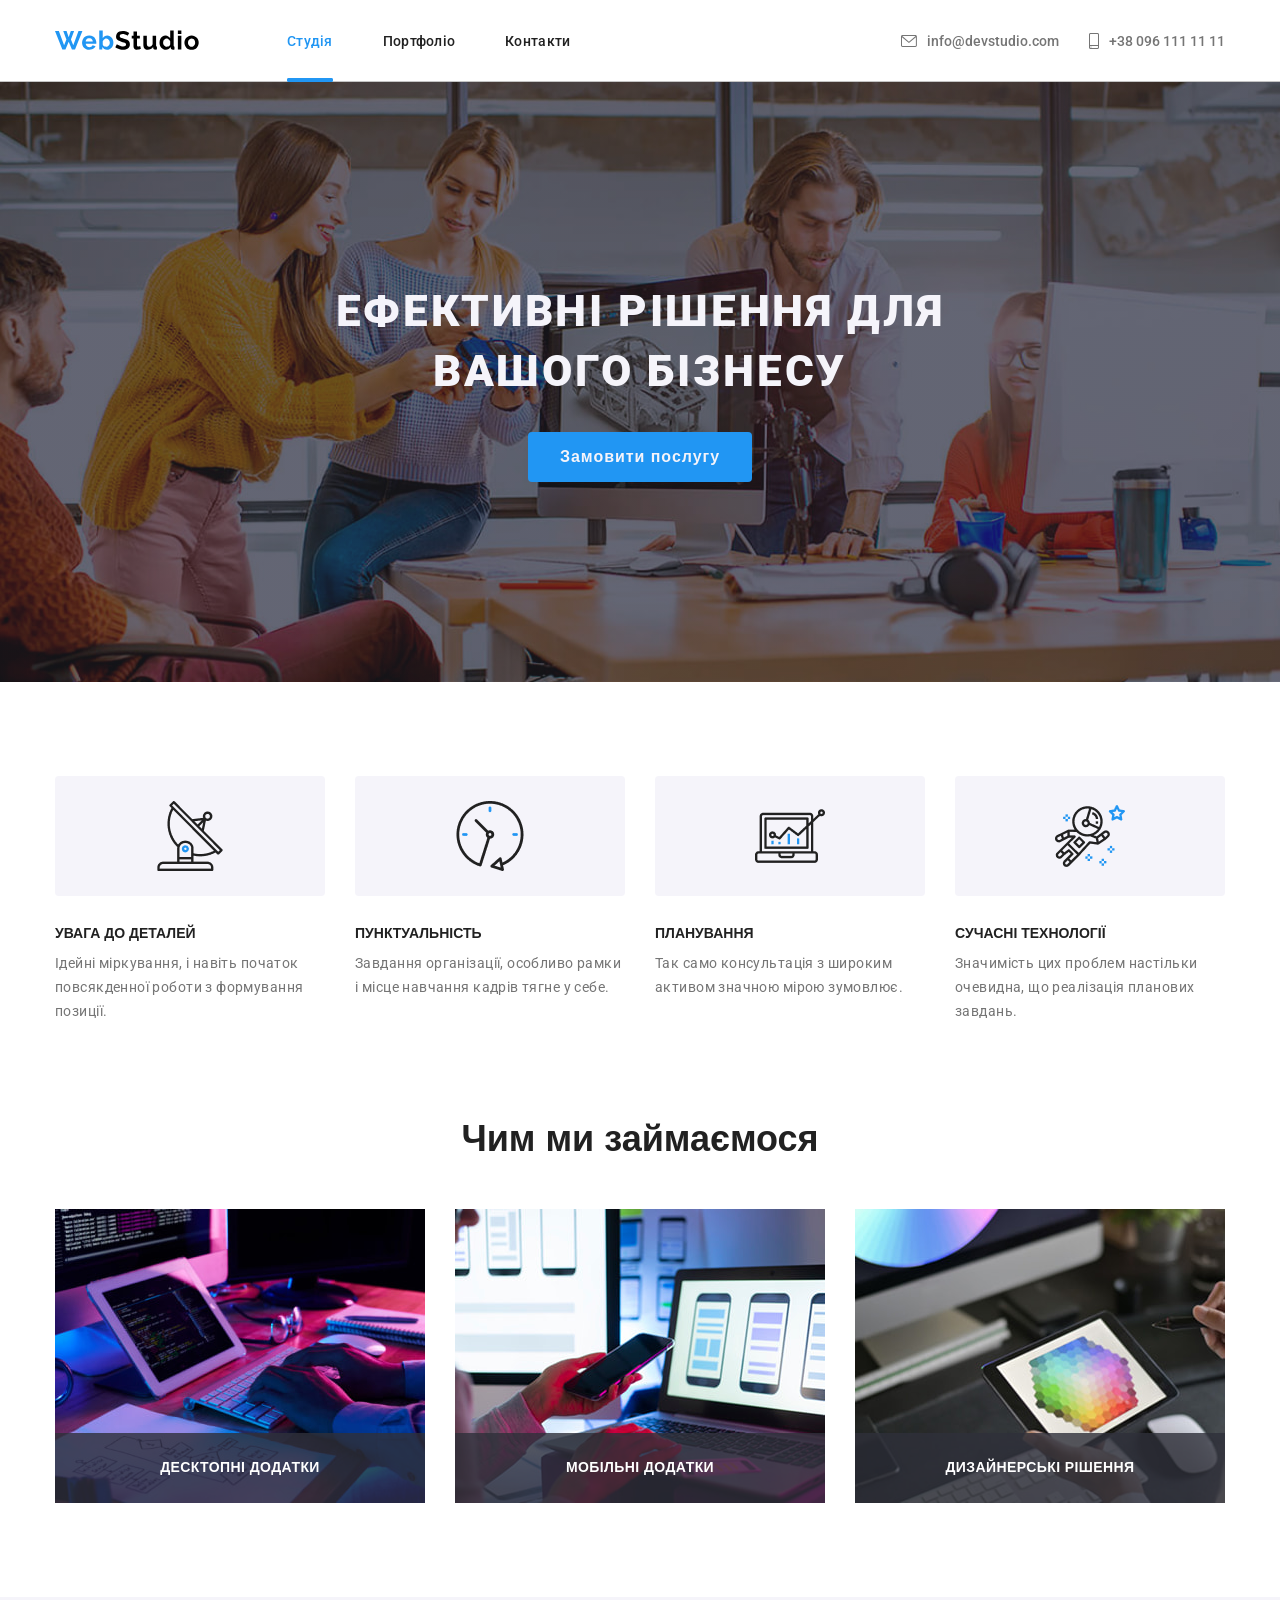
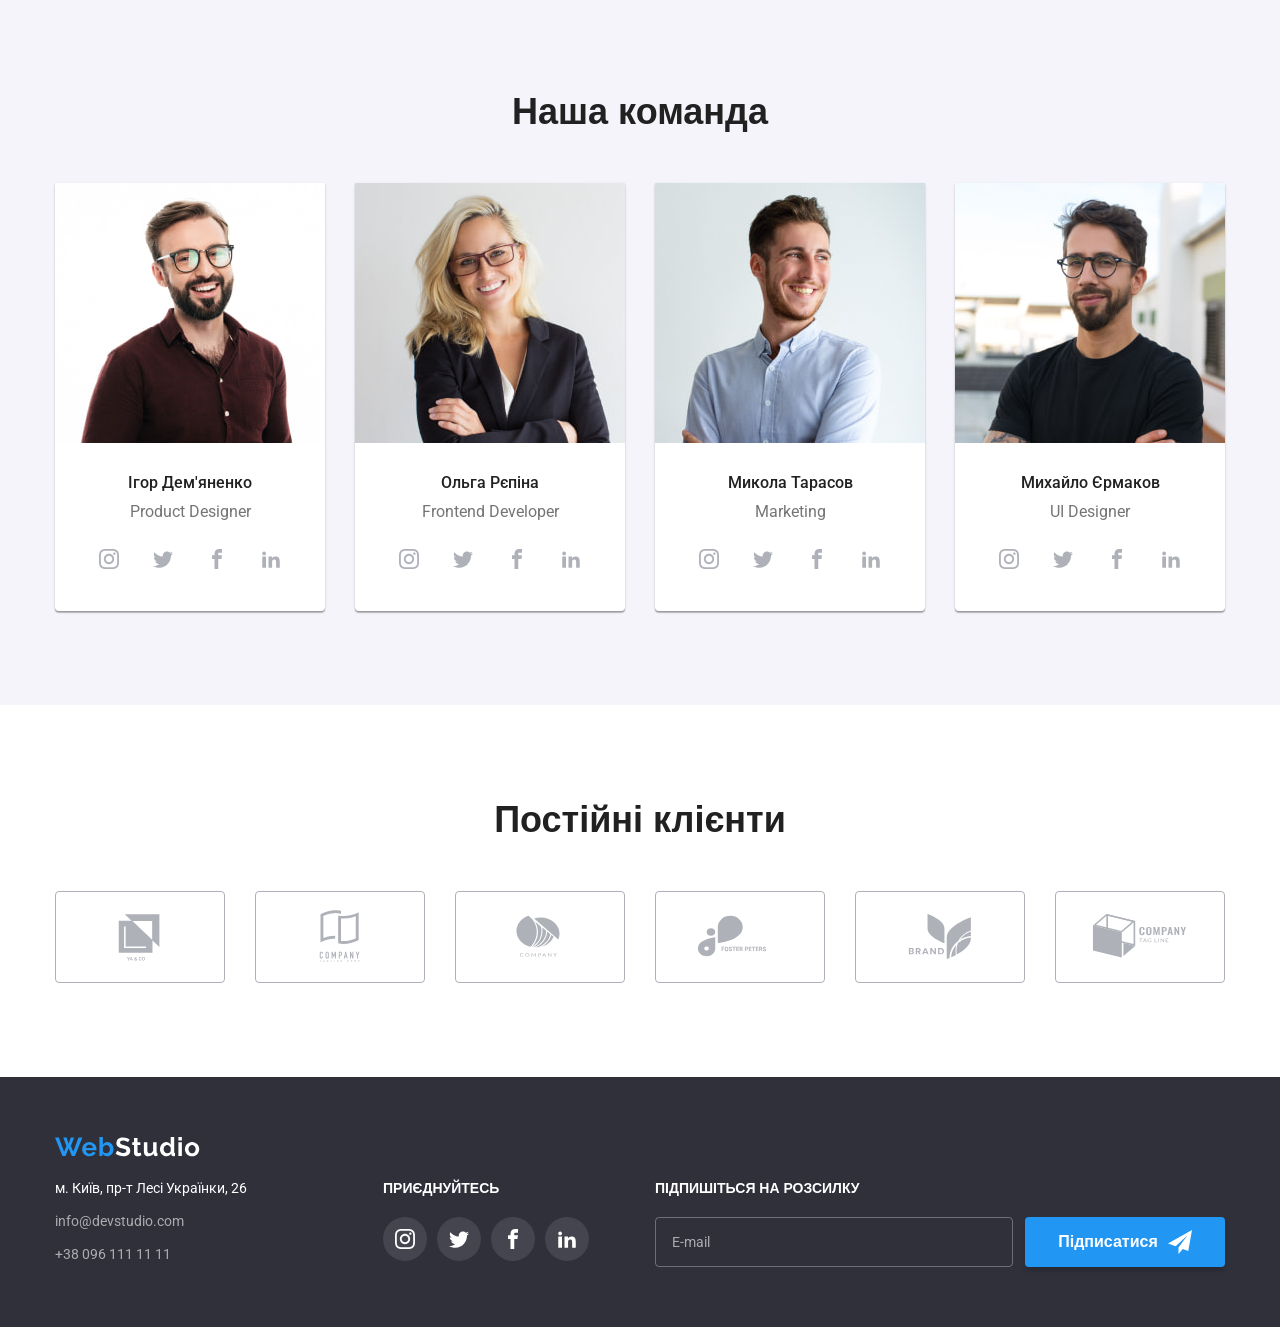
==== commit 1a3bcdca: "mini fix blocks" ====
--- a/index.html
+++ b/index.html
@@ -1,401 +1,409 @@
 <!doctype html>
-<html lang="uk">
+<html lang="en">
   <head>
     <meta charset="UTF-8" />
     <meta name="viewport" content="width=device-width, initial-scale=1.0" />
     <link rel="stylesheet" href="./css/main.min.css" />
     <title>WebStudio</title>
   </head>
-
-  <body class="body">
+  <body>
     <header class="header">
-      <section class="header-inner">
+      <section class="header__inner">
         <div class="container">
-          <div class="logo-nav">
-            <div class="logo">
-              <span class="logo-web">Web</span>
-              <span class="logo-studio">Studio</span>
-            </div>
-
-            <nav class="nav">
-              <ul class="nav-list">
-                <li class="nav-item line">
-                  <a href="./index.html" class="nav-link line-c">Студія</a>
-                </li>
-                <li class="nav-item">
-                  <a href="./portfolio.html" class="nav-link">Портфоліо</a>
-                </li>
-                <li class="nav-item">
-                  <a href="#" class="nav-link">Контакти</a>
-                </li>
-              </ul>
-            </nav>
-
-            <div class="info">
-              <a href="mailto:info@devstudio.com" class="info-link">
-                <svg>
-                  <use
-                    href="./assets/images/symbol-defs.svg#icon-envelope-hover"
-                  ></use>
-                </svg>
-                info@devstudio.com</a
-              >
-              <a href="tel:+380961111111" class="info-link">
-                <svg>
-                  <use
-                    href="./assets/images/symbol-defs.svg#icon-smartphone"
-                  ></use>
-                </svg>
-                +38 096 111 11 11</a
-              >
-            </div>
-          </div>
+          <a href="./index.html" class="logo"
+            ><img
+              src="./assets/images/webstudio-header.svg"
+              alt="WebStudio"
+              class="logo__image"
+          /></a>
+
+          <div class="nav">
+            <ul class="nav__list">
+              <li class="nav__list-item active-page">
+                <a href="./index.html" class="nav__list-item active-page">Студія</a>
+              </li>
+              <li class="nav__list-item">
+                <a href="./portfolio.html" class="nav__list-item">Портфоліо</a>
+              </li>
+              <li class="nav__list-item">
+                <a href="#" class="nav__list-item">Контакти</a>
+              </li>
+            </ul>
+          </div>
+
+          <div class="info">
+            <a href="mailto:info@devstudio.com" class="info__link">
+              <svg class="mail">
+                <use
+                  href="./assets/images/symbol-defs.svg#icon-envelope-hover"
+                ></use>
+              </svg>
+              info@devstudio.com
+            </a>
+            <a href="tel:+380961111111" class="info__link">
+              <svg class="tel">
+                <use
+                  href="./assets/images/symbol-defs.svg#icon-smartphone"
+                ></use>
+              </svg>
+              +38 096 111 11 11
+            </a>
+          </div>
+
+          <button class="burger" type="button">
+            <span class="burger__item"></span>
+            <span class="burger__item"></span>
+            <span class="burger__item"></span>
+          </button>
         </div>
       </section>
     </header>
 
     <main class="main">
-      <!-- Секція 1 -->
-      <section class="section1">
+      <section class="hero">
         <div class="container">
-          <div class="section1-block">
-            <h1 class="section1-title">
-              ЕФЕКТИВНІ РІШЕННЯ ДЛЯ<br />
-              ВАШОГО БІЗНЕСУ
+          <div class="hero__block">
+            <h1 class="hero__block-title">
+              ЕФЕКТИВНІ РІШЕННЯ ДЛЯ ВАШОГО БІЗНЕСУ
             </h1>
-            <button class="section1-button" type="submit" data-modal-open>
+            <button class="hero__block-button" type="submit" data-modal-open>
               Замовити послугу
             </button>
             <div class="backdrop is-hidden" data-modal>
               <div class="modal">
-                <h3 class="title-modal">
+                <h3 class="modal__title">
                   Залиште свої дані, ми вам передзвонимо
                 </h3>
-                <button class="cross" data-modal-close>
+                <button class="modal__button-cross" data-modal-close>
                   <svg>
                     <use
                       href="./assets/images/symbol-defs.svg#icon-cross"
                     ></use>
                   </svg>
                 </button>
-                <form class="form-modal">
-                  <div class="form-item">
-                    <label for="name" class="modal-form-title">Ім'я</label>
-                    <div class="form-input">
-                      <input
-                        id="name"
-                        name="name"
-                        type="text"
-                        class="model-form-pole"
-                        pattern="^[a-zA-Zа-яА-ЯёЁіІїЇєЄґҐ\s'-]+$"
-                        required
-                      />
-                      <svg>
-                        <use
-                          href="./assets/images/symbol-defs.svg#icon-user"
-                        ></use>
-                      </svg>
-                    </div>
+                <form class="modal__form">
+                  <h3 class="modal__form-title">Ім'я</h3>
+                  <div class="modal__form-item">
+                    <input
+                      id="name"
+                      name="name"
+                      type="text"
+                      pattern="^[a-zA-Zа-яА-ЯёЁіІїЇєЄґҐ\s'-]+$"
+                      required
+                      class="modal__form-input"
+                    />
+                    <svg>
+                      <use
+                        href="./assets/images/symbol-defs.svg#icon-user"
+                      ></use>
+                    </svg>
                   </div>
-                  <div class="form-item">
-                    <label for="phone" class="modal-form-title">Телефон</label>
-                    <div class="form-input">
-                      <input
-                        id="phone"
-                        name="phone"
-                        type="tel"
-                        class="model-form-pole"
-                        pattern="[0-9]{3}-[0-9]{3}-[0-9]{4}"
-                        title="Неправильно введений телефон"
-                        required
-                      />
-                      <svg>
-                        <use
-                          href="./assets/images/symbol-defs.svg#icon-tel"
-                        ></use>
-                      </svg>
-                    </div>
+                  <h3 class="modal__form-title">Телефон</h3>
+                  <div class="modal__form-item">
+                    <input
+                      id="phone"
+                      name="phone"
+                      type="tel"
+                      class="modal__form-input"
+                      pattern="[0-9]{3}-[0-9]{3}-[0-9]{4}"
+                      title="Неправильно введений телефон"
+                      required
+                    />
+                    <svg>
+                      <use
+                        href="./assets/images/symbol-defs.svg#icon-tel"
+                      ></use>
+                    </svg>
                   </div>
-
-                  <div class="form-item">
-                    <label for="email" class="modal-form-title">Пошта</label>
-                    <div class="form-input">
-                      <input
-                        id="email"
-                        name="email"
-                        type="email"
-                        class="model-form-pole"
-                        pattern="[a-z0-9._%+-]+@[a-z0-9.-]+\.[a-z]{2,4}$"
-                        title="Введите корректный email"
-                        required
-                      />
-                      <svg>
-                        <use
-                          href="./assets/images/symbol-defs.svg#icon-email"
-                        ></use>
-                      </svg>
-                    </div>
+                  <h3 class="modal__form-title">Пошта</h3>
+                  <div class="modal__form-item">
+                    <input
+                      id="email"
+                      name="email"
+                      type="email"
+                      class="modal__form-input"
+                      pattern="[a-z0-9._%+-]+@[a-z0-9.-]+\.[a-z]{2,4}$"
+                      title="Введите корректный email"
+                      required
+                    />
+                    <svg>
+                      <use
+                        href="./assets/images/symbol-defs.svg#icon-email"
+                      ></use>
+                    </svg>
                   </div>
-                  <div class="form-item">
-                    <label for="comment" class="modal-form-title"
-                      >Коментар</label
-                    >
+                  <h3 class="modal__form-title">Коментар</h3>
+                  <div class="modal__form-item">
                     <input
                       id="comment"
                       name="comment"
                       type="text"
-                      class="model-form-pole"
+                      class="modal__form-input"
                       placeholder="Введіть текст"
                     />
                   </div>
-                  <div class="checkbox-container">
+
+                  <div class="modal__form-box">
                     <input
                       id="agree"
                       name="agree"
                       type="checkbox"
-                      class="modal-checkbox"
+                      class="box__checkbox"
                       required
                     />
-                    <label for="agree" class="modal-text"
+                    <label for="agree" class="box__text"
                       >Погоджуюся з розсилкою та приймаю
-                      <a href="#" class="modal-text-link"
+                      <a href="#" class="box__text-link"
                         >Умови договору</a
                       ></label
                     >
                   </div>
-                  <button class="modal-close" type="submit">Відправити</button>
+                  <button class="modal__form-button" type="submit">
+                    Відправити
+                  </button>
                 </form>
               </div>
             </div>
           </div>
         </div>
       </section>
-
-      <!-- Секція 2 -->
-      <section class="section2">
+      <section class="spetion">
         <div class="container">
-          <div class="section-spetion">
-            <div class="section2-feature">
-              <h4 class="section2-title">УВАГА ДО ДЕТАЛЕЙ</h4>
-              <p class="section2-text">
-                Ідейні міркування, і навіть початок<br />
-                повсякденної роботи з формування <br />
-                позиції.
+          <div class="spetion__blocks">
+            <div class="spetion__blocks-item">
+              <h4 class="spetion__blocks-title">УВАГА ДО ДЕТАЛЕЙ</h4>
+              <p class="spetion__blocks-text">
+                Ідейні міркування, і навіть початок повсякденної роботи з
+                формування позиції.
               </p>
             </div>
-
-            <div class="section2-feature">
-              <h4 class="section2-title">ПУНКТУАЛЬНІСТЬ</h4>
-              <p class="section2-text">
-                Завдання організації, особливо рамки<br />
-                і місце навчання кадрів тягне у себе.
+            <div class="spetion__blocks-item">
+              <h4 class="spetion__blocks-title">ПУНКТУАЛЬНІСТЬ</h4>
+              <p class="spetion__blocks-text">
+                Завдання організації, особливо рамки і місце навчання кадрів
+                тягне у себе.
               </p>
             </div>
-
-            <div class="section2-feature">
-              <h4 class="section2-title">ПЛАНУВАННЯ</h4>
-              <p class="section2-text">
-                Так само консультація з широким<br />
-                активом значною мірою зумовлює.
+            <div class="spetion__blocks-item">
+              <h4 class="spetion__blocks-title">ПЛАНУВАННЯ</h4>
+              <p class="spetion__blocks-text">
+                Так само консультація з широким активом значною мірою зумовлює.
               </p>
             </div>
-
-            <div class="section2-feature">
-              <h4 class="section2-title">СУЧАСНІ ТЕХНОЛОГІЇ</h4>
-              <p class="section2-text">
-                Значимість цих проблем настільки<br />
-                очевидна, що реалізація планових <br />
-                завдань.
+            <div class="spetion__blocks-item">
+              <h4 class="spetion__blocks-title">СУЧАСНІ ТЕХНОЛОГІЇ</h4>
+              <p class="spetion__blocks-text">
+                Значимість цих проблем настільки очевидна, що реалізація
+                планових завдань.
               </p>
             </div>
           </div>
         </div>
       </section>
-
-      <!-- Секція 3 -->
-      <section class="section3">
+      <section class="services">
         <div class="container">
-          <h2 class="section3-title">Чим ми займаємося</h2>
-          <div class="section3-gallery">
-            <div class="section3-box-container">
-              <img src="./assets/images/box1.jpg" alt="" class="section3-box" />
-              <div class="section3-box-item">
-                <p class="section3-box-item-p">Десктопні додатки</p>
-              </div>
-            </div>
-            <div class="section3-box-container">
-              <img src="./assets/images/box2.jpg" alt="" class="section3-box" />
-              <div class="section3-box-item">
-                <p class="section3-box-item-p">Мобільні додатки</p>
-              </div>
-            </div>
-            <div class="section3-box-container">
-              <img src="./assets/images/box3.jpg" alt="" class="section3-box" />
-              <div class="section3-box-item">
-                <p class="section3-box-item-p">Дизайнерські рішення</p>
+          <div class="services__block">
+            <h2 class="servises__block-title">Чим ми займаємося</h2>
+            <div class="gallery">
+              <div class="gallery__box">
+                <img
+                  src="./assets/images/box1.jpg"
+                  alt=""
+                  class="gallery__box-image"
+                />
+                <div class="gallery__box-item">
+                  <p class="gallery__box-title">Десктопні додатки</p>
+                </div>
+              </div>
+              <div class="gallery__box">
+                <img
+                  src="./assets/images/box2.jpg"
+                  alt=""
+                  class="gallery__box-image"
+                />
+                <div class="gallery__box-item">
+                  <p class="gallery__box-title">Мобільні додатки</p>
+                </div>
+              </div>
+              <div class="gallery__box">
+                <img
+                  src="./assets/images/box3.jpg"
+                  alt=""
+                  class="gallery__box-image"
+                />
+                <div class="gallery__box-item">
+                  <p class="gallery__box-title">Дизайнерські рішення</p>
+                </div>
               </div>
             </div>
           </div>
         </div>
       </section>
-
-      <!-- Секція 4 -->
-      <section class="section4">
+      <section class="our-team">
         <div class="container">
-          <div class="our_team">
-            <h2 class="section4-title">Наша команда</h2>
-            <div class="section4-cards">
-              <div class="section4-card">
+          <div class="our-team__block">
+            <h2 class="our-team__title">Наша команда</h2>
+            <div class="our-team__cards">
+              <div class="our-team__card">
                 <img
                   src="./assets/images/img.jpg"
-                  alt=""
-                  class="section4-card-img"
-                />
-                <h5 class="section4-card-title">Ігор Дем'яненко</h5>
-                <p class="section4-card-text">Product Designer</p>
-                <ul class="icon-card">
-                  <li class="icon-item-card">
+                  alt="Ігор Дем'яненко"
+                  class="our-team__card-image"
+                />
+                <h5 class="our-team__card-title">Ігор Дем'яненко</h5>
+                <p class="our-team__card-text">Product Designer</p>
+                <div class="our-team__card-icons">
+                  <a href="#" class="our-team__card-icon">
                     <svg>
                       <use
                         href="./assets/images/symbol-defs.svg#icon-instagram"
                       ></use>
                     </svg>
-                  </li>
-                  <li class="icon-item-card">
+                  </a>
+
+                  <a href="#" class="our-team__card-icon">
                     <svg>
                       <use
                         href="./assets/images/symbol-defs.svg#icon-twitter"
                       ></use>
                     </svg>
-                  </li>
-                  <li class="icon-item-card">
+                  </a>
+
+                  <a href="#" class="our-team__card-icon">
                     <svg>
                       <use
                         href="./assets/images/symbol-defs.svg#icon-facebook"
                       ></use>
                     </svg>
-                  </li>
-                  <li class="icon-item-card">
+                  </a>
+
+                  <a href="#" class="our-team__card-icon">
                     <svg>
                       <use
                         href="./assets/images/symbol-defs.svg#icon-linkedin2"
                       ></use>
                     </svg>
-                  </li>
-                </ul>
-              </div>
-
-              <div class="section4-card">
+                  </a>
+                </div>
+              </div>
+              <div class="our-team__card">
                 <img
                   src="./assets/images/img1.jpg"
-                  alt=""
-                  class="section4-card-img"
-                />
-                <h5 class="section4-card-title">Ольга Рєпіна</h5>
-                <p class="section4-card-text">Frontend Developer</p>
-                <ul class="icon-card">
-                  <li class="icon-item-card">
+                  alt="Ольга Рєпіна"
+                  class="our-team__card-image"
+                />
+                <h5 class="our-team__card-title">Ольга Рєпіна</h5>
+                <p class="our-team__card-text">Frontend Developer</p>
+                <div class="our-team__card-icons">
+                  <a href="#" class="our-team__card-icon">
                     <svg>
                       <use
                         href="./assets/images/symbol-defs.svg#icon-instagram"
                       ></use>
                     </svg>
-                  </li>
-                  <li class="icon-item-card">
+                  </a>
+
+                  <a href="#" class="our-team__card-icon">
                     <svg>
                       <use
                         href="./assets/images/symbol-defs.svg#icon-twitter"
                       ></use>
                     </svg>
-                  </li>
-                  <li class="icon-item-card">
+                  </a>
+
+                  <a href="#" class="our-team__card-icon">
                     <svg>
                       <use
                         href="./assets/images/symbol-defs.svg#icon-facebook"
                       ></use>
                     </svg>
-                  </li>
-                  <li class="icon-item-card">
+                  </a>
+
+                  <a href="#" class="our-team__card-icon">
                     <svg>
                       <use
                         href="./assets/images/symbol-defs.svg#icon-linkedin2"
                       ></use>
                     </svg>
-                  </li>
-                </ul>
-              </div>
-
-              <div class="section4-card">
+                  </a>
+                </div>
+              </div>
+              <div class="our-team__card">
                 <img
                   src="./assets/images/img2.jpg"
-                  alt=""
-                  class="section4-card-img"
-                />
-                <h5 class="section4-card-title">Микола Тарасов</h5>
-                <p class="section4-card-text">Marketing</p>
-                <ul class="icon-card">
-                  <li class="icon-item-card">
+                  alt="Микола Тарасов"
+                  class="our-team__card-image"
+                />
+                <h5 class="our-team__card-title">Микола Тарасов</h5>
+                <p class="our-team__card-text">Marketing</p>
+                <div class="our-team__card-icons">
+                  <a href="#" class="our-team__card-icon">
                     <svg>
                       <use
                         href="./assets/images/symbol-defs.svg#icon-instagram"
                       ></use>
                     </svg>
-                  </li>
-                  <li class="icon-item-card">
+                  </a>
+
+                  <a href="#" class="our-team__card-icon">
                     <svg>
                       <use
                         href="./assets/images/symbol-defs.svg#icon-twitter"
                       ></use>
                     </svg>
-                  </li>
-                  <li class="icon-item-card">
+                  </a>
+
+                  <a href="#" class="our-team__card-icon">
                     <svg>
                       <use
                         href="./assets/images/symbol-defs.svg#icon-facebook"
                       ></use>
                     </svg>
-                  </li>
-                  <li class="icon-item-card">
+                  </a>
+
+                  <a href="#" class="our-team__card-icon">
                     <svg>
                       <use
                         href="./assets/images/symbol-defs.svg#icon-linkedin2"
                       ></use>
                     </svg>
-                  </li>
-                </ul>
-              </div>
-
-              <div class="section4-card">
+                  </a>
+                </div>
+              </div>
+              <div class="our-team__card">
                 <img
                   src="./assets/images/img3.jpg"
-                  alt=""
-                  class="section4-card-img"
-                />
-                <h5 class="section4-card-title">Михайло Єрмаков</h5>
-                <p class="section4-card-text">UI Designer</p>
-                <div class="icon-card">
-                  <a class="icon-item-card">
+                  alt="Михайло Єрмаков"
+                  class="our-team__card-image"
+                />
+                <h5 class="our-team__card-title">Михайло Єрмаков</h5>
+                <p class="our-team__card-text">UI Designer</p>
+                <div class="our-team__card-icons">
+                  <a href="#" class="our-team__card-icon">
                     <svg>
                       <use
                         href="./assets/images/symbol-defs.svg#icon-instagram"
                       ></use>
                     </svg>
                   </a>
-                  <a class="icon-item-card">
+
+                  <a href="#" class="our-team__card-icon">
                     <svg>
                       <use
                         href="./assets/images/symbol-defs.svg#icon-twitter"
                       ></use>
                     </svg>
                   </a>
-                  <a class="icon-item-card">
+
+                  <a href="#" class="our-team__card-icon">
                     <svg>
                       <use
                         href="./assets/images/symbol-defs.svg#icon-facebook"
                       ></use>
                     </svg>
                   </a>
-                  <a class="icon-item-card">
+
+                  <a href="#" class="our-team__card-icon">
                     <svg>
                       <use
                         href="./assets/images/symbol-defs.svg#icon-linkedin2"
@@ -410,38 +418,40 @@
       </section>
       <section class="customers">
         <div class="container">
-          <h2 class="customers-title">Постійні клієнти</h2>
-          <div class="customers-img">
-            <a class="customers-icon">
-              <svg>
-                <use href="./assets/images/symbol-defs.svg#icon-logo"></use>
-              </svg>
-            </a>
-            <a class="customers-icon">
-              <svg>
-                <use href="./assets/images/symbol-defs.svg#icon-logo1"></use>
-              </svg>
-            </a>
-            <a class="customers-icon">
-              <svg>
-                <use href="./assets/images/symbol-defs.svg#icon-logo2"></use>
-              </svg>
-            </a>
-            <a class="customers-icon">
-              <svg>
-                <use href="./assets/images/symbol-defs.svg#icon-logo3"></use>
-              </svg>
-            </a>
-            <a class="customers-icon">
-              <svg>
-                <use href="./assets/images/symbol-defs.svg#icon-logo4"></use>
-              </svg>
-            </a>
-            <a class="customers-icon">
-              <svg>
-                <use href="./assets/images/symbol-defs.svg#icon-logo5"></use>
-              </svg>
-            </a>
+          <div class="customers__block">
+            <h2 class="customers__block-title">Постійні клієнти</h2>
+            <div class="customers__block-icons">
+              <a href="#" class="customers__block-icon">
+                <svg>
+                  <use href="./assets/images/symbol-defs.svg#icon-logo"></use>
+                </svg>
+              </a>
+              <a href="#" class="customers__block-icon">
+                <svg>
+                  <use href="./assets/images/symbol-defs.svg#icon-logo1"></use>
+                </svg>
+              </a>
+              <a href="#" class="customers__block-icon">
+                <svg>
+                  <use href="./assets/images/symbol-defs.svg#icon-logo2"></use>
+                </svg>
+              </a>
+              <a href="#" class="customers__block-icon">
+                <svg>
+                  <use href="./assets/images/symbol-defs.svg#icon-logo3"></use>
+                </svg>
+              </a>
+              <a href="#" class="customers__block-icon">
+                <svg>
+                  <use href="./assets/images/symbol-defs.svg#icon-logo4"></use>
+                </svg>
+              </a>
+              <a href="#" class="customers__block-icon">
+                <svg>
+                  <use href="./assets/images/symbol-defs.svg#icon-logo5"></use>
+                </svg>
+              </a>
+            </div>
           </div>
         </div>
       </section>
@@ -449,50 +459,51 @@
 
     <footer class="footer">
       <div class="container">
-        <div class="logo-icon">
-          <div class="logo-and-info">
-            <div class="footer-logo">
-              <span class="footer-logo-web">Web</span>
-              <span class="footer-logo-studio">Studio</span>
-            </div>
-
-            <div class="footer-info">
-              <address class="footer-address">
+        <div class="footer__block">
+          <div class="logo-info">
+            <img
+              src="./assets/images/webstudio-footer.svg"
+              alt="WebStudio"
+              class="logo-info__logo"
+            />
+            <div class="logo-info__info">
+              <address class="logo-info__info-address">
                 м. Київ, пр-т Лесі Українки, 26
               </address>
-              <a href="mailto:info@devstudio.com" class="footer-info-link"
+              <a href="mailto:info@devstudio.com" class="logo-info__info-link"
                 >info@devstudio.com</a
               >
-              <a href="tel:+380961111111" class="footer-info-link"
+              <a href="tel:+380961111111" class="logo-info__info-link"
                 >+38 096 111 11 11</a
               >
             </div>
           </div>
-          <div class="icon-container">
-            <h4 class="icon-title">приєднуйтесь</h4>
-            <div class="icon">
-              <a class="icon-item" href="#">
+
+          <div class="icons">
+            <h4 class="icons__title">приєднуйтесь</h4>
+            <div class="icons__box">
+              <a class="icons__box-item" href="#">
                 <svg>
                   <use
                     href="./assets/images/symbol-defs.svg#icon-instagram"
                   ></use>
                 </svg>
               </a>
-              <a class="icon-item" href="#">
+              <a class="icons__box-item" href="#">
                 <svg>
                   <use
                     href="./assets/images/symbol-defs.svg#icon-twitter"
                   ></use>
                 </svg>
               </a>
-              <a class="icon-item" href="#">
+              <a class="icons__box-item" href="#">
                 <svg>
                   <use
                     href="./assets/images/symbol-defs.svg#icon-facebook"
                   ></use>
                 </svg>
               </a>
-              <a class="icon-item" href="#">
+              <a class="icons__box-item" href="#">
                 <svg>
                   <use
                     href="./assets/images/symbol-defs.svg#icon-linkedin2"
@@ -501,20 +512,21 @@
               </a>
             </div>
           </div>
-          <div class="form-footer-container">
-            <h4 class="form-footer-title">Підпишіться на розсилку</h4>
-            <form action="" class="form-footer">
+
+          <div class="footer__form">
+            <h4 class="footer__form-title">Підпишіться на розсилку</h4>
+            <form action="" class="footer__form-box">
               <input
                 id="email"
                 name="email"
                 type="email"
-                class="form-footer-input"
+                class="footer__form-input"
                 pattern="[a-z0-9._%+-]+@[a-z0-9.-]+\.[a-z]{2,4}$"
                 title="Введите корректный email"
                 placeholder="E-mail"
                 required
               />
-              <button class="form-footer-btn">
+              <button class="footer__form-btn">
                 Підписатися
                 <svg>
                   <use
--- a/css/main.min.css
+++ b/css/main.min.css
@@ -1 +1 @@
-@import"https://fonts.googleapis.com/css2?family=Raleway:ital,wght@0,100..900;1,100..900&family=Roboto:ital,wght@0,100..900;1,100..900&display=swap";@-webkit-keyframes lineAnim{0%,100%{width:10%;left:50%}50%{width:100%;left:0}}@keyframes lineAnim{0%,100%{width:10%;left:50%}50%{width:100%;left:0}}*:where(:not(html,iframe,canvas,img,svg,video,audio):not(svg *,symbol *)){all:unset;display:revert}*,*::before,*::after{-webkit-box-sizing:border-box;box-sizing:border-box}html{-moz-text-size-adjust:none;-webkit-text-size-adjust:none;-ms-text-size-adjust:none;text-size-adjust:none}a,button{cursor:revert}ol,ul,menu,summary{list-style:none}ol{counter-reset:revert}img{max-inline-size:100%;max-block-size:100%}table{border-collapse:collapse}input,textarea{-webkit-user-select:auto}textarea{white-space:revert}meter{-webkit-appearance:revert;-moz-appearance:revert;appearance:revert}:where(pre){all:revert;-webkit-box-sizing:border-box;box-sizing:border-box}::-webkit-input-placeholder{color:unset}::-moz-placeholder{color:unset}:-ms-input-placeholder{color:unset}::-ms-input-placeholder{color:unset}::placeholder{color:unset}:where([hidden]){display:none}:where([contenteditable]:not([contenteditable=false])){-moz-user-modify:read-write;-webkit-user-modify:read-write;overflow-wrap:break-word;-webkit-line-break:after-white-space;-webkit-user-select:auto}:where([draggable=true]){-webkit-user-drag:element}:where(dialog:modal){all:revert;-webkit-box-sizing:border-box;box-sizing:border-box}::-webkit-details-marker{display:none}@font-face{font-family:"Roboto";src:url("../assets/fonts/Roboto-black.woff2") format("woff2");font-weight:900;font-style:normal;font-display:swap}@font-face{font-family:"Roboto";src:url("../assets/fonts/Roboto-bold.woff2") format("woff2");font-weight:700;font-style:normal;font-display:swap}@font-face{font-family:"Roboto";src:url("../assets/fonts/Roboto-Medium.woff2") format("woff2");font-weight:500;font-style:normal;font-display:swap}@font-face{font-family:"Roboto";src:url("../assets/fonts/Roboto-Regular.woff2") format("woff2");font-weight:400;font-style:normal;font-display:swap}@font-face{font-family:"Raleway";src:url("../assets/fonts/Raleway-Black.woff2") format("woff2");font-weight:900;font-style:normal;font-display:swap}@font-face{font-family:"Raleway";src:url("../assets/fonts/Raleway-Bold.woff2") format("woff2");font-weight:700;font-style:normal;font-display:swap}@font-face{font-family:"Raleway";src:url("../assets/fonts/Raleway-Medium.woff2") format("woff2");font-weight:500;font-style:normal;font-display:swap}@font-face{font-family:"Raleway";src:url("../assets/fonts/Raleway-Regular.woff2") format("woff2");font-weight:400;font-style:normal;font-display:swap}html{font-size:14px}svg{display:block}.container{width:1170px;height:100%;margin:0 auto;display:-webkit-box;display:-ms-flexbox;display:flex;-webkit-box-orient:vertical;-webkit-box-direction:normal;-ms-flex-direction:column;flex-direction:column}body{font-family:"Roboto",sans-serif}.section{width:100%}.item{width:calc((100% - 60px)/3)}.overlay-item{width:100%;height:294px;position:absolute;top:0;left:0;background-color:rgba(33,149,243,.8666666667);opacity:0;-webkit-transition:opacity 250ms cubic-bezier(0.4, 0, 0.2, 1),-webkit-transform 250ms cubic-bezier(0.4, 0, 0.2, 1);transition:opacity 250ms cubic-bezier(0.4, 0, 0.2, 1),-webkit-transform 250ms cubic-bezier(0.4, 0, 0.2, 1);transition:opacity 250ms cubic-bezier(0.4, 0, 0.2, 1),transform 250ms cubic-bezier(0.4, 0, 0.2, 1);transition:opacity 250ms cubic-bezier(0.4, 0, 0.2, 1),transform 250ms cubic-bezier(0.4, 0, 0.2, 1),-webkit-transform 250ms cubic-bezier(0.4, 0, 0.2, 1);display:-webkit-box;display:-ms-flexbox;display:flex;-webkit-box-pack:center;-ms-flex-pack:center;justify-content:center;-webkit-box-align:center;-ms-flex-align:center;align-items:center;-ms-flex-wrap:wrap;flex-wrap:wrap;-webkit-transform:translateY(110%);-ms-transform:translateY(110%);transform:translateY(110%);pointer-events:none}.overlay-container{overflow:hidden;display:-webkit-box;display:-ms-flexbox;display:flex;-webkit-box-orient:vertical;-webkit-box-direction:normal;-ms-flex-direction:column;flex-direction:column;position:relative}.overlay-container:hover>.overlay-item{opacity:1;-webkit-transform:translateY(0);-ms-transform:translateY(0);transform:translateY(0);pointer-events:all}.overlay-text{padding:24px;color:#fff;font-size:18px;font-weight:400;line-height:1.5;letter-spacing:1px;font-family:"Roboto",sans-serif}.portfolio_card:hover>.overlay-item{opacity:1;-webkit-transform:translateY(0);-ms-transform:translateY(0);transform:translateY(0)}.cards1{display:-webkit-box;display:-ms-flexbox;display:flex;gap:30px;-webkit-box-pack:center;-ms-flex-pack:center;justify-content:center;margin:0 0 30px 0;-ms-flex-wrap:wrap;flex-wrap:wrap}.portfolio_card{width:100%;background-color:#fff;border:1px solid #eee;position:relative;overflow:hidden;-webkit-transition:-webkit-box-shadow 250ms cubic-bezier(0.4, 0, 0.2, 1);transition:-webkit-box-shadow 250ms cubic-bezier(0.4, 0, 0.2, 1);transition:box-shadow 250ms cubic-bezier(0.4, 0, 0.2, 1);transition:box-shadow 250ms cubic-bezier(0.4, 0, 0.2, 1), -webkit-box-shadow 250ms cubic-bezier(0.4, 0, 0.2, 1)}.portfolio_card:hover{-webkit-box-shadow:0 2px 8px rgba(0,0,0,.08);box-shadow:0 2px 8px rgba(0,0,0,.08)}.portfolio_title{font-size:18px;font-weight:700;color:#212121;line-height:1.66}.portfolio_type{font-size:16px;font-weight:400;color:#757575;line-height:1.87}.portfolio_image{width:100%;position:relative;-o-object-fit:cover;object-fit:cover}.portfolio_type-italic{font-size:16px;font-weight:400;font-style:italic;color:#757575;line-height:1.87}.card-text{width:322px;height:70px;margin:20px 24px 20px 24px;display:-webkit-box;display:-ms-flexbox;display:flex;-webkit-box-orient:vertical;-webkit-box-direction:normal;-ms-flex-direction:column;flex-direction:column;gap:4px}.backdrop.is-hidden{opacity:0;visibility:hidden;pointer-events:none}.backdrop{justify-items:center;-ms-flex-line-pack:center;align-content:center;position:fixed;top:0;left:0;right:0;bottom:0;background-color:rgba(0,0,0,.2);-webkit-transition:opacity 250ms cubic-bezier(0.4, 0, 0.2, 1),visibility 250ms cubic-bezier(0.4, 0, 0.2, 1);transition:opacity 250ms cubic-bezier(0.4, 0, 0.2, 1),visibility 250ms cubic-bezier(0.4, 0, 0.2, 1)}.backdrop:not(.is-hidden) .modal{-webkit-transform:scale(1);-ms-transform:scale(1);transform:scale(1)}.no-scroll{overflow:hidden}.modal{width:33rem;display:-webkit-box;display:-ms-flexbox;display:flex;-webkit-box-pack:center;-ms-flex-pack:center;justify-content:center;-webkit-box-align:center;-ms-flex-align:center;align-items:center;-webkit-box-orient:vertical;-webkit-box-direction:normal;-ms-flex-direction:column;flex-direction:column;border-radius:.25rem;background-color:#f5f4fa;padding:2.5rem;-webkit-transform:scale(0);-ms-transform:scale(0);transform:scale(0);-webkit-transition:-webkit-transform 250ms cubic-bezier(0.4, 0, 0.2, 1);transition:-webkit-transform 250ms cubic-bezier(0.4, 0, 0.2, 1);transition:transform 250ms cubic-bezier(0.4, 0, 0.2, 1);transition:transform 250ms cubic-bezier(0.4, 0, 0.2, 1), -webkit-transform 250ms cubic-bezier(0.4, 0, 0.2, 1)}.modal .title-modal{font-family:"Roboto",sans-serif;font-size:1.25rem;color:#212121;font-weight:700;padding-bottom:.75rem}.modal-text{font-family:"Roboto",sans-serif;font-size:.875rem;color:#757575;font-weight:400;line-height:1.5rem}.modal-text-link{color:#2196f3 !important;font-weight:400;font-family:"Roboto",sans-serif;line-height:1.5rem;font-size:.875rem;text-decoration:underline}.modal-checkbox{width:1rem;height:.9375rem;border:.125rem solid #000;accent-color:#2196f3;-moz-appearance:none;appearance:none;-webkit-appearance:none;border-radius:.1875rem;cursor:pointer;position:relative}.modal-checkbox:checked{background-color:#2196f3;border-color:#2196f3}.modal-checkbox:checked::after{content:"";position:absolute;left:.25rem;top:.125rem;width:.25rem;height:.375rem;border:solid #f5f4fa;border-width:0 .125rem .125rem 0;-webkit-transform:rotate(45deg);-ms-transform:rotate(45deg);transform:rotate(45deg)}.modal-close{width:12.5rem;height:3.125rem;background-color:#2196f3;color:#f5f4fa;border:none;border-radius:.25rem;font-family:"Roboto",sans-serif;font-weight:700;font-size:1rem;line-height:.53;cursor:pointer;display:-webkit-box;display:-ms-flexbox;display:flex;-webkit-box-pack:center;-ms-flex-pack:center;justify-content:center;-webkit-box-align:center;-ms-flex-align:center;align-items:center;-webkit-transition:background-color 250ms cubic-bezier(0.4, 0, 0.2, 1);transition:background-color 250ms cubic-bezier(0.4, 0, 0.2, 1);-webkit-box-shadow:0 2px 1px 0 rgba(0,0,0,.2),0 1px 1px 0 rgba(0,0,0,.14),0 1px 3px 0 rgba(0,0,0,.12);box-shadow:0 2px 1px 0 rgba(0,0,0,.2),0 1px 1px 0 rgba(0,0,0,.14),0 1px 3px 0 rgba(0,0,0,.12)}.modal-close:hover{background-color:#1976d2}.modal-form-title{font-family:"Roboto",sans-serif;font-size:.75rem;color:#757575;font-weight:400}.modal-text{font-family:"Roboto",sans-serif;font-size:.875rem;color:#757575;font-weight:400;line-height:1.5rem;-webkit-transition:border-color 250ms cubic-bezier(0.4, 0, 0.2, 1);transition:border-color 250ms cubic-bezier(0.4, 0, 0.2, 1)}.form-modal{display:-webkit-box;display:-ms-flexbox;display:flex;-webkit-box-orient:vertical;-webkit-box-direction:normal;-ms-flex-direction:column;flex-direction:column;gap:.625rem;-webkit-box-align:center;-ms-flex-align:center;align-items:center}.form-item{display:-webkit-box;display:-ms-flexbox;display:flex;-webkit-box-orient:vertical;-webkit-box-direction:normal;-ms-flex-direction:column;flex-direction:column;gap:.25rem}.form-input>svg{width:.9375rem;height:.75rem;position:absolute;left:.9375rem;top:.875rem}.form-input{display:-webkit-box;display:-ms-flexbox;display:flex;-webkit-box-align:center;-ms-flex-align:center;align-items:center;position:relative}.form-input:focus-within svg{fill:#2196f3;-webkit-transition:border cubic-bezier(0.4, 0, 0.2, 1);transition:border cubic-bezier(0.4, 0, 0.2, 1)}.form-input>input:hover{border:1px solid #2196f3}.form-input>input{width:28rem;height:2.5rem;border:.0625rem solid rgba(33,33,33,.1254901961);padding-left:2.625rem;border-radius:.25rem}.cross{border:1px solid rgba(0,0,0,.062745098);padding:.625rem;border-radius:50%;background-color:#f5f4fa;-webkit-transition:border-color 250ms cubic-bezier(0.4, 0, 0.2, 1),background 250ms cubic-bezier(0.4, 0, 0.2, 1);transition:border-color 250ms cubic-bezier(0.4, 0, 0.2, 1),background 250ms cubic-bezier(0.4, 0, 0.2, 1);position:absolute;right:.625rem;top:.625rem}.cross>svg{width:.6875rem;height:.6875rem;fill:#000;-webkit-transition:fill 250ms cubic-bezier(0.4, 0, 0.2, 1);transition:fill 250ms cubic-bezier(0.4, 0, 0.2, 1)}.cross:hover{color:#2196f3;border-color:#2196f3}.cross:hover>svg{fill:#2196f3}.checkbox-container{display:-webkit-box;display:-ms-flexbox;display:flex;-webkit-box-align:center;-ms-flex-align:center;align-items:center;gap:.52375rem;margin:1.5625rem 0 1.5625rem 0}#comment{width:28rem;height:7.5rem;border:.0625rem solid rgba(33,33,33,.1254901961);padding:.75rem 1rem .75rem 1rem;text-align:left;border-radius:.25rem;color:#757575;-webkit-transition:border 250ms cubic-bezier(0.4, 0, 0.2, 1);transition:border 250ms cubic-bezier(0.4, 0, 0.2, 1)}#comment:focus{border-color:#2196f3}#comment:hover{border:solid #2196f3}input:focus{border-color:#2196f3}.nav{display:-webkit-box;display:-ms-flexbox;display:flex}.nav-item{height:100%;display:-webkit-box;display:-ms-flexbox;display:flex;-webkit-box-align:center;-ms-flex-align:center;align-items:center;position:relative}.nav-item .line{position:relative}.nav-list{display:-webkit-box;display:-ms-flexbox;display:flex;-webkit-box-align:center;-ms-flex-align:center;align-items:center;gap:3.125rem;margin:0 18.75rem 0 5.8125rem}.nav-link{font-family:"Roboto",sans-serif;font-size:.875rem;font-weight:500;color:#000;-webkit-transition:color 250ms cubic-bezier(0.4, 0, 0.2, 1);transition:color 250ms cubic-bezier(0.4, 0, 0.2, 1);position:relative}.nav-link:hover{color:#2196f3}.line-c{color:#2196f3 !important}.line::after{content:"";position:absolute;left:0;bottom:0;width:0;height:.25rem;background-color:#2196f3;border-radius:.25rem;-webkit-animation:lineAnim 3s infinite cubic-bezier(0.4, 0, 0.2, 1);animation:lineAnim 3s infinite cubic-bezier(0.4, 0, 0.2, 1)}.logo{display:-webkit-box;display:-ms-flexbox;display:flex;-webkit-box-align:center;-ms-flex-align:center;align-items:center;margin:1.5625rem 0}.logo-nav{width:100%;height:100%;display:-webkit-box;display:-ms-flexbox;display:flex}.logo-web{color:#2196f3;font-size:1.625rem;font-family:"Raleway",sans-serif;font-weight:700}.logo-studio{color:#2f303a;font-size:1.625rem;font-family:"Raleway",sans-serif;font-weight:700}.info{-webkit-box-pack:center;-ms-flex-pack:center;justify-content:center;gap:1.875rem;display:-webkit-box;display:-ms-flexbox;display:flex;text-align:end;-ms-flex-wrap:wrap;flex-wrap:wrap;margin-left:auto}.info-link{color:#757575;font-weight:500;font-family:"Roboto",sans-serif;font-size:.875rem;color:#757575;display:-webkit-box;display:-ms-flexbox;display:flex;gap:.625rem;-ms-flex-wrap:wrap;flex-wrap:wrap;-webkit-box-align:center;-ms-flex-align:center;align-items:center;-webkit-transition:color 250ms cubic-bezier(0.4, 0, 0.2, 1);transition:color 250ms cubic-bezier(0.4, 0, 0.2, 1)}.info-link:hover{color:#2196f3}.info-link>svg{width:.625rem;height:1rem;fill:#757575;-webkit-transition:fill 250ms cubic-bezier(0.4, 0, 0.2, 1);transition:fill 250ms cubic-bezier(0.4, 0, 0.2, 1)}.info-link:hover>svg{fill:#2196f3}.info-link:first-child>svg{width:1rem;height:.75rem}.portfolio_filters{text-align:center;margin:94px auto 50px auto;gap:8px;display:-webkit-box;display:-ms-flexbox;display:flex}.portfolio_button{padding:6px 25px 6px 25px;line-height:1.625;font-size:16px;font-weight:500;border:none;border-radius:4px;background-color:#f5f4fa;color:#212121;cursor:pointer;font-family:"Roboto",sans-serif;-webkit-transition:background-color 250ms cubic-bezier(0.4, 0, 0.2, 1),color 250ms cubic-bezier(0.4, 0, 0.2, 1),-webkit-box-shadow 250ms cubic-bezier(0.4, 0, 0.2, 1);transition:background-color 250ms cubic-bezier(0.4, 0, 0.2, 1),color 250ms cubic-bezier(0.4, 0, 0.2, 1),-webkit-box-shadow 250ms cubic-bezier(0.4, 0, 0.2, 1);transition:background-color 250ms cubic-bezier(0.4, 0, 0.2, 1),color 250ms cubic-bezier(0.4, 0, 0.2, 1),box-shadow 250ms cubic-bezier(0.4, 0, 0.2, 1);transition:background-color 250ms cubic-bezier(0.4, 0, 0.2, 1),color 250ms cubic-bezier(0.4, 0, 0.2, 1),box-shadow 250ms cubic-bezier(0.4, 0, 0.2, 1),-webkit-box-shadow 250ms cubic-bezier(0.4, 0, 0.2, 1)}.portfolio_filters button:hover{color:#fff;background-color:#2196f3;-webkit-box-shadow:0 6px 12px rgba(0,0,0,.2);box-shadow:0 6px 12px rgba(0,0,0,.2)}.footer-logo{display:-webkit-box;display:-ms-flexbox;display:flex;-webkit-box-align:center;-ms-flex-align:center;align-items:center;margin:60px 0 20px 0}.footer{height:252px;background-color:#2f303a}.footer-info{line-height:1.71;color:#757575;font-family:"Roboto",sans-serif;display:-webkit-box;display:-ms-flexbox;display:flex;-webkit-box-orient:vertical;-webkit-box-direction:normal;-ms-flex-direction:column;flex-direction:column;gap:9px}.footer-info-link{color:#757575;font-weight:500;display:block;-webkit-transition:color 250ms cubic-bezier(0.4, 0, 0.2, 1);transition:color 250ms cubic-bezier(0.4, 0, 0.2, 1)}.footer-info-link:hover{color:#2196f3}.footer-address{font-family:"Roboto",sans-serif;color:#fff;font-size:14px;font-weight:400}.footer-logo-web{color:#2196f3;font-size:26px;font-family:"Raleway",sans-serif;font-weight:700}.footer-logo-studio{color:#fff;font-size:26px;font-family:"Raleway",sans-serif;font-weight:700}.icon-container{display:-webkit-box;display:-ms-flexbox;display:flex;-webkit-box-orient:vertical;-webkit-box-direction:normal;-ms-flex-direction:column;flex-direction:column;margin:72px 93px 0 70px}.icon{display:-webkit-box;display:-ms-flexbox;display:flex;gap:10px}.icon-item>svg{width:20px;height:20px;fill:#fff;display:block;-webkit-transition:fill 250ms cubic-bezier(0.4, 0, 0.2, 1);transition:fill 250ms cubic-bezier(0.4, 0, 0.2, 1)}.icon-title{font-family:"Roboto",sans-serif !important;font-size:14px;color:#fff;font-weight:700;letter-spacing:1.5px;text-transform:uppercase;margin-bottom:20px}.icon-item{background-color:hsla(0,0%,100%,.1725490196);border-radius:32px;padding:12px;-webkit-box-pack:center;-ms-flex-pack:center;justify-content:center;-webkit-box-align:center;-ms-flex-align:center;align-items:center;-webkit-transition:background-color 250ms cubic-bezier(0.4, 0, 0.2, 1);transition:background-color 250ms cubic-bezier(0.4, 0, 0.2, 1)}.icon-item>svg:hover{fill:#fff}.icon-item:hover{background-color:#2196f3}*{-webkit-box-sizing:border-box;box-sizing:border-box}.logo-icon{display:-webkit-box;display:-ms-flexbox;display:flex}.form-footer-title{font-family:"Roboto",sans-serif !important;font-size:14px;color:#fff;font-weight:700;letter-spacing:1.5px;text-transform:uppercase;margin-bottom:20px}.form-footer-input{padding:15px;background:none;border:1px solid hsla(0,0%,100%,.1882352941);border-radius:4px;width:358px;height:50px;color:hsla(0,0%,100%,.3764705882);-webkit-transition:border 250ms cubic-bezier(0.4, 0, 0.2, 1);transition:border 250ms cubic-bezier(0.4, 0, 0.2, 1)}.form-footer-input:focus{border:1px #2196f3}.form-footer-input:hover{border:1px solid #2196f3}.form-footer-btn{width:200px;height:50px;margin-left:12px;display:-webkit-box;display:-ms-flexbox;display:flex;color:#fff;line-height:.53;letter-spacing:2px;font-weight:700;font-family:"Roboto",sans-serif;font-size:16px;background:#2196f3;border-radius:4px;border:none;-webkit-box-pack:center;-ms-flex-pack:center;justify-content:center;-webkit-box-align:center;-ms-flex-align:center;align-items:center;-webkit-transition:background-color 250ms cubic-bezier(0.4, 0, 0.2, 1);transition:background-color 250ms cubic-bezier(0.4, 0, 0.2, 1)}.form-footer-btn>svg{width:24px;height:24px;fill:#fff;margin-left:10px}.form-footer-btn:hover{background-color:#1976d2}.form-footer{display:-webkit-box;display:-ms-flexbox;display:flex}.form-footer-container{margin:72px 0 0 0}header{border-bottom:#c4c4c4 .0625rem solid}header-inner{height:5rem}.section1{font-family:"Roboto",sans-serif;height:37.5rem;background-image:-webkit-gradient(linear, left top, right top, from(rgba(47, 48, 58, 0.4)), to(rgba(47, 48, 58, 0.4))),url("../assets/images/section1.jpg");background-image:linear-gradient(to right, rgba(47, 48, 58, 0.4), rgba(47, 48, 58, 0.4)),url("../assets/images/section1.jpg");background-size:cover;background-repeat:no-repeat;background-position:center}.section1-block{margin:12.5rem auto 12.5rem auto;display:-webkit-box;display:-ms-flexbox;display:flex;-webkit-box-orient:vertical;-webkit-box-direction:normal;-ms-flex-direction:column;flex-direction:column;-webkit-box-align:center;-ms-flex-align:center;align-items:center}.section1-title{font-family:"Roboto",sans-serif;font-weight:800;font-size:2.75rem;line-height:1.36;color:#f5f4fa;display:-webkit-box;display:-ms-flexbox;display:flex;text-align:center;letter-spacing:.03em;margin-bottom:1.875rem}.section1-button{width:13.5rem;height:3.125rem;background-color:#2196f3;color:#f5f4fa;border:#2196f3;font-family:"Roboto",sans-serif;font-weight:700;border-radius:.3125rem;font-size:1rem;-webkit-transition:background-color 250ms cubic-bezier(0.4, 0, 0.2, 1);transition:background-color 250ms cubic-bezier(0.4, 0, 0.2, 1);-webkit-box-align:center;-ms-flex-align:center;align-items:center;display:-webkit-box;display:-ms-flexbox;display:flex;-webkit-box-pack:center;-ms-flex-pack:center;justify-content:center}.section1-button:hover{background-color:#1976d2}.section2{font-family:"Roboto",sans-serif;height:auto;margin:0 0 5.875rem 0}.section2-img{width:4.375rem;height:4.375rem;display:block}.section2-img_container{width:16.875rem;height:7.5rem;margin-bottom:1.875rem;-webkit-box-pack:center;-ms-flex-pack:center;justify-content:center;display:-webkit-box;display:-ms-flexbox;display:flex;-webkit-box-align:center;-ms-flex-align:center;align-items:center}.section2-feature{display:-webkit-box;display:-ms-flexbox;display:flex;-webkit-box-orient:vertical;-webkit-box-direction:normal;-ms-flex-direction:column;flex-direction:column;gap:.625rem;width:calc(100% - .46875rem)}.section2-feature:nth-child(1)::before{content:url("../assets/images/antenna1.png");display:-webkit-box;display:-ms-flexbox;display:flex;-webkit-box-pack:center;-ms-flex-pack:center;justify-content:center;-webkit-box-align:center;-ms-flex-align:center;align-items:center;background-color:#f5f4fa;width:100%;height:7.5rem;border-radius:.1875rem}.section2-feature:nth-child(2)::before{content:url("../assets/images/clock1.png");display:-webkit-box;display:-ms-flexbox;display:flex;-webkit-box-pack:center;-ms-flex-pack:center;justify-content:center;-webkit-box-align:center;-ms-flex-align:center;align-items:center;background-color:#f5f4fa;width:100%;height:7.5rem;border-radius:.1875rem}.section2-feature:nth-child(3)::before{content:url("../assets/images/diagram1.png");display:-webkit-box;display:-ms-flexbox;display:flex;-webkit-box-pack:center;-ms-flex-pack:center;justify-content:center;-webkit-box-align:center;-ms-flex-align:center;align-items:center;background-color:#f5f4fa;width:100%;height:7.5rem;border-radius:.1875rem}.section2-feature:nth-child(4)::before{content:url("../assets/images/astronaut1.png");display:-webkit-box;display:-ms-flexbox;display:flex;-webkit-box-pack:center;-ms-flex-pack:center;justify-content:center;-webkit-box-align:center;-ms-flex-align:center;align-items:center;background-color:#f5f4fa;width:100%;height:7.5rem;border-radius:.1875rem}.section2-title{color:#212121;font-size:.875rem;font-weight:700;gap:1.875rem;padding-top:1.25rem}.section2-text{color:#757575;font-size:.875rem;line-height:1.71;font-weight:400;letter-spacing:.03em}.section-spetion{display:-webkit-box;display:-ms-flexbox;display:flex;-webkit-box-pack:center;-ms-flex-pack:center;justify-content:center;gap:1.875rem;margin:5.5625rem 0 0 0}.section3{font-family:"Roboto",sans-serif;height:30rem;text-align:center}.section3-gallery{-webkit-box-pack:center;-ms-flex-pack:center;justify-content:center;display:-webkit-box;display:-ms-flexbox;display:flex;gap:2.1875rem;position:relative}.section3-title{font-family:"Roboto",sans-serif;font-weight:700;font-size:2.25rem;color:#212121;margin:0 0 3.125rem 0;letter-spacing:.03em}.section3-box{position:relative}.section3-box-item{position:absolute;width:100%;height:4.375rem;-webkit-box-pack:center;-ms-flex-pack:center;justify-content:center;-webkit-box-align:center;-ms-flex-align:center;align-items:center;background-color:rgba(47,48,58,.8);bottom:.125rem;left:0;display:-webkit-box;display:-ms-flexbox;display:flex;z-index:1}.section3-box-item-p{font-family:"Roboto",sans-serif;font-size:.875rem;color:#f5f4fa;font-weight:700;letter-spacing:.09375rem;text-transform:uppercase}.section3-box-container{position:relative}.section4{font-family:"Roboto",sans-serif;background-color:#f5f4fa;padding-bottom:5.875rem}.section4-title{font-weight:700;font-size:2.25rem;color:#212121;text-align:center;letter-spacing:.0625rem}.section4-cards{-webkit-box-pack:center;-ms-flex-pack:center;justify-content:center;display:-webkit-box;display:-ms-flexbox;display:flex;gap:1.875rem}.section4-card{width:calc((100% - 1.875rem)/4);background-color:#fff;text-align:center;border-bottom-right-radius:.1875rem;border-bottom-left-radius:.1875rem;-webkit-box-shadow:0px .1875rem .125rem -1px rgba(196,196,196,.73);box-shadow:0px .1875rem .125rem -1px rgba(196,196,196,.73);-webkit-transition:-webkit-box-shadow 250ms cubic-bezier(0.4, 0, 0.2, 1);transition:-webkit-box-shadow 250ms cubic-bezier(0.4, 0, 0.2, 1);transition:box-shadow 250ms cubic-bezier(0.4, 0, 0.2, 1);transition:box-shadow 250ms cubic-bezier(0.4, 0, 0.2, 1), -webkit-box-shadow 250ms cubic-bezier(0.4, 0, 0.2, 1)}.section4-card:hover{-webkit-box-shadow:0px .3125rem .125rem -1px rgba(196,196,196,.1);box-shadow:0px .3125rem .125rem -1px rgba(196,196,196,.1)}.section4-card-title{font-size:1rem;font-weight:600;color:#212121;margin:1.875rem 0 .625rem 0}.section4-card-text{font-size:1rem;font-weight:500;color:#757575}.our_team{gap:3.125rem;display:-webkit-box;display:-ms-flexbox;display:flex;-webkit-box-orient:vertical;-webkit-box-direction:normal;-ms-flex-direction:column;flex-direction:column;padding:5.875rem 0 0 0}.icon-card{display:-webkit-box;display:-ms-flexbox;display:flex;gap:.625rem;margin:1rem 2rem 1.875rem 2rem}.icon-item-card>svg{width:1.25rem;height:1.25rem;fill:#afb1b8;display:block;-webkit-transition:fill 250ms cubic-bezier(0.4, 0, 0.2, 1);transition:fill 250ms cubic-bezier(0.4, 0, 0.2, 1)}.icon-item-card:hover>svg{fill:#fff}.icon-item-card:hover{background-color:#2196f3}.icon-item-card{border-radius:2rem;padding:.75rem;-webkit-box-pack:center;-ms-flex-pack:center;justify-content:center;-webkit-box-align:center;-ms-flex-align:center;align-items:center;-webkit-transition:background-color 250ms cubic-bezier(0.4, 0, 0.2, 1);transition:background-color 250ms cubic-bezier(0.4, 0, 0.2, 1)}.customers-title{font-family:"Roboto",sans-serif;font-size:2.25rem;letter-spacing:.0625rem;color:#212121;font-weight:700;margin:5.875rem auto 3.125rem auto}.customers-img{display:-webkit-box;display:-ms-flexbox;display:flex;margin:0 0 5.875rem 0;-webkit-box-pack:justify;-ms-flex-pack:justify;justify-content:space-between}.customers-icon>svg{fill:#afb1b8;border:.125rem solid #afb1b8;border-radius:.4375rem;width:13rem;height:6.375rem;display:block;padding:1rem 2rem 1rem 2rem;-webkit-transition:fill 250ms cubic-bezier(0.4, 0, 0.2, 1),border 250ms cubic-bezier(0.4, 0, 0.2, 1);transition:fill 250ms cubic-bezier(0.4, 0, 0.2, 1),border 250ms cubic-bezier(0.4, 0, 0.2, 1)}.customers-icon>svg:hover{fill:#2196f3;border:.125rem solid #2196f3}/*# sourceMappingURL=main.min.css.map */+@import"https://fonts.googleapis.com/css2?family=Raleway:ital,wght@0,100..900;1,100..900&family=Roboto:ital,wght@0,100..900;1,100..900&display=swap";*:where(:not(html,iframe,canvas,img,svg,video,audio):not(svg *,symbol *)){all:unset;display:revert}*,*::before,*::after{-webkit-box-sizing:border-box;box-sizing:border-box}html{-moz-text-size-adjust:none;-webkit-text-size-adjust:none;-ms-text-size-adjust:none;text-size-adjust:none}a,button{cursor:revert}ol,ul,menu,summary{list-style:none}ol{counter-reset:revert}img{max-inline-size:100%;max-block-size:100%}table{border-collapse:collapse}input,textarea{-webkit-user-select:auto}textarea{white-space:revert}meter{-webkit-appearance:revert;-moz-appearance:revert;appearance:revert}:where(pre){all:revert;-webkit-box-sizing:border-box;box-sizing:border-box}::-webkit-input-placeholder{color:unset}::-moz-placeholder{color:unset}:-ms-input-placeholder{color:unset}::-ms-input-placeholder{color:unset}::placeholder{color:unset}:where([hidden]){display:none}:where([contenteditable]:not([contenteditable=false])){-moz-user-modify:read-write;-webkit-user-modify:read-write;overflow-wrap:break-word;-webkit-line-break:after-white-space;-webkit-user-select:auto}:where([draggable=true]){-webkit-user-drag:element}:where(dialog:modal){all:revert;-webkit-box-sizing:border-box;box-sizing:border-box}::-webkit-details-marker{display:none}@-webkit-keyframes lineAnim{0%,100%{width:10%;left:50%}50%{width:100%;left:0}}@keyframes lineAnim{0%,100%{width:10%;left:50%}50%{width:100%;left:0}}@font-face{font-family:"Roboto";src:url("../assets/fonts/Roboto-black.woff2") format("woff2");font-weight:900;font-style:normal;font-display:swap}@font-face{font-family:"Roboto";src:url("../assets/fonts/Roboto-bold.woff2") format("woff2");font-weight:700;font-style:normal;font-display:swap}@font-face{font-family:"Roboto";src:url("../assets/fonts/Roboto-Medium.woff2") format("woff2");font-weight:500;font-style:normal;font-display:swap}@font-face{font-family:"Roboto";src:url("../assets/fonts/Roboto-Regular.woff2") format("woff2");font-weight:400;font-style:normal;font-display:swap}@font-face{font-family:"Raleway";src:url("../assets/fonts/Raleway-Black.woff2") format("woff2");font-weight:900;font-style:normal;font-display:swap}@font-face{font-family:"Raleway";src:url("../assets/fonts/Raleway-Bold.woff2") format("woff2");font-weight:700;font-style:normal;font-display:swap}@font-face{font-family:"Raleway";src:url("../assets/fonts/Raleway-Medium.woff2") format("woff2");font-weight:500;font-style:normal;font-display:swap}@font-face{font-family:"Raleway";src:url("../assets/fonts/Raleway-Regular.woff2") format("woff2");font-weight:400;font-style:normal;font-display:swap}html{font-size:14px}svg{display:block}.container{max-width:1170px;height:100%;margin:0 auto;display:-webkit-box;display:-ms-flexbox;display:flex}body{font-family:"Roboto",sans-serif;overflow-x:hidden}body.no-scroll{overflow:hidden}.section{padding:94px 0}.section .container{-webkit-box-orient:vertical;-webkit-box-direction:normal;-ms-flex-direction:column;flex-direction:column}.portfolio__filters{display:-webkit-box;display:-ms-flexbox;display:flex;-webkit-box-pack:center;-ms-flex-pack:center;justify-content:center;gap:8px;margin-bottom:50px;-ms-flex-wrap:wrap;flex-wrap:wrap}.portfolio__button{padding:6px 22px;font-family:inherit;font-weight:500;font-size:16px;line-height:1.62;text-align:center;color:#212121;background-color:#f5f4fa;border:none;border-radius:4px;cursor:pointer;-webkit-transition:color 250ms cubic-bezier(0.4, 0, 0.2, 1),background-color 250ms cubic-bezier(0.4, 0, 0.2, 1),-webkit-box-shadow 250ms cubic-bezier(0.4, 0, 0.2, 1);transition:color 250ms cubic-bezier(0.4, 0, 0.2, 1),background-color 250ms cubic-bezier(0.4, 0, 0.2, 1),-webkit-box-shadow 250ms cubic-bezier(0.4, 0, 0.2, 1);transition:color 250ms cubic-bezier(0.4, 0, 0.2, 1),background-color 250ms cubic-bezier(0.4, 0, 0.2, 1),box-shadow 250ms cubic-bezier(0.4, 0, 0.2, 1);transition:color 250ms cubic-bezier(0.4, 0, 0.2, 1),background-color 250ms cubic-bezier(0.4, 0, 0.2, 1),box-shadow 250ms cubic-bezier(0.4, 0, 0.2, 1),-webkit-box-shadow 250ms cubic-bezier(0.4, 0, 0.2, 1)}.portfolio__button:hover,.portfolio__button:focus{color:#fff;background-color:#2196f3;-webkit-box-shadow:0px 3px 1px rgba(0,0,0,.1),0px 1px 2px rgba(0,0,0,.08),0px 2px 2px rgba(0,0,0,.12);box-shadow:0px 3px 1px rgba(0,0,0,.1),0px 1px 2px rgba(0,0,0,.08),0px 2px 2px rgba(0,0,0,.12)}.cards1{display:-webkit-box;display:-ms-flexbox;display:flex;-ms-flex-wrap:wrap;flex-wrap:wrap;gap:30px}.item{width:calc((100% - 60px)/3)}.item__card{display:block;text-decoration:none;-webkit-transition:-webkit-box-shadow 250ms cubic-bezier(0.4, 0, 0.2, 1);transition:-webkit-box-shadow 250ms cubic-bezier(0.4, 0, 0.2, 1);transition:box-shadow 250ms cubic-bezier(0.4, 0, 0.2, 1);transition:box-shadow 250ms cubic-bezier(0.4, 0, 0.2, 1), -webkit-box-shadow 250ms cubic-bezier(0.4, 0, 0.2, 1)}.item__card:hover,.item__card:focus{-webkit-box-shadow:0px 1px 1px rgba(0,0,0,.12),0px 4px 4px rgba(0,0,0,.06),1px 4px 6px rgba(0,0,0,.16);box-shadow:0px 1px 1px rgba(0,0,0,.12),0px 4px 4px rgba(0,0,0,.06),1px 4px 6px rgba(0,0,0,.16)}.overlay__container{position:relative;overflow:hidden}.portfolio__image{display:block;width:100%;height:auto}.overlay__item{position:absolute;top:0;left:0;width:100%;height:100%;background-color:rgba(33,150,243,.9);-webkit-transform:translateY(120%);-ms-transform:translateY(120%);transform:translateY(120%);-webkit-transition:-webkit-transform 250ms cubic-bezier(0.4, 0, 0.2, 1);transition:-webkit-transform 250ms cubic-bezier(0.4, 0, 0.2, 1);transition:transform 250ms cubic-bezier(0.4, 0, 0.2, 1);transition:transform 250ms cubic-bezier(0.4, 0, 0.2, 1), -webkit-transform 250ms cubic-bezier(0.4, 0, 0.2, 1)}.item__card:hover .overlay__item{-webkit-transform:translateY(0);-ms-transform:translateY(0);transform:translateY(0)}.overlay__text{padding:63px 24px;font-size:18px;line-height:1.56;color:#fff}.card__text{padding:20px 24px;border:1px solid #eee;border-top:none}.card__title{font-size:18px;font-weight:700;line-height:2;letter-spacing:.06em;color:#212121;margin-bottom:4px}.card__type{font-size:16px;line-height:1.88;color:#757575}.info{display:-webkit-box;display:-ms-flexbox;display:flex;gap:30px;margin-left:auto;-ms-flex-wrap:wrap;flex-wrap:wrap;width:auto}.info__link{display:-webkit-box;display:-ms-flexbox;display:flex;-webkit-box-align:center;-ms-flex-align:center;align-items:center;gap:10px;color:#757575;font-weight:500;font-size:14px;text-decoration:none;-webkit-transition:color 250ms cubic-bezier(0.4, 0, 0.2, 1);transition:color 250ms cubic-bezier(0.4, 0, 0.2, 1)}.info__link:hover,.info__link:focus{color:#2196f3}.info__icon{fill:currentColor}.mail{width:16px;height:16px;display:block;-webkit-transition:fill 250ms cubic-bezier(0.4, 0, 0.2, 1);transition:fill 250ms cubic-bezier(0.4, 0, 0.2, 1);fill:#757575}.tel{width:10px;height:16px;display:block;-webkit-transition:fill 250ms cubic-bezier(0.4, 0, 0.2, 1);transition:fill 250ms cubic-bezier(0.4, 0, 0.2, 1);fill:#757575}.info__link:hover>svg{fill:#2196f3}.backdrop{display:-webkit-box;display:-ms-flexbox;display:flex;-webkit-box-pack:center;-ms-flex-pack:center;justify-content:center;-webkit-box-align:center;-ms-flex-align:center;align-items:center;position:fixed;top:0;left:0;width:100%;height:100%;background-color:rgba(0,0,0,.2);z-index:100;-webkit-transition:opacity 250ms cubic-bezier(0.4, 0, 0.2, 1),visibility 250ms cubic-bezier(0.4, 0, 0.2, 1);transition:opacity 250ms cubic-bezier(0.4, 0, 0.2, 1),visibility 250ms cubic-bezier(0.4, 0, 0.2, 1)}.backdrop.is-hidden{opacity:0;visibility:hidden;pointer-events:none}.modal{position:relative;width:528px;min-height:581px;background-color:#fff;-webkit-box-shadow:0px 1px 3px rgba(0,0,0,.12),0px 1px 1px rgba(0,0,0,.14),0px 2px 1px rgba(0,0,0,.2);box-shadow:0px 1px 3px rgba(0,0,0,.12),0px 1px 1px rgba(0,0,0,.14),0px 2px 1px rgba(0,0,0,.2);border-radius:4px;padding:40px;-webkit-transform:scale(1);-ms-transform:scale(1);transform:scale(1);-webkit-transition:-webkit-transform 250ms cubic-bezier(0.4, 0, 0.2, 1);transition:-webkit-transform 250ms cubic-bezier(0.4, 0, 0.2, 1);transition:transform 250ms cubic-bezier(0.4, 0, 0.2, 1);transition:transform 250ms cubic-bezier(0.4, 0, 0.2, 1), -webkit-transform 250ms cubic-bezier(0.4, 0, 0.2, 1)}.backdrop.is-hidden .modal{-webkit-transform:scale(0.9);-ms-transform:scale(0.9);transform:scale(0.9)}.modal__button-cross{position:absolute;top:8px;right:8px;width:30px;height:30px;background-color:#fff;border:1px solid rgba(0,0,0,.1);border-radius:50%;display:-webkit-box;display:-ms-flexbox;display:flex;-webkit-box-align:center;-ms-flex-align:center;align-items:center;-webkit-box-pack:center;-ms-flex-pack:center;justify-content:center;cursor:pointer;-webkit-transition:fill 250ms cubic-bezier(0.4, 0, 0.2, 1);transition:fill 250ms cubic-bezier(0.4, 0, 0.2, 1)}.modal__button-cross svg{width:11px;height:11px;fill:#000}.modal__button-cross:hover svg{fill:#2196f3}.modal__title{font-weight:700;font-size:20px;line-height:1.15;text-align:center;color:#212121;margin-bottom:12px}.modal__form-title{display:block;font-size:12px;line-height:1.16;letter-spacing:.01em;color:#757575;margin-bottom:4px;font-weight:400;text-align:left}.modal__form-item{position:relative;margin-bottom:10px}.modal__form-item svg{position:absolute;left:12px;top:50%;-webkit-transform:translateY(-50%);-ms-transform:translateY(-50%);transform:translateY(-50%);width:18px;height:18px;fill:#212121;-webkit-transition:fill 250ms cubic-bezier(0.4, 0, 0.2, 1);transition:fill 250ms cubic-bezier(0.4, 0, 0.2, 1)}.modal__form-input{width:100%;height:40px;border:1px solid rgba(33,33,33,.2);border-radius:4px;padding-left:42px;outline:rgba(0,0,0,0);-webkit-transition:border-color 250ms cubic-bezier(0.4, 0, 0.2, 1);transition:border-color 250ms cubic-bezier(0.4, 0, 0.2, 1);text-align:left}.modal__form-input:focus{border-color:#2196f3}.modal__form-input:focus+svg{fill:#2196f3}#comment{height:120px;padding:12px 16px;resize:none}.modal__form-box{display:-webkit-box;display:-ms-flexbox;display:flex;-webkit-box-align:center;-ms-flex-align:center;align-items:center;-webkit-box-pack:center;-ms-flex-pack:center;justify-content:center;margin-top:20px;margin-bottom:30px}.box__checkbox{-webkit-appearance:none;-moz-appearance:none;appearance:none;width:16px;height:15px;border:2px solid #212121;border-radius:2px;margin-right:8px;cursor:pointer;display:-webkit-box;display:-ms-flexbox;display:flex;-webkit-box-align:center;-ms-flex-align:center;align-items:center;-webkit-box-pack:center;-ms-flex-pack:center;justify-content:center}.box__checkbox:checked{background-color:#2196f3;border-color:#2196f3;background-image:url("data:image/svg+xml;charset=utf8,%3Csvg xmlns='http://www.w3.org/2000/svg' viewBox='0 0 8 8'%3E%3Cpath fill='%23fff' d='M6.564.75l-3.59 3.612-1.538-1.55L0 4.26 2.974 7.25 8 2.193z'/%3E%3C/svg%3E");background-repeat:no-repeat;background-position:center}.box__text{font-size:14px;line-height:1.71;color:#757575}.box__text-link{color:#2196f3;text-decoration:underline}.modal__form-button{display:block;margin:0 auto;width:200px;height:50px;background-color:#2196f3;color:#fff;-webkit-box-shadow:0px 4px 4px rgba(0,0,0,.15);box-shadow:0px 4px 4px rgba(0,0,0,.15);border-radius:4px;border:none;font-weight:700;font-size:16px;line-height:1.88;letter-spacing:.06em;cursor:pointer;-webkit-transition:background-color 250ms cubic-bezier(0.4, 0, 0.2, 1);transition:background-color 250ms cubic-bezier(0.4, 0, 0.2, 1)}.modal__form-button:hover,.modal__form-button:focus{background-color:#188ce8}.no-scroll{overflow:hidden}.nav{display:-webkit-box;display:-ms-flexbox;display:flex;-webkit-box-align:center;-ms-flex-align:center;align-items:center;margin-right:90px}.nav__list{display:-webkit-box;display:-ms-flexbox;display:flex;gap:50px;height:100%;-webkit-box-align:center;-ms-flex-align:center;align-items:center}.nav__list-item{position:relative;height:100%;-webkit-box-align:center;-ms-flex-align:center;align-items:center;display:-webkit-box;display:-ms-flexbox;display:flex;color:#212121;font-weight:500;font-family:"Roboto",sans-serif;font-size:14px;letter-spacing:.02em;-webkit-transition:color 250ms cubic-bezier(0.4, 0, 0.2, 1);transition:color 250ms cubic-bezier(0.4, 0, 0.2, 1)}.nav__list-item:hover,.nav__list-item:focus{color:#2196f3}.active-page{color:#2196f3 !important;width:100%}.active-page::after{content:"";position:absolute;bottom:-1px;left:0;width:100%;height:4px;border-radius:2px;background-color:#2196f3;-webkit-transition:-webkit-transform 250ms cubic-bezier(0.4, 0, 0.2, 1);transition:-webkit-transform 250ms cubic-bezier(0.4, 0, 0.2, 1);transition:transform 250ms cubic-bezier(0.4, 0, 0.2, 1);transition:transform 250ms cubic-bezier(0.4, 0, 0.2, 1), -webkit-transform 250ms cubic-bezier(0.4, 0, 0.2, 1);-webkit-animation:lineAnim 3s 250ms cubic-bezier(0.4, 0, 0.2, 1) infinite;animation:lineAnim 3s 250ms cubic-bezier(0.4, 0, 0.2, 1) infinite}.logo__image{width:144px;height:31px;display:block;margin:25px 88px 25px 0}.burger{display:none;width:24px;height:16px;-webkit-box-orient:vertical;-webkit-box-direction:normal;-ms-flex-direction:column;flex-direction:column;-webkit-box-pack:justify;-ms-flex-pack:justify;justify-content:space-between;margin:22px 0 22px auto;cursor:pointer}.burger__item{width:100%;height:2.67px;background-color:#000;display:block}.mobile__menu-list{width:100%;height:100%;display:-webkit-box;display:-ms-flexbox;display:flex;-webkit-box-align:center;-ms-flex-align:center;align-items:center}.footer{background-color:#2f303a;padding:60px 0}.footer__block{display:-webkit-box;display:-ms-flexbox;display:flex;-webkit-box-align:baseline;-ms-flex-align:baseline;align-items:baseline;width:100%;-webkit-box-pack:justify;-ms-flex-pack:justify;justify-content:space-between}.logo-info{margin-right:70px}.logo-info__logo{display:block;margin-bottom:20px}.logo-info__info{display:-webkit-box;display:-ms-flexbox;display:flex;-webkit-box-orient:vertical;-webkit-box-direction:normal;-ms-flex-direction:column;flex-direction:column;gap:9px}.logo-info__info-address{font-style:normal;font-size:14px;line-height:1.71;color:#fff}.logo-info__info-link{font-size:14px;line-height:1.71;color:hsla(0,0%,100%,.6);text-decoration:none;-webkit-transition:color 250ms cubic-bezier(0.4, 0, 0.2, 1);transition:color 250ms cubic-bezier(0.4, 0, 0.2, 1)}.logo-info__info-link:hover,.logo-info__info-link:focus{color:#2196f3}.icons__title,.footer__form-title{font-size:14px;font-weight:700;line-height:1.14;text-transform:uppercase;color:#fff;margin-bottom:20px}.icons__box{display:-webkit-box;display:-ms-flexbox;display:flex;gap:10px}.icons__box-item{width:44px;height:44px;background-color:hsla(0,0%,100%,.1);border-radius:50%;display:-webkit-box;display:-ms-flexbox;display:flex;-webkit-box-pack:center;-ms-flex-pack:center;justify-content:center;-webkit-box-align:center;-ms-flex-align:center;align-items:center;-webkit-transition:background-color 250ms cubic-bezier(0.4, 0, 0.2, 1);transition:background-color 250ms cubic-bezier(0.4, 0, 0.2, 1)}.icons__box-item svg{width:20px;height:20px;fill:#fff}.icons__box-item:hover,.icons__box-item:focus{background-color:#2196f3}.footer__form-box{display:-webkit-box;display:-ms-flexbox;display:flex;-webkit-box-align:center;-ms-flex-align:center;align-items:center}.footer__form-input{width:358px;height:50px;background-color:rgba(0,0,0,0);border:1px solid hsla(0,0%,100%,.3);border-radius:4px;padding-left:16px;color:#fff;outline:none;-webkit-transition:border-color 250ms cubic-bezier(0.4, 0, 0.2, 1);transition:border-color 250ms cubic-bezier(0.4, 0, 0.2, 1)}.footer__form-input::-webkit-input-placeholder{color:hsla(0,0%,100%,.6)}.footer__form-input::-moz-placeholder{color:hsla(0,0%,100%,.6)}.footer__form-input:-ms-input-placeholder{color:hsla(0,0%,100%,.6)}.footer__form-input::-ms-input-placeholder{color:hsla(0,0%,100%,.6)}.footer__form-input::placeholder{color:hsla(0,0%,100%,.6)}.footer__form-input:focus{border-color:#2196f3}.footer__form-btn{min-width:200px;height:50px;margin-left:12px;background-color:#2196f3;color:#fff;border:none;border-radius:4px;font-weight:700;font-size:16px;line-height:1.87;display:-webkit-box;display:-ms-flexbox;display:flex;-webkit-box-pack:center;-ms-flex-pack:center;justify-content:center;-webkit-box-align:center;-ms-flex-align:center;align-items:center;cursor:pointer;-webkit-box-shadow:0px 4px 4px rgba(0,0,0,.15);box-shadow:0px 4px 4px rgba(0,0,0,.15);-webkit-transition:background-color 250ms cubic-bezier(0.4, 0, 0.2, 1);transition:background-color 250ms cubic-bezier(0.4, 0, 0.2, 1)}.footer__form-btn svg{width:24px;height:24px;margin-left:10px;fill:#fff}.footer__form-btn:hover,.footer__form-btn:focus{background-color:#188ce8}.header{border-bottom:1px solid #c4c4c4}.header__inner{width:100%;max-width:1170px;margin:0 auto;-webkit-box-align:center;-ms-flex-align:center;align-items:center}.header__inner .container{justify-items:space-between}.hero{max-width:1600px;margin:0 auto;padding:200px 0;background-color:#2f303a;background-image:-webkit-gradient(linear, left top, left bottom, from(rgba(47, 48, 58, 0.4)), to(rgba(47, 48, 58, 0.4))),url("../../assets/images/section1.jpg");background-image:linear-gradient(rgba(47, 48, 58, 0.4), rgba(47, 48, 58, 0.4)),url("../../assets/images/section1.jpg");background-repeat:no-repeat;background-position:center;background-size:cover;text-align:center}.hero__block{max-width:696px;margin:auto}.hero__block-title{margin-bottom:30px;color:#f5f4fa;font-weight:900;font-size:44px;line-height:1.36;letter-spacing:.06em;text-transform:uppercase}.hero__block-button{padding:10px 32px;min-width:200px;background-color:#2196f3;color:#f5f4fa;font-weight:700;font-size:16px;line-height:1.88;letter-spacing:.06em;border:none;border-radius:4px;cursor:pointer;-webkit-transition:background-color 250ms cubic-bezier(0.4, 0, 0.2, 1);transition:background-color 250ms cubic-bezier(0.4, 0, 0.2, 1)}.hero__block-button:hover,.hero__block-button:focus{background-color:#1976d2}.spetion{font-family:"Roboto",sans-serif;padding:94px 0}.spetion__blocks{display:-webkit-box;display:-ms-flexbox;display:flex;-webkit-box-pack:center;-ms-flex-pack:center;justify-content:center;gap:30px}.spetion__blocks-item{-ms-flex-preferred-size:calc((100% - 90px)/4);flex-basis:calc((100% - 90px)/4);display:-webkit-box;display:-ms-flexbox;display:flex;-webkit-box-orient:vertical;-webkit-box-direction:normal;-ms-flex-direction:column;flex-direction:column}.spetion__blocks-item::before{content:"";display:-webkit-box;display:-ms-flexbox;display:flex;-webkit-box-pack:center;-ms-flex-pack:center;justify-content:center;-webkit-box-align:center;-ms-flex-align:center;align-items:center;height:120px;background-color:#f5f4fa;border-radius:4px;margin-bottom:30px;background-repeat:no-repeat;background-position:center}.spetion__blocks-item:nth-child(1)::before{background-image:url("../assets/images/antenna1.png")}.spetion__blocks-item:nth-child(2)::before{background-image:url("../assets/images/clock1.png")}.spetion__blocks-item:nth-child(3)::before{background-image:url("../assets/images/diagram1.png")}.spetion__blocks-item:nth-child(4)::before{background-image:url("../assets/images/astronaut1.png")}.spetion__blocks-title{color:#212121;font-size:14px;font-weight:700;line-height:1.14;text-transform:uppercase;margin-bottom:10px}.spetion__blocks-text{color:#757575;font-size:14px;line-height:1.71;font-weight:400;letter-spacing:.03em}.services{padding-bottom:94px}.servises__block-title{font-family:"Roboto",sans-serif;font-weight:700;font-size:36px;line-height:1.16;text-align:center;color:#212121;margin-bottom:50px}.gallery{display:-webkit-box;display:-ms-flexbox;display:flex;-webkit-box-pack:center;-ms-flex-pack:center;justify-content:center;gap:30px}.gallery__box{position:relative;width:370px}.gallery__box-image{display:block;max-width:100%;height:auto}.gallery__box-item{position:absolute;bottom:0;left:0;width:100%;height:70px;background-color:rgba(47,48,58,.8);display:-webkit-box;display:-ms-flexbox;display:flex;-webkit-box-pack:center;-ms-flex-pack:center;justify-content:center;-webkit-box-align:center;-ms-flex-align:center;align-items:center}.gallery__box-title{font-family:"Roboto",sans-serif;font-size:14px;font-weight:700;line-height:1.14;text-align:center;letter-spacing:.03em;text-transform:uppercase;color:#fff}.our-team{background-color:#f5f4fa;padding:94px 0}.our-team__title{font-family:"Roboto",sans-serif;font-weight:700;font-size:36px;line-height:1.16;text-align:center;color:#212121;margin-bottom:50px}.our-team__cards{display:-webkit-box;display:-ms-flexbox;display:flex;-webkit-box-pack:center;-ms-flex-pack:center;justify-content:center;gap:30px}.our-team__card{background-color:#fff;-webkit-box-shadow:0px 1px 3px rgba(0,0,0,.12),0px 1px 1px rgba(0,0,0,.14),0px 2px 1px rgba(0,0,0,.2);box-shadow:0px 1px 3px rgba(0,0,0,.12),0px 1px 1px rgba(0,0,0,.14),0px 2px 1px rgba(0,0,0,.2);border-radius:0px 0px 4px 4px;width:calc((100% - 90px)/4);padding-bottom:30px;text-align:center;-webkit-transition:-webkit-transform 250ms cubic-bezier(0.4, 0, 0.2, 1);transition:-webkit-transform 250ms cubic-bezier(0.4, 0, 0.2, 1);transition:transform 250ms cubic-bezier(0.4, 0, 0.2, 1);transition:transform 250ms cubic-bezier(0.4, 0, 0.2, 1), -webkit-transform 250ms cubic-bezier(0.4, 0, 0.2, 1)}.our-team__card:hover{-webkit-transform:scale(1.1);-ms-transform:scale(1.1);transform:scale(1.1)}.our-team__card-image{display:block;max-width:100%;height:auto;margin-bottom:30px}.our-team__card-title{font-size:16px;font-weight:500;color:#212121;margin-bottom:10px}.our-team__card-text{font-size:16px;color:#757575;margin-bottom:16px}.our-team__card-icons{display:-webkit-box;display:-ms-flexbox;display:flex;-webkit-box-pack:center;-ms-flex-pack:center;justify-content:center;gap:10px}.our-team__card-icon{width:44px;height:44px;border-radius:50%;display:-webkit-box;display:-ms-flexbox;display:flex;-webkit-box-pack:center;-ms-flex-pack:center;justify-content:center;-webkit-box-align:center;-ms-flex-align:center;align-items:center;fill:#afb1b8;-webkit-transition:background-color 250ms cubic-bezier(0.4, 0, 0.2, 1),fill 250ms cubic-bezier(0.4, 0, 0.2, 1);transition:background-color 250ms cubic-bezier(0.4, 0, 0.2, 1),fill 250ms cubic-bezier(0.4, 0, 0.2, 1)}.our-team__card-icon svg{width:20px;height:20px}.our-team__card-icon:hover,.our-team__card-icon:focus{background-color:#2196f3;fill:#fff}.customers{padding:94px 0}.customers__block-title{font-family:"Roboto",sans-serif;font-size:36px;font-weight:700;line-height:1.16;text-align:center;color:#212121;margin-bottom:50px}.customers__block-icons{display:-webkit-box;display:-ms-flexbox;display:flex;-webkit-box-pack:center;-ms-flex-pack:center;justify-content:center;gap:30px}.customers__block-icon{width:170px;height:92px;border:1px solid #afb1b8;border-radius:4px;display:-webkit-box;display:-ms-flexbox;display:flex;-webkit-box-pack:center;-ms-flex-pack:center;justify-content:center;-webkit-box-align:center;-ms-flex-align:center;align-items:center;fill:#afb1b8;-webkit-transition:border-color 250ms cubic-bezier(0.4, 0, 0.2, 1),fill 250ms cubic-bezier(0.4, 0, 0.2, 1);transition:border-color 250ms cubic-bezier(0.4, 0, 0.2, 1),fill 250ms cubic-bezier(0.4, 0, 0.2, 1)}.customers__block-icon svg{width:106px;height:60px}.customers__block-icon:hover,.customers__block-icon:focus{border-color:#2196f3;fill:#2196f3}.customers{padding:94px 0}.customers__block-title{font-family:"Roboto",sans-serif;font-size:36px;font-weight:700;line-height:1.16;text-align:center;color:#212121;margin-bottom:50px}.customers__block-icons{display:-webkit-box;display:-ms-flexbox;display:flex;-webkit-box-pack:center;-ms-flex-pack:center;justify-content:center;gap:30px;-ms-flex-wrap:wrap;flex-wrap:wrap}.customers__block-icon{width:170px;height:92px;border:1px solid #afb1b8;border-radius:4px;display:-webkit-box;display:-ms-flexbox;display:flex;-webkit-box-pack:center;-ms-flex-pack:center;justify-content:center;-webkit-box-align:center;-ms-flex-align:center;align-items:center;color:#afb1b8;-webkit-transition:border-color 250ms cubic-bezier(0.4, 0, 0.2, 1),color 250ms cubic-bezier(0.4, 0, 0.2, 1);transition:border-color 250ms cubic-bezier(0.4, 0, 0.2, 1),color 250ms cubic-bezier(0.4, 0, 0.2, 1)}.customers__block-icon svg{width:106px;height:60px;fill:currentColor}.customers__block-icon:hover,.customers__block-icon:focus{border-color:#2196f3;color:#2196f3}@media(max-width: 767px){.logo__image{width:134px;height:28px}}@media(max-width: 738px){.nav,.info{display:none}.burger{display:-webkit-box;display:-ms-flexbox;display:flex}.logo__image{margin-right:50px;margin:15px 0}.spetion{padding:94px 15px 0 15px}.spetion__blocks{display:grid;margin:0 auto;padding:15px 0}.spetion__blocks-item{width:100%}.spetion__blocks-title{margin:0 auto;padding:0 0 10px 0}.our-team__cards{display:grid}.our-team__card{border-radius:0 0 4px 4px;width:450px;height:622px}.our-team .container{-webkit-box-pack:center;-ms-flex-pack:center;justify-content:center}.footer__block{-ms-flex-wrap:wrap;flex-wrap:wrap;-webkit-box-pack:center;-ms-flex-pack:center;justify-content:center}.footer__form{margin-top:60px;text-align:center;-webkit-box-pack:center;-ms-flex-pack:center;justify-content:center}.footer__form-box{-ms-flex-wrap:wrap;flex-wrap:wrap}.footer__form-btn{margin:0 auto}.footer__form-input{margin:20px auto 20px auto}.logo-info{text-align:center;margin:0 auto;padding-right:0 !important}.logo-info__logo{margin:0 auto;padding-bottom:20px}.icons{text-align:center;padding-top:60px;margin:0 auto}.cards1{display:grid}.item{width:450px;height:404px}}@media(max-width: 940px){.item{width:calc((100% - 30px)/2)}.portfolio_filters{-webkit-box-pack:start;-ms-flex-pack:start;justify-content:flex-start}.info{-webkit-box-orient:vertical;-webkit-box-direction:normal;-ms-flex-direction:column;flex-direction:column;-webkit-box-pack:center;-ms-flex-pack:center;justify-content:center;gap:10px}.info__link{font-size:12px}section{padding:0 15px}.hero__block{max-width:360px}.hero__block-title{font-size:26px}.modal{max-width:450px}.spetion__blocks{-ms-flex-wrap:wrap;flex-wrap:wrap}.spetion__blocks-item{-ms-flex-preferred-size:calc((100% - 60px)/2);flex-basis:calc((100% - 60px)/2)}}@media(max-width: 940px)and (max-width: 1160px){.services{display:none}.footer__block{-ms-flex-wrap:wrap;flex-wrap:wrap;-webkit-box-pack:center;-ms-flex-pack:center;justify-content:center}.footer__form{margin-top:60px}.logo-info{text-align:center;padding-right:165px}.logo-info__logo{margin:0 auto;padding-bottom:20px}.icons{text-align:center;margin-right:89px}}@media(max-width: 1000px){.our-team__cards{-ms-flex-wrap:wrap;flex-wrap:wrap}.our-team__card{width:354px;height:536px}.our-team__card-image{width:354px;height:auto;margin:auto;padding-bottom:30px}}
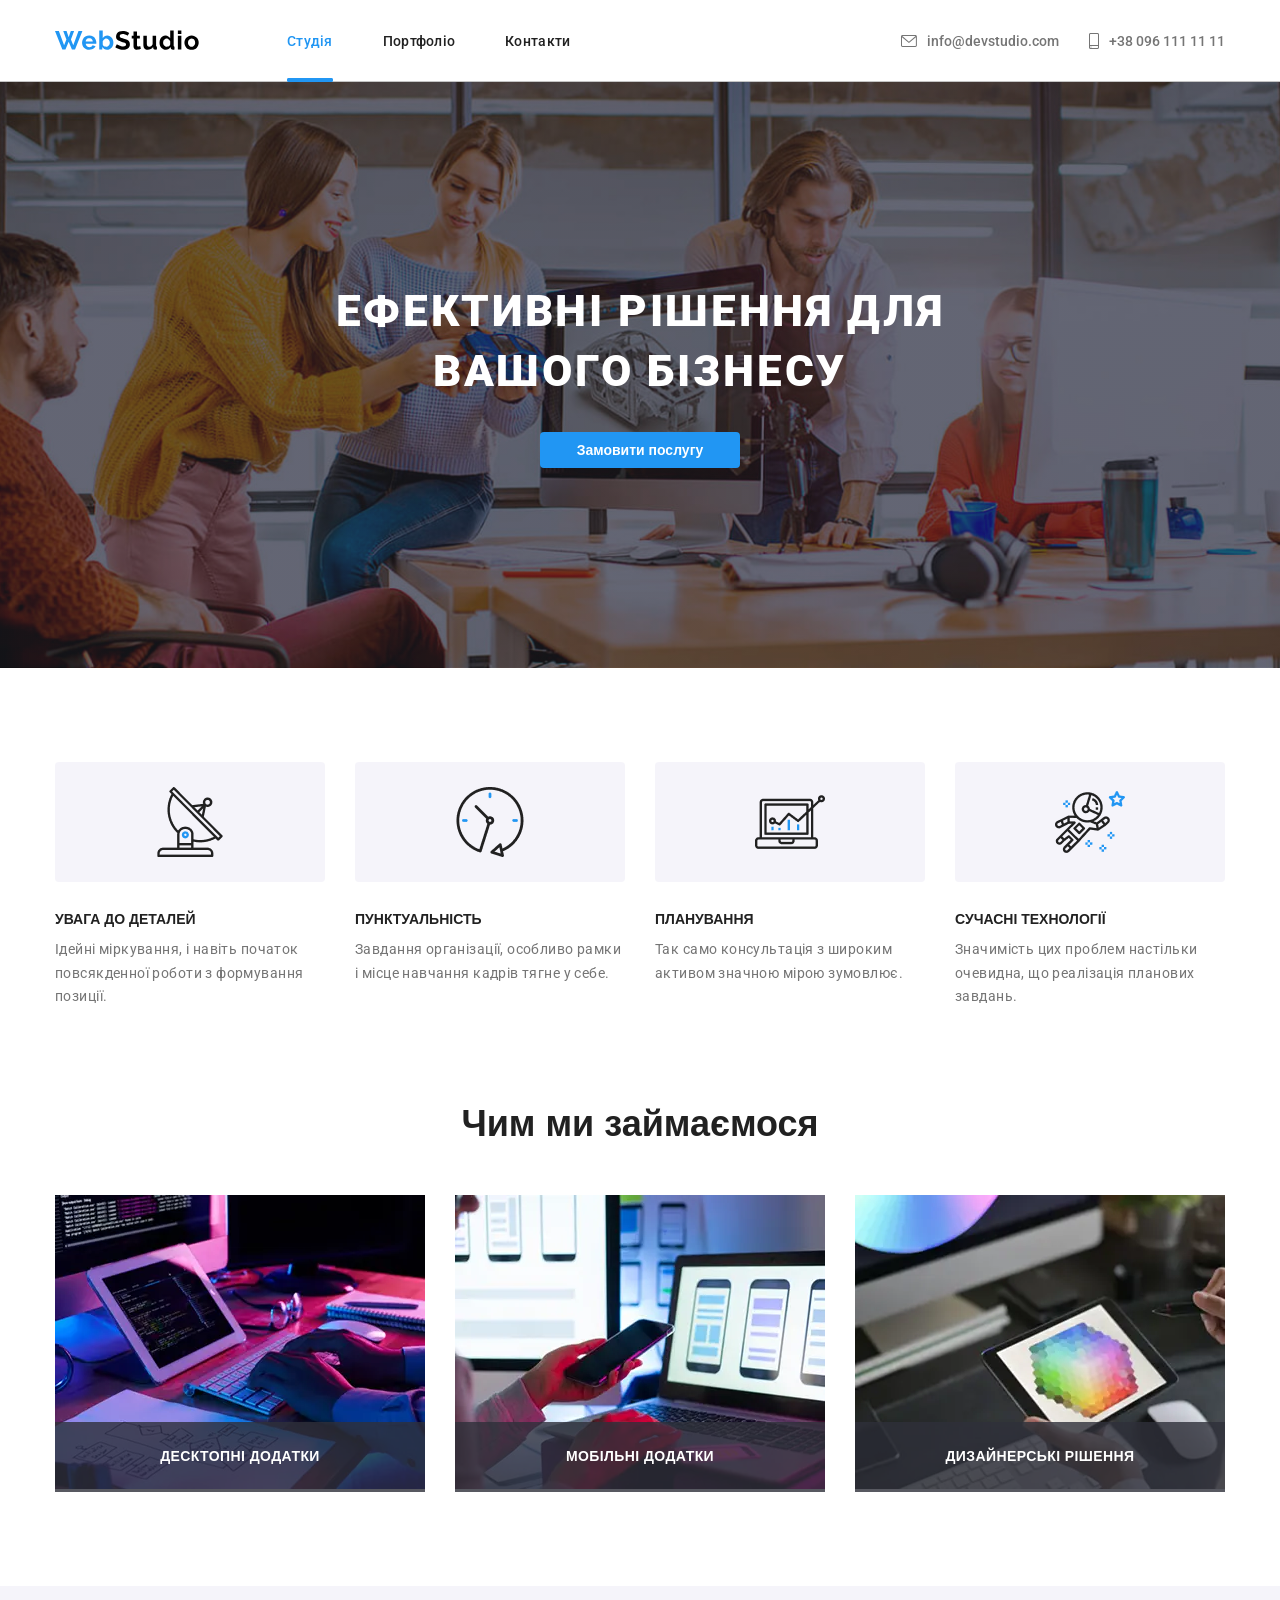
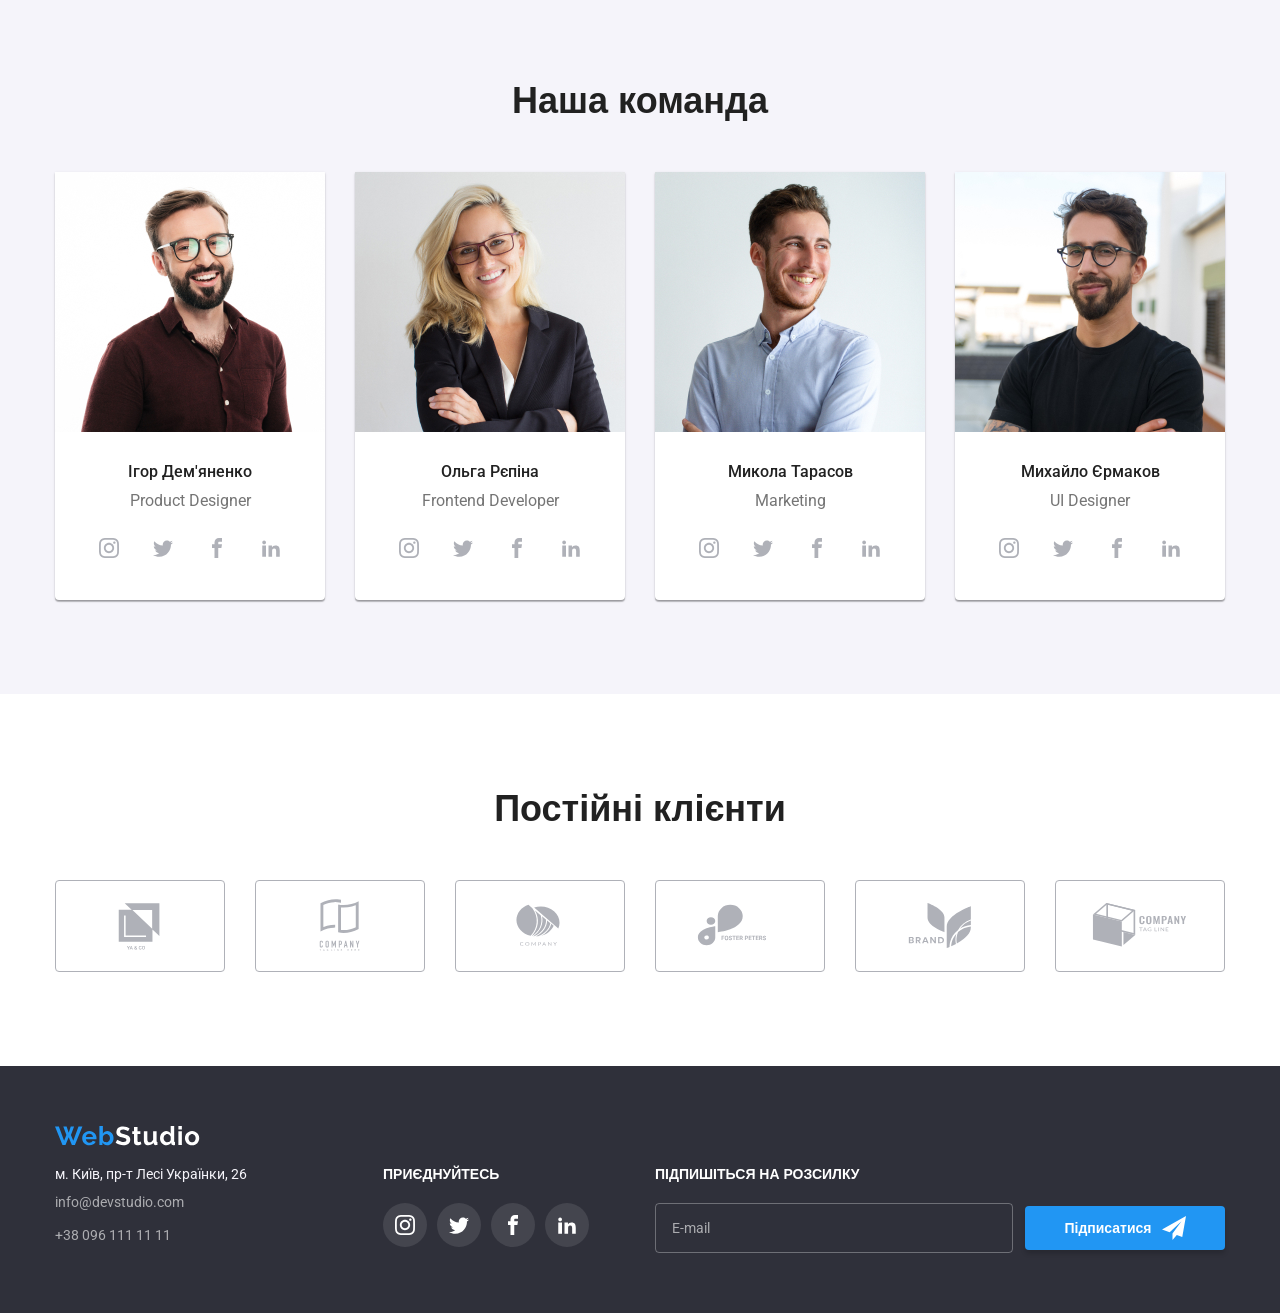
==== commit 2d4d87bb: "images" ====
--- a/index.html
+++ b/index.html
@@ -20,7 +20,9 @@
           <div class="nav">
             <ul class="nav__list">
               <li class="nav__list-item active-page">
-                <a href="./index.html" class="nav__list-item active-page">Студія</a>
+                <a href="./index.html" class="nav__list-item active-page"
+                  >Студія</a
+                >
               </li>
               <li class="nav__list-item">
                 <a href="./portfolio.html" class="nav__list-item">Портфоліо</a>
@@ -206,31 +208,79 @@
             <h2 class="servises__block-title">Чим ми займаємося</h2>
             <div class="gallery">
               <div class="gallery__box">
-                <img
-                  src="./assets/images/box1.jpg"
-                  alt=""
-                  class="gallery__box-image"
-                />
+                <picture>
+                  <source
+                    srcset="
+                      ./assets/images/box1.webp    1x,
+                      ./assets/images/box1@2x.webp 2x
+                    "
+                    type="image/webp"
+                  />
+                  <source
+                    srcset="
+                      ./assets/images/box1.jpg    1x,
+                      ./assets/images/box1@2x.jpg 2x
+                    "
+                    type="image/jpg"
+                  />
+                  <img
+                    src="./assets/images/box1.jpg"
+                    alt="jonh"
+                    class="hero__img"
+                  />
+                </picture>
                 <div class="gallery__box-item">
                   <p class="gallery__box-title">Десктопні додатки</p>
                 </div>
               </div>
               <div class="gallery__box">
-                <img
-                  src="./assets/images/box2.jpg"
-                  alt=""
-                  class="gallery__box-image"
-                />
+                <picture>
+                  <source
+                    srcset="
+                      ./assets/images/box2.webp    1x,
+                      ./assets/images/box2@2x.webp 2x
+                    "
+                    type="image/webp"
+                  />
+                  <source
+                    srcset="
+                      ./assets/images/box2.jpg    1x,
+                      ./assets/images/box2@2x.jpg 2x
+                    "
+                    type="image/jpg"
+                  />
+                  <img
+                    src="./assets/images/box2.jpg"
+                    alt="jonh"
+                    class="hero__img"
+                  />
+                </picture>
                 <div class="gallery__box-item">
                   <p class="gallery__box-title">Мобільні додатки</p>
                 </div>
               </div>
               <div class="gallery__box">
-                <img
-                  src="./assets/images/box3.jpg"
-                  alt=""
-                  class="gallery__box-image"
-                />
+                <picture>
+                  <source
+                    srcset="
+                      ./assets/images/box3.webp    1x,
+                      ./assets/images/box3@2x.webp 2x
+                    "
+                    type="image/webp"
+                  />
+                  <source
+                    srcset="
+                      ./assets/images/box3.jpg    1x,
+                      ./assets/images/box3@2x.jpg 2x
+                    "
+                    type="image/jpg"
+                  />
+                  <img
+                    src="./assets/images/box3.jpg"
+                    alt="jonh"
+                    class="hero__img"
+                  />
+                </picture>
                 <div class="gallery__box-item">
                   <p class="gallery__box-title">Дизайнерські рішення</p>
                 </div>
@@ -245,11 +295,27 @@
             <h2 class="our-team__title">Наша команда</h2>
             <div class="our-team__cards">
               <div class="our-team__card">
-                <img
-                  src="./assets/images/img.jpg"
-                  alt="Ігор Дем'яненко"
-                  class="our-team__card-image"
-                />
+                <picture>
+                  <source
+                    srcset="
+                      ./assets/images/img.webp    1x,
+                      ./assets/images/img@2x.webp 2x
+                    "
+                    type="image/webp"
+                  />
+                  <source
+                    srcset="
+                      ./assets/images/img.jpg    1x,
+                      ./assets/images/img@2x.jpg 2x
+                    "
+                    type="image/jpg"
+                  />
+                  <img
+                    src="./assets/images/img.jpg"
+                    alt="Ігор Дем'яненко"
+                    class="our-team__card-image"
+                  />
+                </picture>
                 <h5 class="our-team__card-title">Ігор Дем'яненко</h5>
                 <p class="our-team__card-text">Product Designer</p>
                 <div class="our-team__card-icons">
@@ -287,11 +353,27 @@
                 </div>
               </div>
               <div class="our-team__card">
-                <img
-                  src="./assets/images/img1.jpg"
-                  alt="Ольга Рєпіна"
-                  class="our-team__card-image"
-                />
+                <picture>
+                  <source
+                    srcset="
+                      ./assets/images/img1.webp    1x,
+                      ./assets/images/img1@2x.webp 2x
+                    "
+                    type="image/webp"
+                  />
+                  <source
+                    srcset="
+                      ./assets/images/img1.jpg    1x,
+                      ./assets/images/img1@2x.jpg 2x
+                    "
+                    type="image/jpg"
+                  />
+                  <img
+                    src="./assets/images/img1.jpg"
+                    alt="Ольга Рєпіна"
+                    class="our-team__card-image"
+                  />
+                </picture>
                 <h5 class="our-team__card-title">Ольга Рєпіна</h5>
                 <p class="our-team__card-text">Frontend Developer</p>
                 <div class="our-team__card-icons">
@@ -329,11 +411,27 @@
                 </div>
               </div>
               <div class="our-team__card">
-                <img
-                  src="./assets/images/img2.jpg"
-                  alt="Микола Тарасов"
-                  class="our-team__card-image"
-                />
+                <picture>
+                  <source
+                    srcset="
+                      ./assets/images/img2.webp    1x,
+                      ./assets/images/img2@2x.webp 2x
+                    "
+                    type="image/webp"
+                  />
+                  <source
+                    srcset="
+                      ./assets/images/img2.jpg    1x,
+                      ./assets/images/img2@2x.jpg 2x
+                    "
+                    type="image/jpg"
+                  />
+                  <img
+                    src="./assets/images/img2.jpg"
+                    alt="Микола Тарасов"
+                    class="our-team__card-image"
+                  />
+                </picture>
                 <h5 class="our-team__card-title">Микола Тарасов</h5>
                 <p class="our-team__card-text">Marketing</p>
                 <div class="our-team__card-icons">
@@ -371,11 +469,27 @@
                 </div>
               </div>
               <div class="our-team__card">
-                <img
-                  src="./assets/images/img3.jpg"
-                  alt="Михайло Єрмаков"
-                  class="our-team__card-image"
-                />
+                <picture>
+                  <source
+                    srcset="
+                      ./assets/images/img3.webp    1x,
+                      ./assets/images/img3@2x.webp 2x
+                    "
+                    type="image/webp"
+                  />
+                  <source
+                    srcset="
+                      ./assets/images/img3.jpg    1x,
+                      ./assets/images/img3@2x.jpg 2x
+                    "
+                    type="image/jpg"
+                  />
+                  <img
+                    src="./assets/images/img3.jpg"
+                    alt="Михайло Єрмаков"
+                    class="our-team__card-image"
+                  />
+                </picture>
                 <h5 class="our-team__card-title">Михайло Єрмаков</h5>
                 <p class="our-team__card-text">UI Designer</p>
                 <div class="our-team__card-icons">
--- a/css/main.min.css
+++ b/css/main.min.css
@@ -1 +1 @@
-@import"https://fonts.googleapis.com/css2?family=Raleway:ital,wght@0,100..900;1,100..900&family=Roboto:ital,wght@0,100..900;1,100..900&display=swap";*:where(:not(html,iframe,canvas,img,svg,video,audio):not(svg *,symbol *)){all:unset;display:revert}*,*::before,*::after{-webkit-box-sizing:border-box;box-sizing:border-box}html{-moz-text-size-adjust:none;-webkit-text-size-adjust:none;-ms-text-size-adjust:none;text-size-adjust:none}a,button{cursor:revert}ol,ul,menu,summary{list-style:none}ol{counter-reset:revert}img{max-inline-size:100%;max-block-size:100%}table{border-collapse:collapse}input,textarea{-webkit-user-select:auto}textarea{white-space:revert}meter{-webkit-appearance:revert;-moz-appearance:revert;appearance:revert}:where(pre){all:revert;-webkit-box-sizing:border-box;box-sizing:border-box}::-webkit-input-placeholder{color:unset}::-moz-placeholder{color:unset}:-ms-input-placeholder{color:unset}::-ms-input-placeholder{color:unset}::placeholder{color:unset}:where([hidden]){display:none}:where([contenteditable]:not([contenteditable=false])){-moz-user-modify:read-write;-webkit-user-modify:read-write;overflow-wrap:break-word;-webkit-line-break:after-white-space;-webkit-user-select:auto}:where([draggable=true]){-webkit-user-drag:element}:where(dialog:modal){all:revert;-webkit-box-sizing:border-box;box-sizing:border-box}::-webkit-details-marker{display:none}@-webkit-keyframes lineAnim{0%,100%{width:10%;left:50%}50%{width:100%;left:0}}@keyframes lineAnim{0%,100%{width:10%;left:50%}50%{width:100%;left:0}}@font-face{font-family:"Roboto";src:url("../assets/fonts/Roboto-black.woff2") format("woff2");font-weight:900;font-style:normal;font-display:swap}@font-face{font-family:"Roboto";src:url("../assets/fonts/Roboto-bold.woff2") format("woff2");font-weight:700;font-style:normal;font-display:swap}@font-face{font-family:"Roboto";src:url("../assets/fonts/Roboto-Medium.woff2") format("woff2");font-weight:500;font-style:normal;font-display:swap}@font-face{font-family:"Roboto";src:url("../assets/fonts/Roboto-Regular.woff2") format("woff2");font-weight:400;font-style:normal;font-display:swap}@font-face{font-family:"Raleway";src:url("../assets/fonts/Raleway-Black.woff2") format("woff2");font-weight:900;font-style:normal;font-display:swap}@font-face{font-family:"Raleway";src:url("../assets/fonts/Raleway-Bold.woff2") format("woff2");font-weight:700;font-style:normal;font-display:swap}@font-face{font-family:"Raleway";src:url("../assets/fonts/Raleway-Medium.woff2") format("woff2");font-weight:500;font-style:normal;font-display:swap}@font-face{font-family:"Raleway";src:url("../assets/fonts/Raleway-Regular.woff2") format("woff2");font-weight:400;font-style:normal;font-display:swap}html{font-size:14px}svg{display:block}.container{max-width:1170px;height:100%;margin:0 auto;display:-webkit-box;display:-ms-flexbox;display:flex}body{font-family:"Roboto",sans-serif;overflow-x:hidden}body.no-scroll{overflow:hidden}.section{padding:94px 0}.section .container{-webkit-box-orient:vertical;-webkit-box-direction:normal;-ms-flex-direction:column;flex-direction:column}.portfolio__filters{display:-webkit-box;display:-ms-flexbox;display:flex;-webkit-box-pack:center;-ms-flex-pack:center;justify-content:center;gap:8px;margin-bottom:50px;-ms-flex-wrap:wrap;flex-wrap:wrap}.portfolio__button{padding:6px 22px;font-family:inherit;font-weight:500;font-size:16px;line-height:1.62;text-align:center;color:#212121;background-color:#f5f4fa;border:none;border-radius:4px;cursor:pointer;-webkit-transition:color 250ms cubic-bezier(0.4, 0, 0.2, 1),background-color 250ms cubic-bezier(0.4, 0, 0.2, 1),-webkit-box-shadow 250ms cubic-bezier(0.4, 0, 0.2, 1);transition:color 250ms cubic-bezier(0.4, 0, 0.2, 1),background-color 250ms cubic-bezier(0.4, 0, 0.2, 1),-webkit-box-shadow 250ms cubic-bezier(0.4, 0, 0.2, 1);transition:color 250ms cubic-bezier(0.4, 0, 0.2, 1),background-color 250ms cubic-bezier(0.4, 0, 0.2, 1),box-shadow 250ms cubic-bezier(0.4, 0, 0.2, 1);transition:color 250ms cubic-bezier(0.4, 0, 0.2, 1),background-color 250ms cubic-bezier(0.4, 0, 0.2, 1),box-shadow 250ms cubic-bezier(0.4, 0, 0.2, 1),-webkit-box-shadow 250ms cubic-bezier(0.4, 0, 0.2, 1)}.portfolio__button:hover,.portfolio__button:focus{color:#fff;background-color:#2196f3;-webkit-box-shadow:0px 3px 1px rgba(0,0,0,.1),0px 1px 2px rgba(0,0,0,.08),0px 2px 2px rgba(0,0,0,.12);box-shadow:0px 3px 1px rgba(0,0,0,.1),0px 1px 2px rgba(0,0,0,.08),0px 2px 2px rgba(0,0,0,.12)}.cards1{display:-webkit-box;display:-ms-flexbox;display:flex;-ms-flex-wrap:wrap;flex-wrap:wrap;gap:30px}.item{width:calc((100% - 60px)/3)}.item__card{display:block;text-decoration:none;-webkit-transition:-webkit-box-shadow 250ms cubic-bezier(0.4, 0, 0.2, 1);transition:-webkit-box-shadow 250ms cubic-bezier(0.4, 0, 0.2, 1);transition:box-shadow 250ms cubic-bezier(0.4, 0, 0.2, 1);transition:box-shadow 250ms cubic-bezier(0.4, 0, 0.2, 1), -webkit-box-shadow 250ms cubic-bezier(0.4, 0, 0.2, 1)}.item__card:hover,.item__card:focus{-webkit-box-shadow:0px 1px 1px rgba(0,0,0,.12),0px 4px 4px rgba(0,0,0,.06),1px 4px 6px rgba(0,0,0,.16);box-shadow:0px 1px 1px rgba(0,0,0,.12),0px 4px 4px rgba(0,0,0,.06),1px 4px 6px rgba(0,0,0,.16)}.overlay__container{position:relative;overflow:hidden}.portfolio__image{display:block;width:100%;height:auto}.overlay__item{position:absolute;top:0;left:0;width:100%;height:100%;background-color:rgba(33,150,243,.9);-webkit-transform:translateY(120%);-ms-transform:translateY(120%);transform:translateY(120%);-webkit-transition:-webkit-transform 250ms cubic-bezier(0.4, 0, 0.2, 1);transition:-webkit-transform 250ms cubic-bezier(0.4, 0, 0.2, 1);transition:transform 250ms cubic-bezier(0.4, 0, 0.2, 1);transition:transform 250ms cubic-bezier(0.4, 0, 0.2, 1), -webkit-transform 250ms cubic-bezier(0.4, 0, 0.2, 1)}.item__card:hover .overlay__item{-webkit-transform:translateY(0);-ms-transform:translateY(0);transform:translateY(0)}.overlay__text{padding:63px 24px;font-size:18px;line-height:1.56;color:#fff}.card__text{padding:20px 24px;border:1px solid #eee;border-top:none}.card__title{font-size:18px;font-weight:700;line-height:2;letter-spacing:.06em;color:#212121;margin-bottom:4px}.card__type{font-size:16px;line-height:1.88;color:#757575}.info{display:-webkit-box;display:-ms-flexbox;display:flex;gap:30px;margin-left:auto;-ms-flex-wrap:wrap;flex-wrap:wrap;width:auto}.info__link{display:-webkit-box;display:-ms-flexbox;display:flex;-webkit-box-align:center;-ms-flex-align:center;align-items:center;gap:10px;color:#757575;font-weight:500;font-size:14px;text-decoration:none;-webkit-transition:color 250ms cubic-bezier(0.4, 0, 0.2, 1);transition:color 250ms cubic-bezier(0.4, 0, 0.2, 1)}.info__link:hover,.info__link:focus{color:#2196f3}.info__icon{fill:currentColor}.mail{width:16px;height:16px;display:block;-webkit-transition:fill 250ms cubic-bezier(0.4, 0, 0.2, 1);transition:fill 250ms cubic-bezier(0.4, 0, 0.2, 1);fill:#757575}.tel{width:10px;height:16px;display:block;-webkit-transition:fill 250ms cubic-bezier(0.4, 0, 0.2, 1);transition:fill 250ms cubic-bezier(0.4, 0, 0.2, 1);fill:#757575}.info__link:hover>svg{fill:#2196f3}.backdrop{display:-webkit-box;display:-ms-flexbox;display:flex;-webkit-box-pack:center;-ms-flex-pack:center;justify-content:center;-webkit-box-align:center;-ms-flex-align:center;align-items:center;position:fixed;top:0;left:0;width:100%;height:100%;background-color:rgba(0,0,0,.2);z-index:100;-webkit-transition:opacity 250ms cubic-bezier(0.4, 0, 0.2, 1),visibility 250ms cubic-bezier(0.4, 0, 0.2, 1);transition:opacity 250ms cubic-bezier(0.4, 0, 0.2, 1),visibility 250ms cubic-bezier(0.4, 0, 0.2, 1)}.backdrop.is-hidden{opacity:0;visibility:hidden;pointer-events:none}.modal{position:relative;width:528px;min-height:581px;background-color:#fff;-webkit-box-shadow:0px 1px 3px rgba(0,0,0,.12),0px 1px 1px rgba(0,0,0,.14),0px 2px 1px rgba(0,0,0,.2);box-shadow:0px 1px 3px rgba(0,0,0,.12),0px 1px 1px rgba(0,0,0,.14),0px 2px 1px rgba(0,0,0,.2);border-radius:4px;padding:40px;-webkit-transform:scale(1);-ms-transform:scale(1);transform:scale(1);-webkit-transition:-webkit-transform 250ms cubic-bezier(0.4, 0, 0.2, 1);transition:-webkit-transform 250ms cubic-bezier(0.4, 0, 0.2, 1);transition:transform 250ms cubic-bezier(0.4, 0, 0.2, 1);transition:transform 250ms cubic-bezier(0.4, 0, 0.2, 1), -webkit-transform 250ms cubic-bezier(0.4, 0, 0.2, 1)}.backdrop.is-hidden .modal{-webkit-transform:scale(0.9);-ms-transform:scale(0.9);transform:scale(0.9)}.modal__button-cross{position:absolute;top:8px;right:8px;width:30px;height:30px;background-color:#fff;border:1px solid rgba(0,0,0,.1);border-radius:50%;display:-webkit-box;display:-ms-flexbox;display:flex;-webkit-box-align:center;-ms-flex-align:center;align-items:center;-webkit-box-pack:center;-ms-flex-pack:center;justify-content:center;cursor:pointer;-webkit-transition:fill 250ms cubic-bezier(0.4, 0, 0.2, 1);transition:fill 250ms cubic-bezier(0.4, 0, 0.2, 1)}.modal__button-cross svg{width:11px;height:11px;fill:#000}.modal__button-cross:hover svg{fill:#2196f3}.modal__title{font-weight:700;font-size:20px;line-height:1.15;text-align:center;color:#212121;margin-bottom:12px}.modal__form-title{display:block;font-size:12px;line-height:1.16;letter-spacing:.01em;color:#757575;margin-bottom:4px;font-weight:400;text-align:left}.modal__form-item{position:relative;margin-bottom:10px}.modal__form-item svg{position:absolute;left:12px;top:50%;-webkit-transform:translateY(-50%);-ms-transform:translateY(-50%);transform:translateY(-50%);width:18px;height:18px;fill:#212121;-webkit-transition:fill 250ms cubic-bezier(0.4, 0, 0.2, 1);transition:fill 250ms cubic-bezier(0.4, 0, 0.2, 1)}.modal__form-input{width:100%;height:40px;border:1px solid rgba(33,33,33,.2);border-radius:4px;padding-left:42px;outline:rgba(0,0,0,0);-webkit-transition:border-color 250ms cubic-bezier(0.4, 0, 0.2, 1);transition:border-color 250ms cubic-bezier(0.4, 0, 0.2, 1);text-align:left}.modal__form-input:focus{border-color:#2196f3}.modal__form-input:focus+svg{fill:#2196f3}#comment{height:120px;padding:12px 16px;resize:none}.modal__form-box{display:-webkit-box;display:-ms-flexbox;display:flex;-webkit-box-align:center;-ms-flex-align:center;align-items:center;-webkit-box-pack:center;-ms-flex-pack:center;justify-content:center;margin-top:20px;margin-bottom:30px}.box__checkbox{-webkit-appearance:none;-moz-appearance:none;appearance:none;width:16px;height:15px;border:2px solid #212121;border-radius:2px;margin-right:8px;cursor:pointer;display:-webkit-box;display:-ms-flexbox;display:flex;-webkit-box-align:center;-ms-flex-align:center;align-items:center;-webkit-box-pack:center;-ms-flex-pack:center;justify-content:center}.box__checkbox:checked{background-color:#2196f3;border-color:#2196f3;background-image:url("data:image/svg+xml;charset=utf8,%3Csvg xmlns='http://www.w3.org/2000/svg' viewBox='0 0 8 8'%3E%3Cpath fill='%23fff' d='M6.564.75l-3.59 3.612-1.538-1.55L0 4.26 2.974 7.25 8 2.193z'/%3E%3C/svg%3E");background-repeat:no-repeat;background-position:center}.box__text{font-size:14px;line-height:1.71;color:#757575}.box__text-link{color:#2196f3;text-decoration:underline}.modal__form-button{display:block;margin:0 auto;width:200px;height:50px;background-color:#2196f3;color:#fff;-webkit-box-shadow:0px 4px 4px rgba(0,0,0,.15);box-shadow:0px 4px 4px rgba(0,0,0,.15);border-radius:4px;border:none;font-weight:700;font-size:16px;line-height:1.88;letter-spacing:.06em;cursor:pointer;-webkit-transition:background-color 250ms cubic-bezier(0.4, 0, 0.2, 1);transition:background-color 250ms cubic-bezier(0.4, 0, 0.2, 1)}.modal__form-button:hover,.modal__form-button:focus{background-color:#188ce8}.no-scroll{overflow:hidden}.nav{display:-webkit-box;display:-ms-flexbox;display:flex;-webkit-box-align:center;-ms-flex-align:center;align-items:center;margin-right:90px}.nav__list{display:-webkit-box;display:-ms-flexbox;display:flex;gap:50px;height:100%;-webkit-box-align:center;-ms-flex-align:center;align-items:center}.nav__list-item{position:relative;height:100%;-webkit-box-align:center;-ms-flex-align:center;align-items:center;display:-webkit-box;display:-ms-flexbox;display:flex;color:#212121;font-weight:500;font-family:"Roboto",sans-serif;font-size:14px;letter-spacing:.02em;-webkit-transition:color 250ms cubic-bezier(0.4, 0, 0.2, 1);transition:color 250ms cubic-bezier(0.4, 0, 0.2, 1)}.nav__list-item:hover,.nav__list-item:focus{color:#2196f3}.active-page{color:#2196f3 !important;width:100%}.active-page::after{content:"";position:absolute;bottom:-1px;left:0;width:100%;height:4px;border-radius:2px;background-color:#2196f3;-webkit-transition:-webkit-transform 250ms cubic-bezier(0.4, 0, 0.2, 1);transition:-webkit-transform 250ms cubic-bezier(0.4, 0, 0.2, 1);transition:transform 250ms cubic-bezier(0.4, 0, 0.2, 1);transition:transform 250ms cubic-bezier(0.4, 0, 0.2, 1), -webkit-transform 250ms cubic-bezier(0.4, 0, 0.2, 1);-webkit-animation:lineAnim 3s 250ms cubic-bezier(0.4, 0, 0.2, 1) infinite;animation:lineAnim 3s 250ms cubic-bezier(0.4, 0, 0.2, 1) infinite}.logo__image{width:144px;height:31px;display:block;margin:25px 88px 25px 0}.burger{display:none;width:24px;height:16px;-webkit-box-orient:vertical;-webkit-box-direction:normal;-ms-flex-direction:column;flex-direction:column;-webkit-box-pack:justify;-ms-flex-pack:justify;justify-content:space-between;margin:22px 0 22px auto;cursor:pointer}.burger__item{width:100%;height:2.67px;background-color:#000;display:block}.mobile__menu-list{width:100%;height:100%;display:-webkit-box;display:-ms-flexbox;display:flex;-webkit-box-align:center;-ms-flex-align:center;align-items:center}.footer{background-color:#2f303a;padding:60px 0}.footer__block{display:-webkit-box;display:-ms-flexbox;display:flex;-webkit-box-align:baseline;-ms-flex-align:baseline;align-items:baseline;width:100%;-webkit-box-pack:justify;-ms-flex-pack:justify;justify-content:space-between}.logo-info{margin-right:70px}.logo-info__logo{display:block;margin-bottom:20px}.logo-info__info{display:-webkit-box;display:-ms-flexbox;display:flex;-webkit-box-orient:vertical;-webkit-box-direction:normal;-ms-flex-direction:column;flex-direction:column;gap:9px}.logo-info__info-address{font-style:normal;font-size:14px;line-height:1.71;color:#fff}.logo-info__info-link{font-size:14px;line-height:1.71;color:hsla(0,0%,100%,.6);text-decoration:none;-webkit-transition:color 250ms cubic-bezier(0.4, 0, 0.2, 1);transition:color 250ms cubic-bezier(0.4, 0, 0.2, 1)}.logo-info__info-link:hover,.logo-info__info-link:focus{color:#2196f3}.icons__title,.footer__form-title{font-size:14px;font-weight:700;line-height:1.14;text-transform:uppercase;color:#fff;margin-bottom:20px}.icons__box{display:-webkit-box;display:-ms-flexbox;display:flex;gap:10px}.icons__box-item{width:44px;height:44px;background-color:hsla(0,0%,100%,.1);border-radius:50%;display:-webkit-box;display:-ms-flexbox;display:flex;-webkit-box-pack:center;-ms-flex-pack:center;justify-content:center;-webkit-box-align:center;-ms-flex-align:center;align-items:center;-webkit-transition:background-color 250ms cubic-bezier(0.4, 0, 0.2, 1);transition:background-color 250ms cubic-bezier(0.4, 0, 0.2, 1)}.icons__box-item svg{width:20px;height:20px;fill:#fff}.icons__box-item:hover,.icons__box-item:focus{background-color:#2196f3}.footer__form-box{display:-webkit-box;display:-ms-flexbox;display:flex;-webkit-box-align:center;-ms-flex-align:center;align-items:center}.footer__form-input{width:358px;height:50px;background-color:rgba(0,0,0,0);border:1px solid hsla(0,0%,100%,.3);border-radius:4px;padding-left:16px;color:#fff;outline:none;-webkit-transition:border-color 250ms cubic-bezier(0.4, 0, 0.2, 1);transition:border-color 250ms cubic-bezier(0.4, 0, 0.2, 1)}.footer__form-input::-webkit-input-placeholder{color:hsla(0,0%,100%,.6)}.footer__form-input::-moz-placeholder{color:hsla(0,0%,100%,.6)}.footer__form-input:-ms-input-placeholder{color:hsla(0,0%,100%,.6)}.footer__form-input::-ms-input-placeholder{color:hsla(0,0%,100%,.6)}.footer__form-input::placeholder{color:hsla(0,0%,100%,.6)}.footer__form-input:focus{border-color:#2196f3}.footer__form-btn{min-width:200px;height:50px;margin-left:12px;background-color:#2196f3;color:#fff;border:none;border-radius:4px;font-weight:700;font-size:16px;line-height:1.87;display:-webkit-box;display:-ms-flexbox;display:flex;-webkit-box-pack:center;-ms-flex-pack:center;justify-content:center;-webkit-box-align:center;-ms-flex-align:center;align-items:center;cursor:pointer;-webkit-box-shadow:0px 4px 4px rgba(0,0,0,.15);box-shadow:0px 4px 4px rgba(0,0,0,.15);-webkit-transition:background-color 250ms cubic-bezier(0.4, 0, 0.2, 1);transition:background-color 250ms cubic-bezier(0.4, 0, 0.2, 1)}.footer__form-btn svg{width:24px;height:24px;margin-left:10px;fill:#fff}.footer__form-btn:hover,.footer__form-btn:focus{background-color:#188ce8}.header{border-bottom:1px solid #c4c4c4}.header__inner{width:100%;max-width:1170px;margin:0 auto;-webkit-box-align:center;-ms-flex-align:center;align-items:center}.header__inner .container{justify-items:space-between}.hero{max-width:1600px;margin:0 auto;padding:200px 0;background-color:#2f303a;background-image:-webkit-gradient(linear, left top, left bottom, from(rgba(47, 48, 58, 0.4)), to(rgba(47, 48, 58, 0.4))),url("../../assets/images/section1.jpg");background-image:linear-gradient(rgba(47, 48, 58, 0.4), rgba(47, 48, 58, 0.4)),url("../../assets/images/section1.jpg");background-repeat:no-repeat;background-position:center;background-size:cover;text-align:center}.hero__block{max-width:696px;margin:auto}.hero__block-title{margin-bottom:30px;color:#f5f4fa;font-weight:900;font-size:44px;line-height:1.36;letter-spacing:.06em;text-transform:uppercase}.hero__block-button{padding:10px 32px;min-width:200px;background-color:#2196f3;color:#f5f4fa;font-weight:700;font-size:16px;line-height:1.88;letter-spacing:.06em;border:none;border-radius:4px;cursor:pointer;-webkit-transition:background-color 250ms cubic-bezier(0.4, 0, 0.2, 1);transition:background-color 250ms cubic-bezier(0.4, 0, 0.2, 1)}.hero__block-button:hover,.hero__block-button:focus{background-color:#1976d2}.spetion{font-family:"Roboto",sans-serif;padding:94px 0}.spetion__blocks{display:-webkit-box;display:-ms-flexbox;display:flex;-webkit-box-pack:center;-ms-flex-pack:center;justify-content:center;gap:30px}.spetion__blocks-item{-ms-flex-preferred-size:calc((100% - 90px)/4);flex-basis:calc((100% - 90px)/4);display:-webkit-box;display:-ms-flexbox;display:flex;-webkit-box-orient:vertical;-webkit-box-direction:normal;-ms-flex-direction:column;flex-direction:column}.spetion__blocks-item::before{content:"";display:-webkit-box;display:-ms-flexbox;display:flex;-webkit-box-pack:center;-ms-flex-pack:center;justify-content:center;-webkit-box-align:center;-ms-flex-align:center;align-items:center;height:120px;background-color:#f5f4fa;border-radius:4px;margin-bottom:30px;background-repeat:no-repeat;background-position:center}.spetion__blocks-item:nth-child(1)::before{background-image:url("../assets/images/antenna1.png")}.spetion__blocks-item:nth-child(2)::before{background-image:url("../assets/images/clock1.png")}.spetion__blocks-item:nth-child(3)::before{background-image:url("../assets/images/diagram1.png")}.spetion__blocks-item:nth-child(4)::before{background-image:url("../assets/images/astronaut1.png")}.spetion__blocks-title{color:#212121;font-size:14px;font-weight:700;line-height:1.14;text-transform:uppercase;margin-bottom:10px}.spetion__blocks-text{color:#757575;font-size:14px;line-height:1.71;font-weight:400;letter-spacing:.03em}.services{padding-bottom:94px}.servises__block-title{font-family:"Roboto",sans-serif;font-weight:700;font-size:36px;line-height:1.16;text-align:center;color:#212121;margin-bottom:50px}.gallery{display:-webkit-box;display:-ms-flexbox;display:flex;-webkit-box-pack:center;-ms-flex-pack:center;justify-content:center;gap:30px}.gallery__box{position:relative;width:370px}.gallery__box-image{display:block;max-width:100%;height:auto}.gallery__box-item{position:absolute;bottom:0;left:0;width:100%;height:70px;background-color:rgba(47,48,58,.8);display:-webkit-box;display:-ms-flexbox;display:flex;-webkit-box-pack:center;-ms-flex-pack:center;justify-content:center;-webkit-box-align:center;-ms-flex-align:center;align-items:center}.gallery__box-title{font-family:"Roboto",sans-serif;font-size:14px;font-weight:700;line-height:1.14;text-align:center;letter-spacing:.03em;text-transform:uppercase;color:#fff}.our-team{background-color:#f5f4fa;padding:94px 0}.our-team__title{font-family:"Roboto",sans-serif;font-weight:700;font-size:36px;line-height:1.16;text-align:center;color:#212121;margin-bottom:50px}.our-team__cards{display:-webkit-box;display:-ms-flexbox;display:flex;-webkit-box-pack:center;-ms-flex-pack:center;justify-content:center;gap:30px}.our-team__card{background-color:#fff;-webkit-box-shadow:0px 1px 3px rgba(0,0,0,.12),0px 1px 1px rgba(0,0,0,.14),0px 2px 1px rgba(0,0,0,.2);box-shadow:0px 1px 3px rgba(0,0,0,.12),0px 1px 1px rgba(0,0,0,.14),0px 2px 1px rgba(0,0,0,.2);border-radius:0px 0px 4px 4px;width:calc((100% - 90px)/4);padding-bottom:30px;text-align:center;-webkit-transition:-webkit-transform 250ms cubic-bezier(0.4, 0, 0.2, 1);transition:-webkit-transform 250ms cubic-bezier(0.4, 0, 0.2, 1);transition:transform 250ms cubic-bezier(0.4, 0, 0.2, 1);transition:transform 250ms cubic-bezier(0.4, 0, 0.2, 1), -webkit-transform 250ms cubic-bezier(0.4, 0, 0.2, 1)}.our-team__card:hover{-webkit-transform:scale(1.1);-ms-transform:scale(1.1);transform:scale(1.1)}.our-team__card-image{display:block;max-width:100%;height:auto;margin-bottom:30px}.our-team__card-title{font-size:16px;font-weight:500;color:#212121;margin-bottom:10px}.our-team__card-text{font-size:16px;color:#757575;margin-bottom:16px}.our-team__card-icons{display:-webkit-box;display:-ms-flexbox;display:flex;-webkit-box-pack:center;-ms-flex-pack:center;justify-content:center;gap:10px}.our-team__card-icon{width:44px;height:44px;border-radius:50%;display:-webkit-box;display:-ms-flexbox;display:flex;-webkit-box-pack:center;-ms-flex-pack:center;justify-content:center;-webkit-box-align:center;-ms-flex-align:center;align-items:center;fill:#afb1b8;-webkit-transition:background-color 250ms cubic-bezier(0.4, 0, 0.2, 1),fill 250ms cubic-bezier(0.4, 0, 0.2, 1);transition:background-color 250ms cubic-bezier(0.4, 0, 0.2, 1),fill 250ms cubic-bezier(0.4, 0, 0.2, 1)}.our-team__card-icon svg{width:20px;height:20px}.our-team__card-icon:hover,.our-team__card-icon:focus{background-color:#2196f3;fill:#fff}.customers{padding:94px 0}.customers__block-title{font-family:"Roboto",sans-serif;font-size:36px;font-weight:700;line-height:1.16;text-align:center;color:#212121;margin-bottom:50px}.customers__block-icons{display:-webkit-box;display:-ms-flexbox;display:flex;-webkit-box-pack:center;-ms-flex-pack:center;justify-content:center;gap:30px}.customers__block-icon{width:170px;height:92px;border:1px solid #afb1b8;border-radius:4px;display:-webkit-box;display:-ms-flexbox;display:flex;-webkit-box-pack:center;-ms-flex-pack:center;justify-content:center;-webkit-box-align:center;-ms-flex-align:center;align-items:center;fill:#afb1b8;-webkit-transition:border-color 250ms cubic-bezier(0.4, 0, 0.2, 1),fill 250ms cubic-bezier(0.4, 0, 0.2, 1);transition:border-color 250ms cubic-bezier(0.4, 0, 0.2, 1),fill 250ms cubic-bezier(0.4, 0, 0.2, 1)}.customers__block-icon svg{width:106px;height:60px}.customers__block-icon:hover,.customers__block-icon:focus{border-color:#2196f3;fill:#2196f3}.customers{padding:94px 0}.customers__block-title{font-family:"Roboto",sans-serif;font-size:36px;font-weight:700;line-height:1.16;text-align:center;color:#212121;margin-bottom:50px}.customers__block-icons{display:-webkit-box;display:-ms-flexbox;display:flex;-webkit-box-pack:center;-ms-flex-pack:center;justify-content:center;gap:30px;-ms-flex-wrap:wrap;flex-wrap:wrap}.customers__block-icon{width:170px;height:92px;border:1px solid #afb1b8;border-radius:4px;display:-webkit-box;display:-ms-flexbox;display:flex;-webkit-box-pack:center;-ms-flex-pack:center;justify-content:center;-webkit-box-align:center;-ms-flex-align:center;align-items:center;color:#afb1b8;-webkit-transition:border-color 250ms cubic-bezier(0.4, 0, 0.2, 1),color 250ms cubic-bezier(0.4, 0, 0.2, 1);transition:border-color 250ms cubic-bezier(0.4, 0, 0.2, 1),color 250ms cubic-bezier(0.4, 0, 0.2, 1)}.customers__block-icon svg{width:106px;height:60px;fill:currentColor}.customers__block-icon:hover,.customers__block-icon:focus{border-color:#2196f3;color:#2196f3}@media(max-width: 767px){.logo__image{width:134px;height:28px}}@media(max-width: 738px){.nav,.info{display:none}.burger{display:-webkit-box;display:-ms-flexbox;display:flex}.logo__image{margin-right:50px;margin:15px 0}.spetion{padding:94px 15px 0 15px}.spetion__blocks{display:grid;margin:0 auto;padding:15px 0}.spetion__blocks-item{width:100%}.spetion__blocks-title{margin:0 auto;padding:0 0 10px 0}.our-team__cards{display:grid}.our-team__card{border-radius:0 0 4px 4px;width:450px;height:622px}.our-team .container{-webkit-box-pack:center;-ms-flex-pack:center;justify-content:center}.footer__block{-ms-flex-wrap:wrap;flex-wrap:wrap;-webkit-box-pack:center;-ms-flex-pack:center;justify-content:center}.footer__form{margin-top:60px;text-align:center;-webkit-box-pack:center;-ms-flex-pack:center;justify-content:center}.footer__form-box{-ms-flex-wrap:wrap;flex-wrap:wrap}.footer__form-btn{margin:0 auto}.footer__form-input{margin:20px auto 20px auto}.logo-info{text-align:center;margin:0 auto;padding-right:0 !important}.logo-info__logo{margin:0 auto;padding-bottom:20px}.icons{text-align:center;padding-top:60px;margin:0 auto}.cards1{display:grid}.item{width:450px;height:404px}}@media(max-width: 940px){.item{width:calc((100% - 30px)/2)}.portfolio_filters{-webkit-box-pack:start;-ms-flex-pack:start;justify-content:flex-start}.info{-webkit-box-orient:vertical;-webkit-box-direction:normal;-ms-flex-direction:column;flex-direction:column;-webkit-box-pack:center;-ms-flex-pack:center;justify-content:center;gap:10px}.info__link{font-size:12px}section{padding:0 15px}.hero__block{max-width:360px}.hero__block-title{font-size:26px}.modal{max-width:450px}.spetion__blocks{-ms-flex-wrap:wrap;flex-wrap:wrap}.spetion__blocks-item{-ms-flex-preferred-size:calc((100% - 60px)/2);flex-basis:calc((100% - 60px)/2)}}@media(max-width: 940px)and (max-width: 1160px){.services{display:none}.footer__block{-ms-flex-wrap:wrap;flex-wrap:wrap;-webkit-box-pack:center;-ms-flex-pack:center;justify-content:center}.footer__form{margin-top:60px}.logo-info{text-align:center;padding-right:165px}.logo-info__logo{margin:0 auto;padding-bottom:20px}.icons{text-align:center;margin-right:89px}}@media(max-width: 1000px){.our-team__cards{-ms-flex-wrap:wrap;flex-wrap:wrap}.our-team__card{width:354px;height:536px}.our-team__card-image{width:354px;height:auto;margin:auto;padding-bottom:30px}}+@import"https://fonts.googleapis.com/css2?family=Raleway:ital,wght@0,100..900;1,100..900&family=Roboto:ital,wght@0,100..900;1,100..900&display=swap";*:where(:not(html,iframe,canvas,img,svg,video,audio):not(svg *,symbol *)){all:unset;display:revert}*,*::before,*::after{-webkit-box-sizing:border-box;box-sizing:border-box}html{-moz-text-size-adjust:none;-webkit-text-size-adjust:none;-ms-text-size-adjust:none;text-size-adjust:none}a,button{cursor:revert}ol,ul,menu,summary{list-style:none}ol{counter-reset:revert}img{max-inline-size:100%;max-block-size:100%}table{border-collapse:collapse}input,textarea{-webkit-user-select:auto}textarea{white-space:revert}meter{-webkit-appearance:revert;-moz-appearance:revert;appearance:revert}:where(pre){all:revert;-webkit-box-sizing:border-box;box-sizing:border-box}::-webkit-input-placeholder{color:unset}::-moz-placeholder{color:unset}:-ms-input-placeholder{color:unset}::-ms-input-placeholder{color:unset}::placeholder{color:unset}:where([hidden]){display:none}:where([contenteditable]:not([contenteditable=false])){-moz-user-modify:read-write;-webkit-user-modify:read-write;overflow-wrap:break-word;-webkit-line-break:after-white-space;-webkit-user-select:auto}:where([draggable=true]){-webkit-user-drag:element}:where(dialog:modal){all:revert;-webkit-box-sizing:border-box;box-sizing:border-box}::-webkit-details-marker{display:none}@-webkit-keyframes lineAnim{0%,100%{width:10%;left:50%}50%{width:100%;left:0}}@keyframes lineAnim{0%,100%{width:10%;left:50%}50%{width:100%;left:0}}.our-team,.spetion,.customers{padding:94px 0}.servises__block-title,.our-team__title,.customers__block-title{font-size:36px;font-weight:700;line-height:1.16;text-align:center;color:#212121;margin-bottom:50px}.gallery__box-title,.icons__title,.footer__form-title,.spetion__blocks-title{font-size:14px;font-weight:700;line-height:1.14;text-transform:uppercase}.our-team__card{-webkit-box-shadow:0px 1px 3px rgba(0,0,0,.12),0px 1px 1px rgba(0,0,0,.14),0px 2px 1px rgba(0,0,0,.2);box-shadow:0px 1px 3px rgba(0,0,0,.12),0px 1px 1px rgba(0,0,0,.14),0px 2px 1px rgba(0,0,0,.2)}.gallery,.nav__list{list-style:none;padding:0;margin:0}@font-face{font-family:"Roboto";src:url("../assets/fonts/Roboto-black.woff2") format("woff2");font-weight:900;font-style:normal;font-display:swap}@font-face{font-family:"Roboto";src:url("../assets/fonts/Roboto-bold.woff2") format("woff2");font-weight:700;font-style:normal;font-display:swap}@font-face{font-family:"Roboto";src:url("../assets/fonts/Roboto-Medium.woff2") format("woff2");font-weight:500;font-style:normal;font-display:swap}@font-face{font-family:"Roboto";src:url("../assets/fonts/Roboto-Regular.woff2") format("woff2");font-weight:400;font-style:normal;font-display:swap}@font-face{font-family:"Raleway";src:url("../assets/fonts/Raleway-Black.woff2") format("woff2");font-weight:900;font-style:normal;font-display:swap}@font-face{font-family:"Raleway";src:url("../assets/fonts/Raleway-Bold.woff2") format("woff2");font-weight:700;font-style:normal;font-display:swap}@font-face{font-family:"Raleway";src:url("../assets/fonts/Raleway-Medium.woff2") format("woff2");font-weight:500;font-style:normal;font-display:swap}@font-face{font-family:"Raleway";src:url("../assets/fonts/Raleway-Regular.woff2") format("woff2");font-weight:400;font-style:normal;font-display:swap}html{font-size:14px}svg{display:block}.container{max-width:1170px;height:100%;margin:0 auto;display:-webkit-box;display:-ms-flexbox;display:flex}body{font-family:"Roboto",sans-serif;overflow-x:hidden}body.no-scroll{overflow:hidden}.nav{display:-webkit-box;display:-ms-flexbox;display:flex;-webkit-box-orient:horizontal;-webkit-box-direction:normal;-ms-flex-direction:row;flex-direction:row;-webkit-box-pack:center;-ms-flex-pack:center;justify-content:center;-webkit-box-align:center;-ms-flex-align:center;align-items:center;gap:0;margin-right:90px}.nav__list{display:-webkit-box;display:-ms-flexbox;display:flex;-webkit-box-orient:horizontal;-webkit-box-direction:normal;-ms-flex-direction:row;flex-direction:row;-webkit-box-pack:center;-ms-flex-pack:center;justify-content:center;-webkit-box-align:center;-ms-flex-align:center;align-items:center;gap:50px;height:100%}.nav__list-item{position:relative;height:100%;display:-webkit-box;display:-ms-flexbox;display:flex;-webkit-box-orient:horizontal;-webkit-box-direction:normal;-ms-flex-direction:row;flex-direction:row;-webkit-box-pack:center;-ms-flex-pack:center;justify-content:center;-webkit-box-align:center;-ms-flex-align:center;align-items:center;gap:0;-webkit-transition:color 250ms cubic-bezier(0.4, 0, 0.2, 1);transition:color 250ms cubic-bezier(0.4, 0, 0.2, 1);color:#212121;font-weight:500;font-family:"Roboto",sans-serif;font-size:14px;letter-spacing:.02em;text-decoration:none}.nav__list-item:hover,.nav__list-item:focus{color:#2196f3}.active-page{color:#2196f3 !important;width:100%}.active-page::after{content:"";position:absolute;bottom:-1px;left:0;width:100%;height:4px;border-radius:2px;background-color:#2196f3;-webkit-animation:lineAnim 3s 250ms cubic-bezier(0.4, 0, 0.2, 1) infinite;animation:lineAnim 3s 250ms cubic-bezier(0.4, 0, 0.2, 1) infinite}.logo__image{width:144px;height:31px;display:block;margin:25px 88px 25px 0}.info{display:-webkit-box;display:-ms-flexbox;display:flex;gap:30px;margin-left:auto;-ms-flex-wrap:wrap;flex-wrap:wrap;width:auto}.info__link{display:-webkit-box;display:-ms-flexbox;display:flex;-webkit-box-align:center;-ms-flex-align:center;align-items:center;gap:10px;color:#757575;font-weight:500;font-size:14px;text-decoration:none;-webkit-transition:color 250ms cubic-bezier(0.4, 0, 0.2, 1);transition:color 250ms cubic-bezier(0.4, 0, 0.2, 1)}.info__link:hover,.info__link:focus{color:#2196f3}.info__icon{fill:currentColor}.mail{width:16px;height:16px;display:block;-webkit-transition:fill 250ms cubic-bezier(0.4, 0, 0.2, 1);transition:fill 250ms cubic-bezier(0.4, 0, 0.2, 1);fill:#757575}.tel{width:10px;height:16px;display:block;-webkit-transition:fill 250ms cubic-bezier(0.4, 0, 0.2, 1);transition:fill 250ms cubic-bezier(0.4, 0, 0.2, 1);fill:#757575}.info__link:hover>svg{fill:#2196f3}.burger{display:none;width:24px;height:16px;-webkit-box-orient:vertical;-webkit-box-direction:normal;-ms-flex-direction:column;flex-direction:column;-webkit-box-pack:justify;-ms-flex-pack:justify;justify-content:space-between;margin:22px 0 22px auto;cursor:pointer}.burger__item{width:100%;height:2.67px;background-color:#000;display:block}.mobile__menu-list{width:100%;height:100%;display:-webkit-box;display:-ms-flexbox;display:flex;-webkit-box-align:center;-ms-flex-align:center;align-items:center}.section{padding:94px 0}.section .container{-webkit-box-orient:vertical;-webkit-box-direction:normal;-ms-flex-direction:column;flex-direction:column}.portfolio__filters{display:-webkit-box;display:-ms-flexbox;display:flex;-webkit-box-pack:center;-ms-flex-pack:center;justify-content:center;gap:8px;margin-bottom:50px;-ms-flex-wrap:wrap;flex-wrap:wrap}.portfolio__button{padding:6px 22px;font-family:inherit;font-weight:500;font-size:16px;line-height:1.62;text-align:center;color:#212121;background-color:#f5f4fa;border:none;border-radius:4px;cursor:pointer;-webkit-transition:color 250ms cubic-bezier(0.4, 0, 0.2, 1),background-color 250ms cubic-bezier(0.4, 0, 0.2, 1),-webkit-box-shadow 250ms cubic-bezier(0.4, 0, 0.2, 1);transition:color 250ms cubic-bezier(0.4, 0, 0.2, 1),background-color 250ms cubic-bezier(0.4, 0, 0.2, 1),-webkit-box-shadow 250ms cubic-bezier(0.4, 0, 0.2, 1);transition:color 250ms cubic-bezier(0.4, 0, 0.2, 1),background-color 250ms cubic-bezier(0.4, 0, 0.2, 1),box-shadow 250ms cubic-bezier(0.4, 0, 0.2, 1);transition:color 250ms cubic-bezier(0.4, 0, 0.2, 1),background-color 250ms cubic-bezier(0.4, 0, 0.2, 1),box-shadow 250ms cubic-bezier(0.4, 0, 0.2, 1),-webkit-box-shadow 250ms cubic-bezier(0.4, 0, 0.2, 1)}.portfolio__button:hover,.portfolio__button:focus{color:#fff;background-color:#2196f3;-webkit-box-shadow:0px 3px 1px rgba(0,0,0,.1),0px 1px 2px rgba(0,0,0,.08),0px 2px 2px rgba(0,0,0,.12);box-shadow:0px 3px 1px rgba(0,0,0,.1),0px 1px 2px rgba(0,0,0,.08),0px 2px 2px rgba(0,0,0,.12)}.portfolio__image{display:block;width:100%;height:auto}.cards1{display:-webkit-box;display:-ms-flexbox;display:flex;-ms-flex-wrap:wrap;flex-wrap:wrap;gap:30px}.item{width:calc((100% - 60px)/3)}.item__card{display:block;text-decoration:none;-webkit-transition:-webkit-box-shadow 250ms cubic-bezier(0.4, 0, 0.2, 1);transition:-webkit-box-shadow 250ms cubic-bezier(0.4, 0, 0.2, 1);transition:box-shadow 250ms cubic-bezier(0.4, 0, 0.2, 1);transition:box-shadow 250ms cubic-bezier(0.4, 0, 0.2, 1), -webkit-box-shadow 250ms cubic-bezier(0.4, 0, 0.2, 1)}.item__card:hover,.item__card:focus{-webkit-box-shadow:0px 1px 1px rgba(0,0,0,.12),0px 4px 4px rgba(0,0,0,.06),1px 4px 6px rgba(0,0,0,.16);box-shadow:0px 1px 1px rgba(0,0,0,.12),0px 4px 4px rgba(0,0,0,.06),1px 4px 6px rgba(0,0,0,.16)}.overlay__container{position:relative;overflow:hidden}.overlay__item{position:absolute;top:0;left:0;width:100%;height:100%;background-color:rgba(33,150,243,.9);-webkit-transform:translateY(120%);-ms-transform:translateY(120%);transform:translateY(120%);-webkit-transition:-webkit-transform 250ms cubic-bezier(0.4, 0, 0.2, 1);transition:-webkit-transform 250ms cubic-bezier(0.4, 0, 0.2, 1);transition:transform 250ms cubic-bezier(0.4, 0, 0.2, 1);transition:transform 250ms cubic-bezier(0.4, 0, 0.2, 1), -webkit-transform 250ms cubic-bezier(0.4, 0, 0.2, 1)}.item__card:hover .overlay__item{-webkit-transform:translateY(0);-ms-transform:translateY(0);transform:translateY(0)}.overlay__text{padding:63px 24px;font-size:18px;line-height:1.56;color:#fff}.card__text{padding:20px 24px;border:1px solid #eee;border-top:none}.card__title{font-size:18px;font-weight:700;line-height:2;letter-spacing:.06em;color:#212121;margin-bottom:4px}.card__type{font-size:16px;line-height:1.88;color:#757575}.backdrop{display:-webkit-box;display:-ms-flexbox;display:flex;-webkit-box-pack:center;-ms-flex-pack:center;justify-content:center;-webkit-box-align:center;-ms-flex-align:center;align-items:center;position:fixed;top:0;left:0;width:100%;height:100%;background-color:rgba(0,0,0,.2);z-index:100;-webkit-transition:opacity 250ms cubic-bezier(0.4, 0, 0.2, 1),visibility 250ms cubic-bezier(0.4, 0, 0.2, 1);transition:opacity 250ms cubic-bezier(0.4, 0, 0.2, 1),visibility 250ms cubic-bezier(0.4, 0, 0.2, 1)}.backdrop.is-hidden{opacity:0;visibility:hidden;pointer-events:none}.modal{position:relative;width:528px;min-height:581px;background-color:#fff;-webkit-box-shadow:0px 1px 3px rgba(0,0,0,.12),0px 1px 1px rgba(0,0,0,.14),0px 2px 1px rgba(0,0,0,.2);box-shadow:0px 1px 3px rgba(0,0,0,.12),0px 1px 1px rgba(0,0,0,.14),0px 2px 1px rgba(0,0,0,.2);border-radius:4px;padding:40px;-webkit-transform:scale(1);-ms-transform:scale(1);transform:scale(1);-webkit-transition:-webkit-transform 250ms cubic-bezier(0.4, 0, 0.2, 1);transition:-webkit-transform 250ms cubic-bezier(0.4, 0, 0.2, 1);transition:transform 250ms cubic-bezier(0.4, 0, 0.2, 1);transition:transform 250ms cubic-bezier(0.4, 0, 0.2, 1), -webkit-transform 250ms cubic-bezier(0.4, 0, 0.2, 1)}.backdrop.is-hidden .modal{-webkit-transform:scale(0.9);-ms-transform:scale(0.9);transform:scale(0.9)}.modal__button-cross{position:absolute;top:8px;right:8px;width:30px;height:30px;background-color:#fff;border:1px solid rgba(0,0,0,.1);border-radius:50%;display:-webkit-box;display:-ms-flexbox;display:flex;-webkit-box-align:center;-ms-flex-align:center;align-items:center;-webkit-box-pack:center;-ms-flex-pack:center;justify-content:center;cursor:pointer;-webkit-transition:fill 250ms cubic-bezier(0.4, 0, 0.2, 1);transition:fill 250ms cubic-bezier(0.4, 0, 0.2, 1)}.modal__button-cross svg{width:11px;height:11px;fill:#000}.modal__button-cross:hover svg{fill:#2196f3}.modal__title{font-weight:700;font-size:20px;line-height:1.15;text-align:center;color:#212121;margin-bottom:12px}.modal__form-title{display:block;font-size:12px;line-height:1.16;letter-spacing:.01em;color:#757575;margin-bottom:4px;font-weight:400;text-align:left}.modal__form-item{position:relative;margin-bottom:10px}.modal__form-item svg{position:absolute;left:12px;top:50%;-webkit-transform:translateY(-50%);-ms-transform:translateY(-50%);transform:translateY(-50%);width:18px;height:18px;fill:#212121;-webkit-transition:fill 250ms cubic-bezier(0.4, 0, 0.2, 1);transition:fill 250ms cubic-bezier(0.4, 0, 0.2, 1)}.modal__form-input{width:100%;height:40px;border:1px solid rgba(33,33,33,.2);border-radius:4px;padding-left:42px;outline:rgba(0,0,0,0);-webkit-transition:border-color 250ms cubic-bezier(0.4, 0, 0.2, 1);transition:border-color 250ms cubic-bezier(0.4, 0, 0.2, 1);text-align:left}.modal__form-input:focus{border-color:#2196f3}.modal__form-input:focus+svg{fill:#2196f3}#comment{height:120px;padding:12px 16px;resize:none}.modal__form-box{display:-webkit-box;display:-ms-flexbox;display:flex;-webkit-box-align:center;-ms-flex-align:center;align-items:center;-webkit-box-pack:center;-ms-flex-pack:center;justify-content:center;margin-top:20px;margin-bottom:30px}.box__checkbox{-webkit-appearance:none;-moz-appearance:none;appearance:none;width:16px;height:15px;border:2px solid #212121;border-radius:2px;margin-right:8px;cursor:pointer;display:-webkit-box;display:-ms-flexbox;display:flex;-webkit-box-align:center;-ms-flex-align:center;align-items:center;-webkit-box-pack:center;-ms-flex-pack:center;justify-content:center}.box__checkbox:checked{background-color:#2196f3;border-color:#2196f3;background-image:url("data:image/svg+xml;charset=utf8,%3Csvg xmlns='http://www.w3.org/2000/svg' viewBox='0 0 8 8'%3E%3Cpath fill='%23fff' d='M6.564.75l-3.59 3.612-1.538-1.55L0 4.26 2.974 7.25 8 2.193z'/%3E%3C/svg%3E");background-repeat:no-repeat;background-position:center}.box__text{font-size:14px;line-height:1.71;color:#757575}.box__text-link{color:#2196f3;text-decoration:underline}.modal__form-button{display:block;margin:0 auto;width:200px;height:50px;background-color:#2196f3;color:#fff;-webkit-box-shadow:0px 4px 4px rgba(0,0,0,.15);box-shadow:0px 4px 4px rgba(0,0,0,.15);border-radius:4px;border:none;font-weight:700;font-size:16px;line-height:1.88;letter-spacing:.06em;cursor:pointer;-webkit-transition:background-color 250ms cubic-bezier(0.4, 0, 0.2, 1);transition:background-color 250ms cubic-bezier(0.4, 0, 0.2, 1)}.modal__form-button:hover,.modal__form-button:focus{background-color:#188ce8}.no-scroll{overflow:hidden}.customers__block-title{font-family:"Roboto",sans-serif}.customers__block-icons{display:-webkit-box;display:-ms-flexbox;display:flex;-webkit-box-orient:horizontal;-webkit-box-direction:normal;-ms-flex-direction:row;flex-direction:row;-webkit-box-pack:center;-ms-flex-pack:center;justify-content:center;-webkit-box-align:center;-ms-flex-align:center;align-items:center;gap:30px;-ms-flex-wrap:wrap;flex-wrap:wrap}.customers__block-icon{width:170px;height:92px;border:1px solid #afb1b8;border-radius:4px;display:-webkit-box;display:-ms-flexbox;display:flex;-webkit-box-orient:horizontal;-webkit-box-direction:normal;-ms-flex-direction:row;flex-direction:row;-webkit-box-pack:center;-ms-flex-pack:center;justify-content:center;-webkit-box-align:center;-ms-flex-align:center;align-items:center;gap:0;color:#afb1b8;-webkit-transition:border-color 250ms cubic-bezier(0.4, 0, 0.2, 1),color 250ms cubic-bezier(0.4, 0, 0.2, 1);transition:border-color 250ms cubic-bezier(0.4, 0, 0.2, 1),color 250ms cubic-bezier(0.4, 0, 0.2, 1)}.customers__block-icon svg{width:106px;height:60px;fill:currentColor}.customers__block-icon:hover,.customers__block-icon:focus{border-color:#2196f3;color:#2196f3}.spetion{font-family:"Roboto",sans-serif}.spetion__blocks{display:-webkit-box;display:-ms-flexbox;display:flex;-webkit-box-orient:horizontal;-webkit-box-direction:normal;-ms-flex-direction:row;flex-direction:row;-webkit-box-pack:center;-ms-flex-pack:center;justify-content:center;-webkit-box-align:center;-ms-flex-align:center;align-items:center;gap:30px;-webkit-box-align:start;-ms-flex-align:start;align-items:flex-start}.spetion__blocks-item{width:calc((100% - 30px*(4 - 1))/4);display:-webkit-box;display:-ms-flexbox;display:flex;-webkit-box-orient:vertical;-webkit-box-direction:normal;-ms-flex-direction:column;flex-direction:column}.spetion__blocks-item::before{content:"";display:-webkit-box;display:-ms-flexbox;display:flex;-webkit-box-orient:horizontal;-webkit-box-direction:normal;-ms-flex-direction:row;flex-direction:row;-webkit-box-pack:center;-ms-flex-pack:center;justify-content:center;-webkit-box-align:center;-ms-flex-align:center;align-items:center;gap:0;height:120px;background-color:#f5f4fa;border-radius:4px;margin-bottom:30px;background-repeat:no-repeat;background-position:center}.spetion__blocks-item:nth-child(1)::before{background-image:url("../assets/images/antenna1.png")}.spetion__blocks-item:nth-child(2)::before{background-image:url("../assets/images/clock1.png")}.spetion__blocks-item:nth-child(3)::before{background-image:url("../assets/images/diagram1.png")}.spetion__blocks-item:nth-child(4)::before{background-image:url("../assets/images/astronaut1.png")}.spetion__blocks-title{color:#212121;margin-bottom:10px}.spetion__blocks-text{color:#757575;font-size:14px;line-height:1.71;font-weight:400;letter-spacing:.03em}.footer{background-color:#2f303a;padding:60px 0}.footer__block{display:-webkit-box;display:-ms-flexbox;display:flex;-webkit-box-orient:horizontal;-webkit-box-direction:normal;-ms-flex-direction:row;flex-direction:row;-webkit-box-pack:justify;-ms-flex-pack:justify;justify-content:space-between;-webkit-box-align:baseline;-ms-flex-align:baseline;align-items:baseline;gap:0;width:100%}.logo-info{margin-right:70px}.logo-info__logo{display:block;margin-bottom:20px}.logo-info__info{display:-webkit-box;display:-ms-flexbox;display:flex;-webkit-box-orient:vertical;-webkit-box-direction:normal;-ms-flex-direction:column;flex-direction:column;-webkit-box-pack:center;-ms-flex-pack:center;justify-content:center;-webkit-box-align:start;-ms-flex-align:start;align-items:flex-start;gap:9px}.logo-info__info-address{color:#f5f4fa}.logo-info__info-link{font-size:14px;line-height:1.71;color:hsla(0,0%,100%,.6);text-decoration:none;-webkit-transition:color 250ms cubic-bezier(0.4, 0, 0.2, 1);transition:color 250ms cubic-bezier(0.4, 0, 0.2, 1)}.logo-info__info-link:hover,.logo-info__info-link:focus{color:#2196f3}.icons__title,.footer__form-title{color:#fff;margin-bottom:20px}.icons__box{display:-webkit-box;display:-ms-flexbox;display:flex;-webkit-box-orient:horizontal;-webkit-box-direction:normal;-ms-flex-direction:row;flex-direction:row;-webkit-box-pack:center;-ms-flex-pack:center;justify-content:center;-webkit-box-align:center;-ms-flex-align:center;align-items:center;gap:10px}.icons__box-item{width:44px;height:44px;background-color:hsla(0,0%,100%,.1);border-radius:50%;display:-webkit-box;display:-ms-flexbox;display:flex;-webkit-box-orient:horizontal;-webkit-box-direction:normal;-ms-flex-direction:row;flex-direction:row;-webkit-box-pack:center;-ms-flex-pack:center;justify-content:center;-webkit-box-align:center;-ms-flex-align:center;align-items:center;gap:0;-webkit-transition:background-color 250ms cubic-bezier(0.4, 0, 0.2, 1);transition:background-color 250ms cubic-bezier(0.4, 0, 0.2, 1)}.icons__box-item svg{width:20px;height:20px;fill:#fff}.icons__box-item:hover,.icons__box-item:focus{background-color:#2196f3}.footer__form-box{display:-webkit-box;display:-ms-flexbox;display:flex;-webkit-box-orient:horizontal;-webkit-box-direction:normal;-ms-flex-direction:row;flex-direction:row;-webkit-box-pack:center;-ms-flex-pack:center;justify-content:center;-webkit-box-align:center;-ms-flex-align:center;align-items:center;gap:0}.footer__form-input{width:358px;height:50px;background-color:rgba(0,0,0,0);border:1px solid hsla(0,0%,100%,.3);border-radius:4px;padding-left:16px;color:#fff;outline:none;-webkit-transition:border-color 250ms cubic-bezier(0.4, 0, 0.2, 1);transition:border-color 250ms cubic-bezier(0.4, 0, 0.2, 1)}.footer__form-input::-webkit-input-placeholder{color:hsla(0,0%,100%,.6)}.footer__form-input::-moz-placeholder{color:hsla(0,0%,100%,.6)}.footer__form-input:-ms-input-placeholder{color:hsla(0,0%,100%,.6)}.footer__form-input::-ms-input-placeholder{color:hsla(0,0%,100%,.6)}.footer__form-input::placeholder{color:hsla(0,0%,100%,.6)}.footer__form-input:focus{border-color:#2196f3}.footer__form-btn{padding:10px 28px;min-width:200px;border-radius:4px;border:none;cursor:pointer;font-weight:700;text-align:center;display:-webkit-box;display:-ms-flexbox;display:flex;-webkit-box-align:center;-ms-flex-align:center;align-items:center;-webkit-box-pack:center;-ms-flex-pack:center;justify-content:center;margin-left:12px;background-color:#2196f3;color:#fff;-webkit-box-shadow:0px 4px 4px rgba(0,0,0,.15);box-shadow:0px 4px 4px rgba(0,0,0,.15);-webkit-transition:background-color 250ms cubic-bezier(0.4, 0, 0.2, 1);transition:background-color 250ms cubic-bezier(0.4, 0, 0.2, 1)}.footer__form-btn svg{width:24px;height:24px;margin-left:10px;fill:#fff}.footer__form-btn:hover,.footer__form-btn:focus{background-color:#188ce8}.hero{max-width:1600px;margin:0 auto;padding:200px 0;background-color:#2f303a;background-image:-webkit-gradient(linear, left top, left bottom, from(rgba(47, 48, 58, 0.4)), to(rgba(47, 48, 58, 0.4))),url("../../assets/images/section1.jpg");background-image:linear-gradient(rgba(47, 48, 58, 0.4), rgba(47, 48, 58, 0.4)),url("../../assets/images/section1.jpg");background-repeat:no-repeat;background-position:center;background-size:cover;text-align:center}.hero__block{max-width:696px;margin:auto}.hero__block-title{margin-bottom:30px;color:#fff;font-weight:900;font-size:44px;line-height:1.36;letter-spacing:.06em;text-transform:uppercase}.hero__block-button{padding:10px 32px;min-width:200px;border-radius:4px;border:none;cursor:pointer;font-weight:700;text-align:center;display:-webkit-box;display:-ms-flexbox;display:flex;-webkit-box-align:center;-ms-flex-align:center;align-items:center;-webkit-box-pack:center;-ms-flex-pack:center;justify-content:center;background-color:#2196f3;color:#fff;-webkit-transition:background-color 250ms cubic-bezier(0.4, 0, 0.2, 1);transition:background-color 250ms cubic-bezier(0.4, 0, 0.2, 1);margin:0 auto}.hero__block-button:hover,.hero__block-button:focus{background-color:#1976d2}.header{border-bottom:1px solid #c4c4c4}.header__inner{width:100%;max-width:1170px;margin:0 auto;-webkit-box-align:center;-ms-flex-align:center;align-items:center}.header__inner .container{justify-items:space-between}.our-team{background-color:#f5f4fa}.our-team__cards{display:-webkit-box;display:-ms-flexbox;display:flex;-webkit-box-orient:horizontal;-webkit-box-direction:normal;-ms-flex-direction:row;flex-direction:row;-webkit-box-pack:center;-ms-flex-pack:center;justify-content:center;-webkit-box-align:center;-ms-flex-align:center;align-items:center;gap:30px}.our-team__card{background-color:#fff;border-radius:0px 0px 4px 4px;width:calc((100% - 30px*(4 - 1))/4);padding-bottom:30px;text-align:center;-webkit-transition:-webkit-transform 250ms cubic-bezier(0.4, 0, 0.2, 1);transition:-webkit-transform 250ms cubic-bezier(0.4, 0, 0.2, 1);transition:transform 250ms cubic-bezier(0.4, 0, 0.2, 1);transition:transform 250ms cubic-bezier(0.4, 0, 0.2, 1), -webkit-transform 250ms cubic-bezier(0.4, 0, 0.2, 1)}.our-team__card:hover{-webkit-transform:scale(1.03);-ms-transform:scale(1.03);transform:scale(1.03)}.our-team__card-image{display:block;max-width:100%;height:auto;margin-bottom:30px}.our-team__card-title{font-size:16px;font-weight:500;color:#212121;margin-bottom:10px}.our-team__card-text{font-size:16px;color:#757575;margin-bottom:16px}.our-team__card-icons{display:-webkit-box;display:-ms-flexbox;display:flex;-webkit-box-orient:horizontal;-webkit-box-direction:normal;-ms-flex-direction:row;flex-direction:row;-webkit-box-pack:center;-ms-flex-pack:center;justify-content:center;-webkit-box-align:center;-ms-flex-align:center;align-items:center;gap:10px}.our-team__card-icon{width:44px;height:44px;border-radius:50%;display:-webkit-box;display:-ms-flexbox;display:flex;-webkit-box-orient:horizontal;-webkit-box-direction:normal;-ms-flex-direction:row;flex-direction:row;-webkit-box-pack:center;-ms-flex-pack:center;justify-content:center;-webkit-box-align:center;-ms-flex-align:center;align-items:center;gap:0;fill:#afb1b8;-webkit-transition:background-color 250ms cubic-bezier(0.4, 0, 0.2, 1),fill 250ms cubic-bezier(0.4, 0, 0.2, 1);transition:background-color 250ms cubic-bezier(0.4, 0, 0.2, 1),fill 250ms cubic-bezier(0.4, 0, 0.2, 1)}.our-team__card-icon svg{width:20px;height:20px}.our-team__card-icon:hover,.our-team__card-icon:focus{background-color:#2196f3;fill:#fff}.services{padding-bottom:94px}.servises__block-title{font-family:"Roboto",sans-serif}.gallery{display:-webkit-box;display:-ms-flexbox;display:flex;-webkit-box-orient:horizontal;-webkit-box-direction:normal;-ms-flex-direction:row;flex-direction:row;-webkit-box-pack:center;-ms-flex-pack:center;justify-content:center;-webkit-box-align:center;-ms-flex-align:center;align-items:center;gap:30px}.gallery__box{position:relative;width:370px}.gallery__box-image{display:block;max-width:100%;height:auto}.gallery__box-item{position:absolute;bottom:0;left:0;width:100%;height:70px;background-color:rgba(47,48,58,.8);display:-webkit-box;display:-ms-flexbox;display:flex;-webkit-box-orient:horizontal;-webkit-box-direction:normal;-ms-flex-direction:row;flex-direction:row;-webkit-box-pack:center;-ms-flex-pack:center;justify-content:center;-webkit-box-align:center;-ms-flex-align:center;align-items:center;gap:0}.gallery__box-title{font-family:"Roboto",sans-serif;text-align:center;letter-spacing:.03em;color:#fff}@media(max-width: 767px){.logo__image{width:134px;height:28px}}@media(max-width: 738px){.nav,.info{display:none}.burger{display:-webkit-box;display:-ms-flexbox;display:flex}.logo__image{margin-right:50px;margin:15px 0}.spetion{padding:94px 15px 0 15px}.spetion__blocks{display:grid;margin:0 auto;padding:15px 0}.spetion__blocks-item{width:100%}.spetion__blocks-title{margin:0 auto;padding:0 0 10px 0}.our-team__cards{display:grid}.our-team__card{border-radius:0 0 4px 4px;width:450px;height:622px}.our-team .container{-webkit-box-pack:center;-ms-flex-pack:center;justify-content:center}.footer__block{-ms-flex-wrap:wrap;flex-wrap:wrap;-webkit-box-pack:center;-ms-flex-pack:center;justify-content:center}.footer__form{margin-top:60px;text-align:center;-webkit-box-pack:center;-ms-flex-pack:center;justify-content:center}.footer__form-box{-ms-flex-wrap:wrap;flex-wrap:wrap}.footer__form-btn{margin:0 auto}.footer__form-input{margin:20px auto 20px auto}.logo-info{text-align:center;margin:0 auto;padding-right:0 !important}.logo-info__logo{margin:0 auto;padding-bottom:20px}.logo-info__info{-webkit-box-align:center;-ms-flex-align:center;align-items:center}.icons{text-align:right;padding-top:60px;margin:0 auto}.cards1{display:grid}.item{width:450px;height:404px}}@media(max-width: 940px){.item{width:calc((100% - 30px)/2)}.portfolio_filters{-webkit-box-pack:start;-ms-flex-pack:start;justify-content:flex-start}.info{-webkit-box-orient:vertical;-webkit-box-direction:normal;-ms-flex-direction:column;flex-direction:column;-webkit-box-pack:center;-ms-flex-pack:center;justify-content:center;gap:10px}.info__link{font-size:12px}section{padding:0 15px}.hero__block{max-width:360px}.hero__block-title{font-size:26px}.modal{max-width:450px}.spetion__blocks{-ms-flex-wrap:wrap;flex-wrap:wrap}.spetion__blocks-item{-ms-flex-preferred-size:calc((100% - 60px)/2);flex-basis:calc((100% - 60px)/2)}}@media(max-width: 940px)and (max-width: 1160px){.services{display:none}.footer__block{-ms-flex-wrap:wrap;flex-wrap:wrap;-webkit-box-pack:center;-ms-flex-pack:center;justify-content:center}.footer__form{margin-top:60px}.logo-info{text-align:center;padding-right:165px}.logo-info__logo{margin:0 auto;padding-bottom:20px}.icons{text-align:center;margin-right:89px}}@media(max-width: 1000px){.our-team__cards{-ms-flex-wrap:wrap;flex-wrap:wrap}.our-team__card{width:354px;height:536px}.our-team__card-image{width:354px;height:auto;margin:auto;padding-bottom:30px}}
